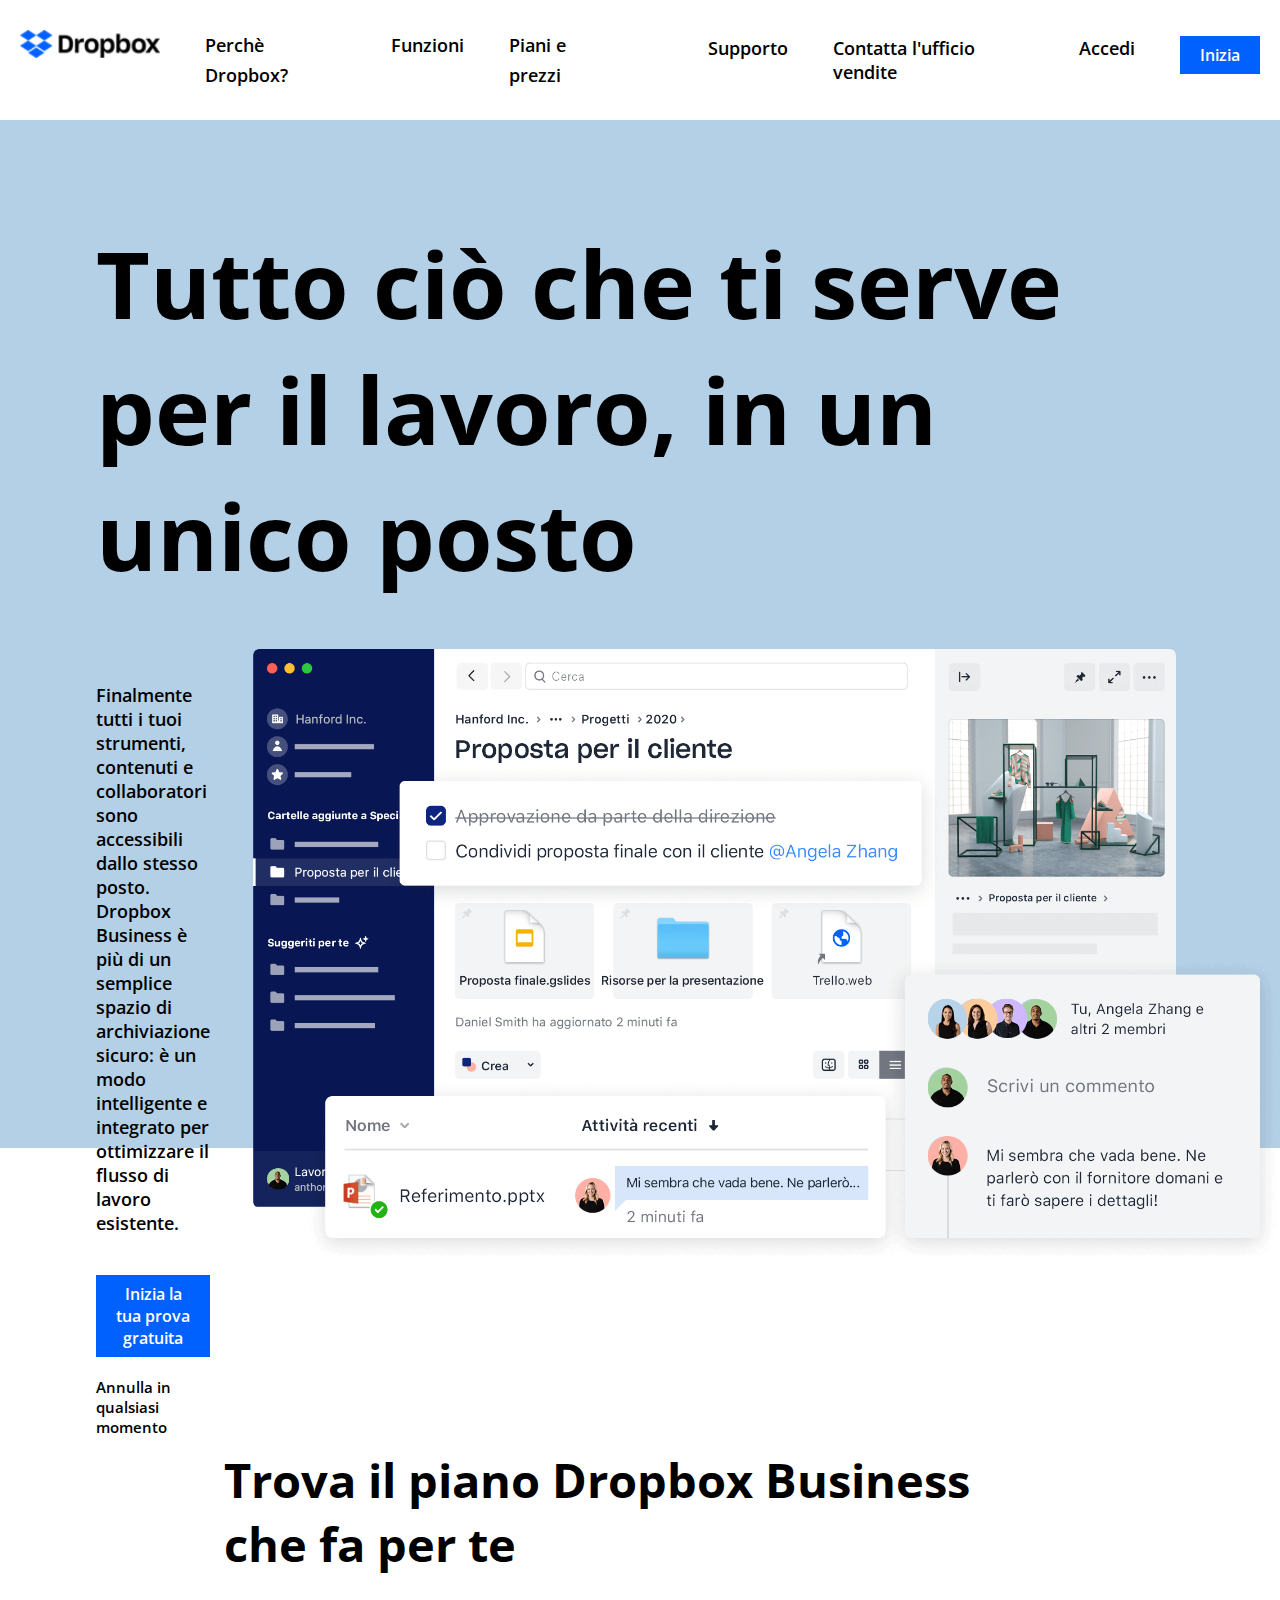
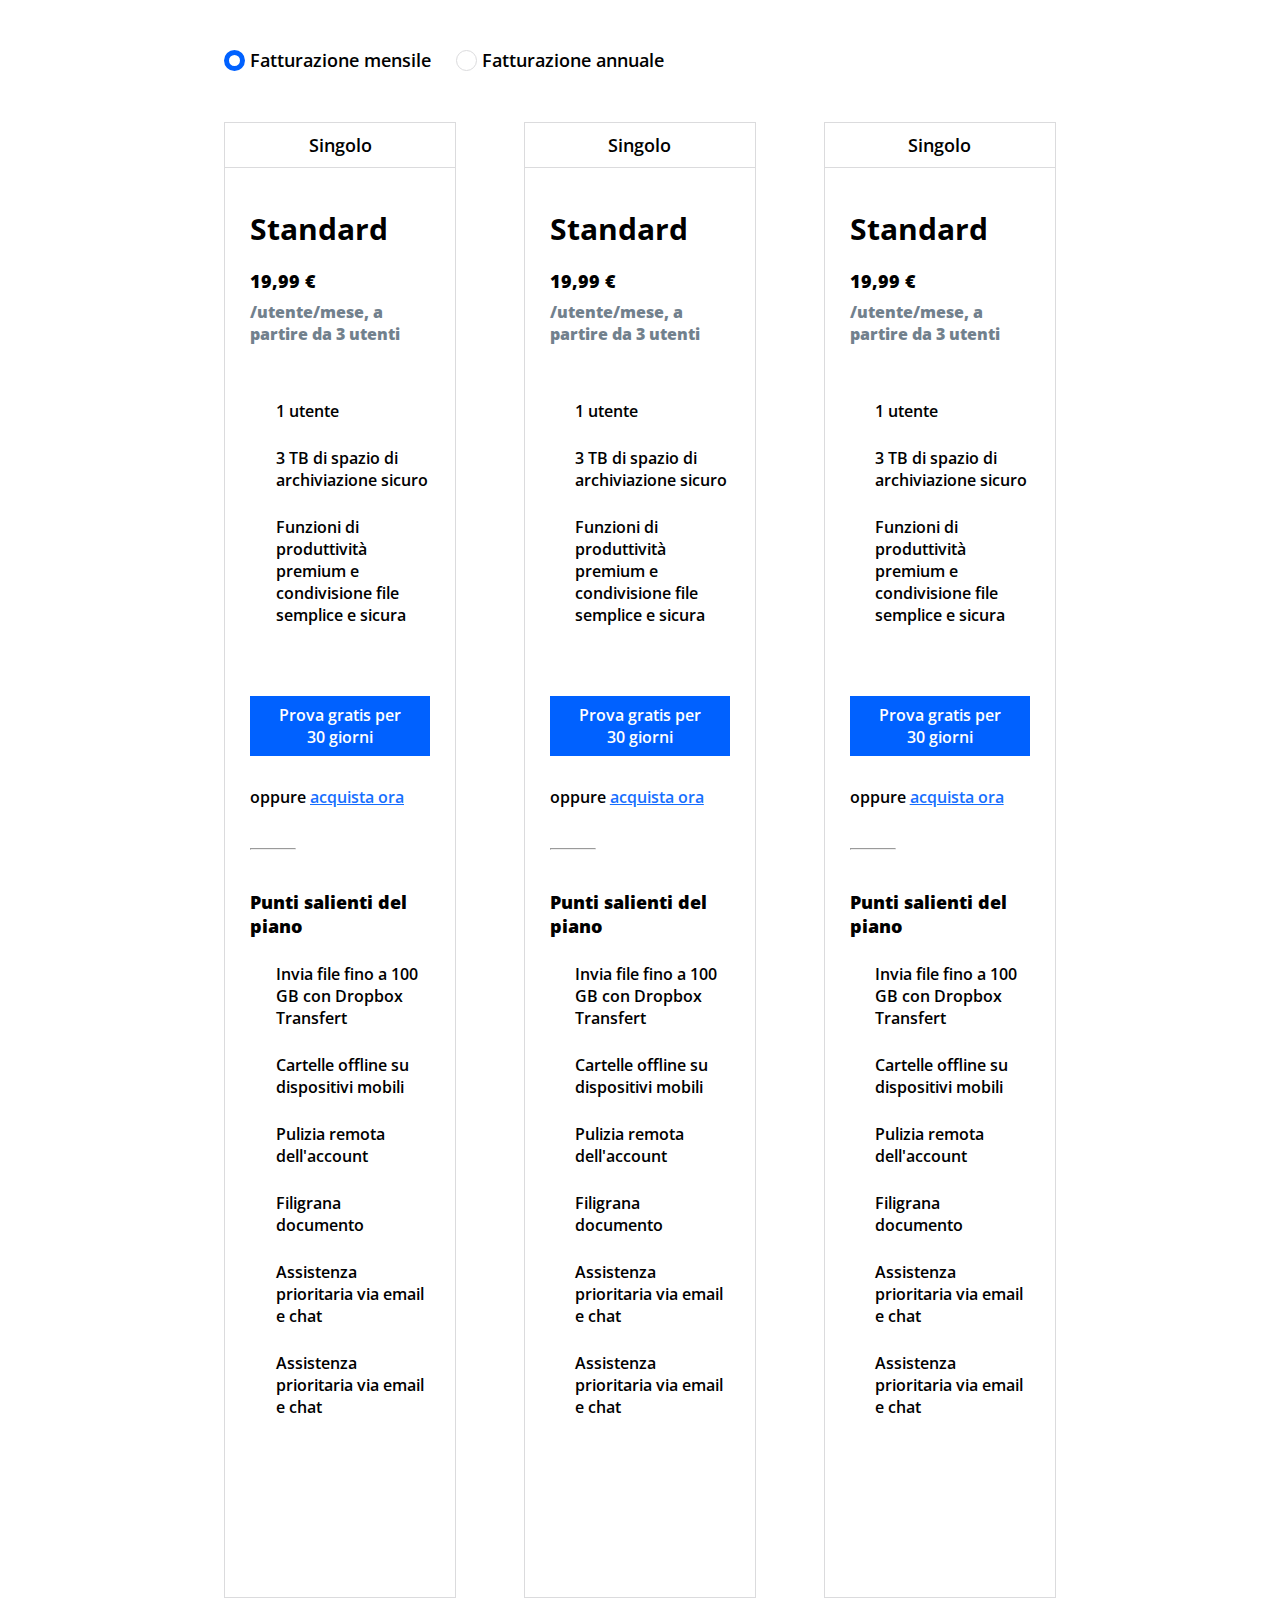
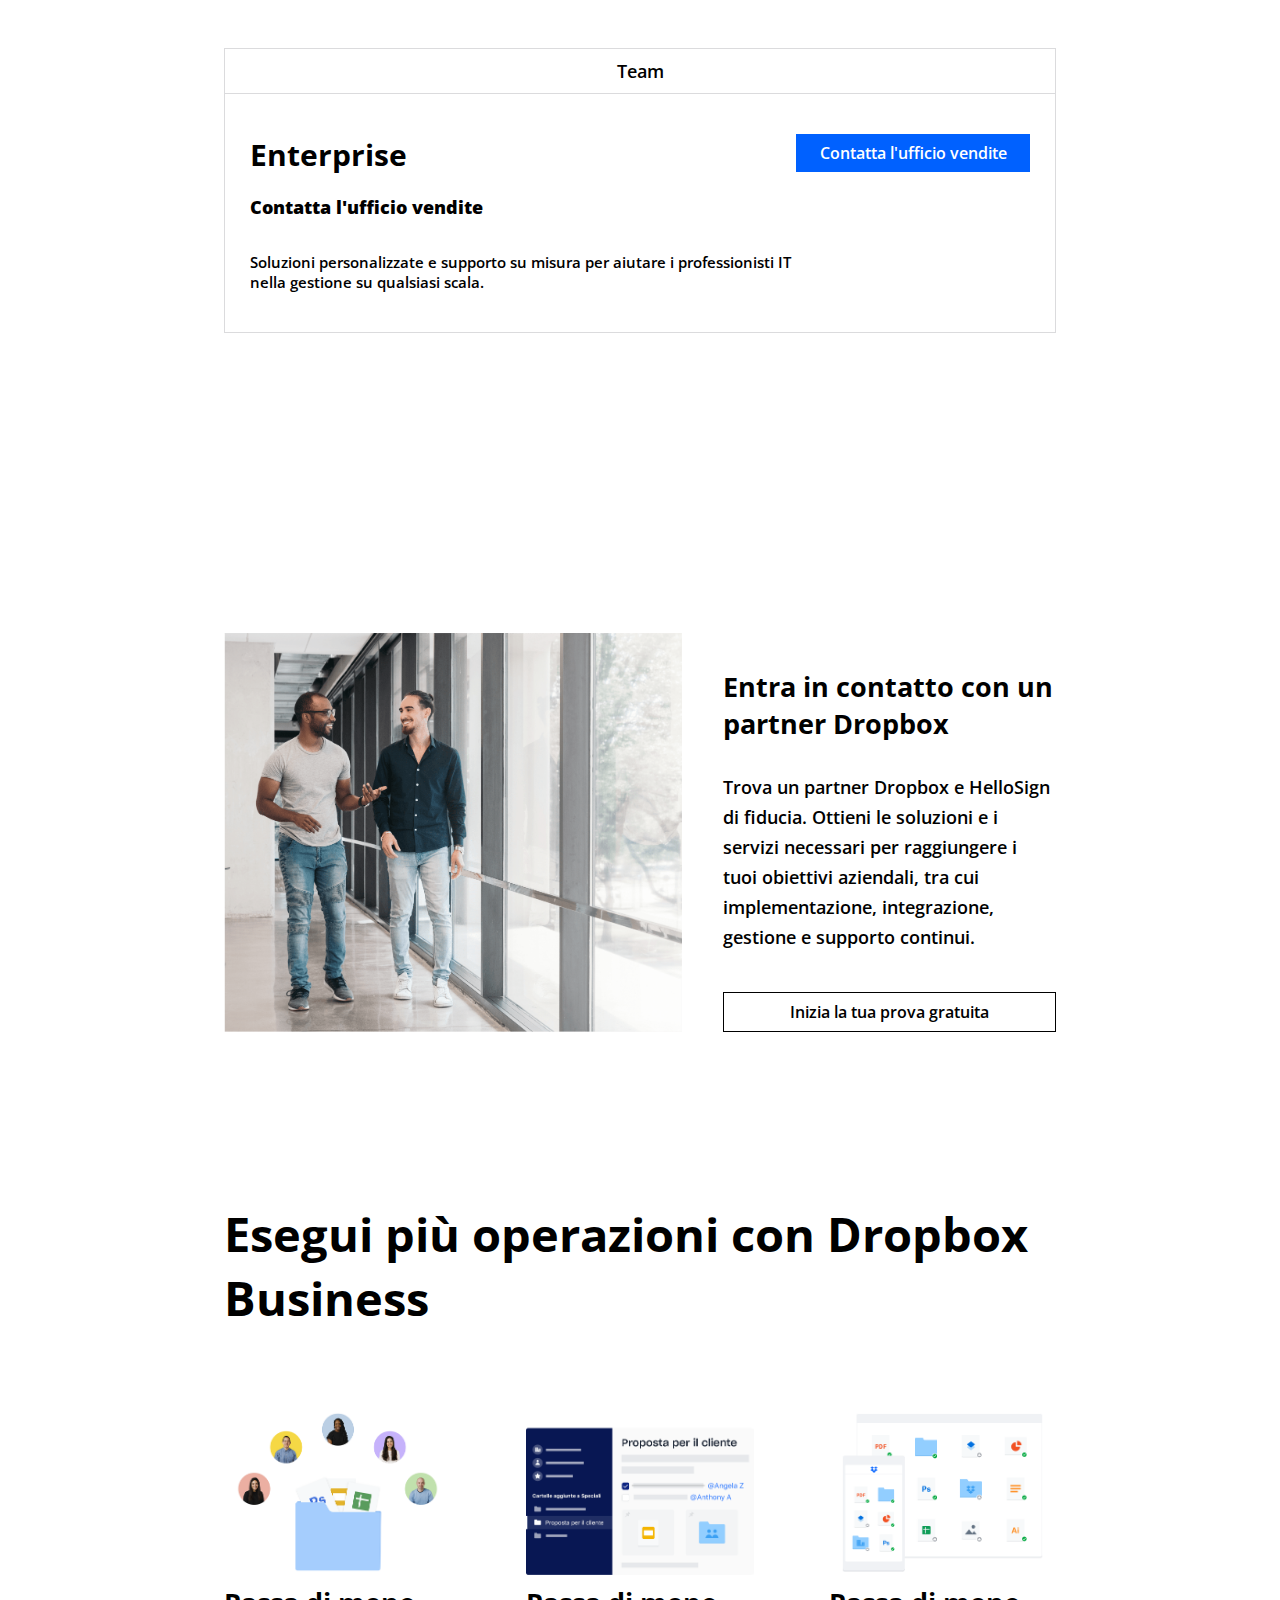
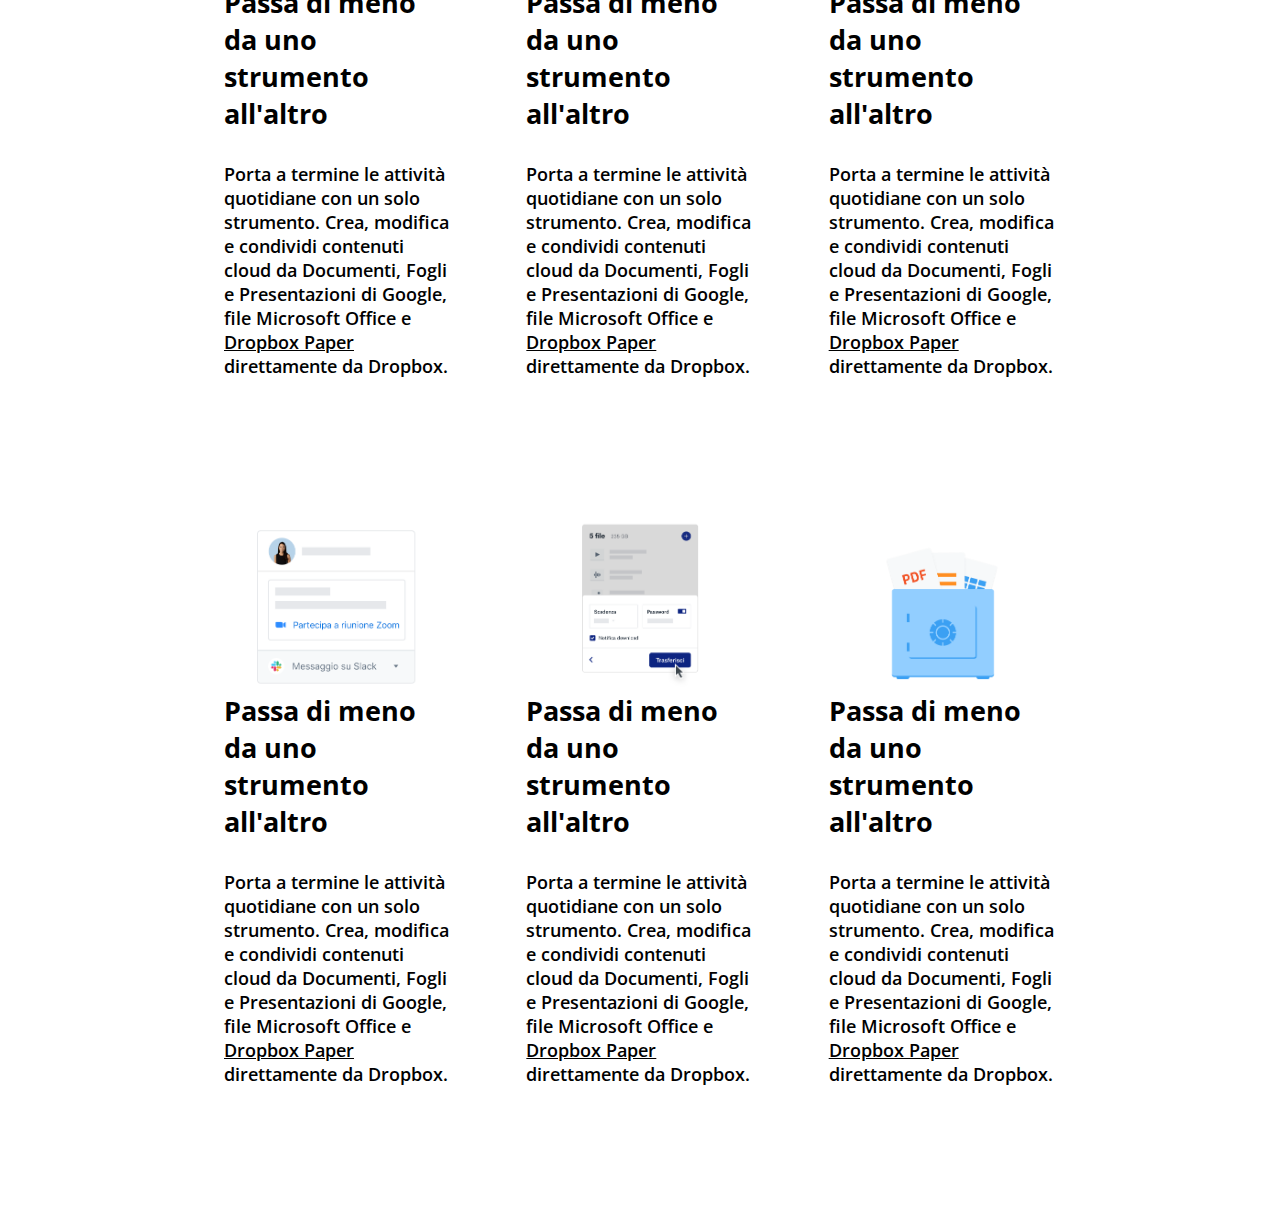
==== index.html @ 7ac2aacb "Section Features completed" ====
<!DOCTYPE html>
<html lang="it">
<head>
    <meta charset="UTF-8">
    <meta http-equiv="X-UA-Compatible" content="IE=edge">
    <meta name="viewport" content="width=device-width, initial-scale=1.0">
    <title>Dropbox</title>

    <!-- Google Font -->
    <link rel="preconnect" href="https://fonts.googleapis.com">
    <link rel="preconnect" href="https://fonts.gstatic.com" crossorigin>
    <link href="https://fonts.googleapis.com/css2?family=Open+Sans:wght@300;400;500;600;700&display=swap" rel="stylesheet">    
    
    <!-- Font Awesome -->
    <link rel="stylesheet" href="https://cdnjs.cloudflare.com/ajax/libs/font-awesome/6.1.1/css/all.min.css" integrity="sha512-KfkfwYDsLkIlwQp6LFnl8zNdLGxu9YAA1QvwINks4PhcElQSvqcyVLLD9aMhXd13uQjoXtEKNosOWaZqXgel0g==" crossorigin="anonymous" referrerpolicy="no-referrer" />
    
    <!-- Style.ccs -->
    <link rel="stylesheet" href="css/style.css">
</head>
<body>
    <!-- HEADER -->
    <header>

        <!-- Main Menu -->
        <nav class="flex-container">
            
            <!-- Menu Left -->
            <ul class="menu-left flex-container">

                <!-- Logo -->
                <li class="logo">
                    <a href="#">
                        <img src="img/logo-small.png" alt="Logo Dropbox">
                    </a>
                </li>

                <!-- List -->
                <li><a href="#">Perchè Dropbox?</a></li>
                <li><a href="#">Funzioni</a></li>
                <li><a href="#">Piani e prezzi</a></li>
            </ul>

            <!-- Menu Right -->
            <ul class="menu-right flex-container">
                <li><a href="#">Supporto</a></li>
                <li><a href="#">Contatta l'ufficio vendite</a></li>
                <li><a href="#">Accedi</a></li>
                <li><a class="btn btn-blue" href="#">Inizia</a></li>
            </ul>
        </nav>
    </header>

    <!-- MAIN -->
    <main>

        <!-- SECTION - Jumbotron -->
        <section id="jumbotron">
            <div class="container-large">
                
                <!-- Title -->
                <h1>Tutto ciò che ti serve per il lavoro, in un unico posto</h1>

                <!-- Flex-Container -->
                <div class="flex-container">

                    <!-- Col-Text -->
                    <div class="col-text">

                        <!-- Paragraph -->
                        <p>Finalmente tutti i tuoi strumenti, contenuti e collaboratori sono accessibili dallo stesso posto. Dropbox Business è più di un semplice spazio di archiviazione sicuro: è un modo intelligente e integrato per ottimizzare il flusso di lavoro esistente.</p>
                        
                        <!-- CTA -->
                        <div class="cta">
                            <a class="btn btn-blue" href="#">Inizia la tua prova gratuita</a>
                            <div>Annulla in qualsiasi momento</div>    
                        </div>

                        <!-- Arrow Down -->
                        <div class="arrow-down">
                            <i class="fa-solid fa-arrow-down"></i>
                        </div>
                    </div>

                    <!-- Col-Image -->
                    <div class="col-image">
                        <img src="img/jumbo.png" alt="jumbotron image">
                    </div>
                </div>
            </div>
        </section>

        <!-- SECTION - Subcription Plans -->
        <section id="sub-plans">
            <div class="container-small">

                <!-- Title -->
                <h2>Trova il piano Dropbox Business che fa per te</h2>

                <!-- Selection Type Payment -->
                <div class="type-payment">
                    
                    <!-- Monthly -->
                    <div class="selector">
                        <span class="checked"></span>
                        <div>Fatturazione mensile</div>
                    </div>
                    
                    <!-- Annual -->
                    <div class="selector">
                        <span></span>
                        <div>Fatturazione annuale</div>
                    </div>
                </div>

                <!-- Columns Plans -->

                    <!-- Regular Plans -->
                    <div class="columns flex-container">

                        <!-- Column -->
                        <div class="col">

                            <!-- Card Plan -->
                            <div class="card">

                                <!-- Card-Top -->
                                <div class="card-top">

                                    <!-- Head -->
                                    <div class="card-head">
                                        <i class="far fa-building"></i>
                                            Singolo
                                    </div>

                                    <!-- Body -->
                                    <div class="card-body">

                                        <!-- Name/Price -->
                                        <div class="name-price">
                                            <h3>Standard</h3>
                                            <div class="price">19,99 €</div>
                                            <div>/utente/mese, a partire da 3 utenti</div>
                                        </div>

                                        <!-- Menu Feature 1 -->
                                        <ul class="fa-ul">
                                            <li>
                                                <span class="fa-li"><i class="fa-solid fa-user-plus"></i></span>
                                                1 utente
                                            </li>
                                            <li>
                                                <span class="fa-li"><i class="fa-regular fa-folder"></i></span>
                                                3 TB di spazio di archiviazione sicuro
                                            </li>
                                            <li>
                                                <span class="fa-li"><i class="far fa-smile"></i></span>
                                                Funzioni di produttività premium e condivisione file semplice e sicura
                                            </li>
                                        </ul>

                                        <!-- CTA -->
                                        <div class="cta">
                                            <a class="btn btn-blue" href="#">Prova gratis per 30 giorni</a>
                                            oppure
                                            <a class="buy-now" href="#">acquista ora</a>               
                                        </div>
                                    </div>
                                </div>

                                <hr>

                                <!-- Card-Bottom -->
                                <div class="card-bottom">
                                    <h4>Punti salienti del piano</h4>

                                    <!-- Menu Feature 2 -->
                                    <ul class="fa-ul">
                                        <li>
                                            <span class="fa-li"><i class="fa-solid fa-check"></i></span>
                                            Invia file fino a 100 GB con Dropbox Transfert
                                        </li>
                                        <li>
                                            <span class="fa-li"><i class="fa-solid fa-check"></i></span>
                                            Cartelle offline su dispositivi mobili
                                        </li>
                                        <li>
                                            <span class="fa-li"><i class="fa-solid fa-check"></i></span>
                                            Pulizia remota dell'account
                                        </li>
                                        <li>
                                            <span class="fa-li"><i class="fa-solid fa-check"></i></span>
                                            Filigrana documento
                                        </li>
                                        <li>
                                            <span class="fa-li"><i class="fa-solid fa-check"></i></span>
                                            Assistenza prioritaria via email e chat
                                        </li>
                                        <li>
                                            <span class="fa-li"><i class="fa-solid fa-check"></i></span>
                                            Assistenza prioritaria via email e chat
                                        </li>
                                    </ul>

                                </div>
                            </div>
                        </div>

                        <!-- Column -->
                        <div class="col">

                            <!-- Card Plan -->
                            <div class="card">

                                <!-- Card-Top -->
                                <div class="card-top">

                                    <!-- Head -->
                                    <div class="card-head">
                                        <i class="far fa-building"></i>
                                            Singolo
                                    </div>

                                    <!-- Body -->
                                    <div class="card-body">

                                        <!-- Name/Price -->
                                        <div class="name-price">
                                            <h3>Standard</h3>
                                            <div class="price">19,99 €</div>
                                            <div>/utente/mese, a partire da 3 utenti</div>
                                        </div>

                                        <!-- Menu Feature 1 -->
                                        <ul class="fa-ul">
                                            <li>
                                                <span class="fa-li"><i class="fa-solid fa-user-plus"></i></span>
                                                1 utente
                                            </li>
                                            <li>
                                                <span class="fa-li"><i class="fa-regular fa-folder"></i></span>
                                                3 TB di spazio di archiviazione sicuro
                                            </li>
                                            <li>
                                                <span class="fa-li"><i class="far fa-smile"></i></span>
                                                Funzioni di produttività premium e condivisione file semplice e sicura
                                            </li>
                                        </ul>

                                        <!-- CTA -->
                                        <div class="cta">
                                            <a class="btn btn-blue" href="#">Prova gratis per 30 giorni</a>
                                            oppure
                                            <a class="buy-now" href="#">acquista ora</a>               
                                        </div>
                                    </div>
                                </div>

                                <hr>

                                <!-- Card-Bottom -->
                                <div class="card-bottom">
                                    <h4>Punti salienti del piano</h4>

                                    <!-- Menu Feature 2 -->
                                    <ul class="fa-ul">
                                        <li>
                                            <span class="fa-li"><i class="fa-solid fa-check"></i></span>
                                            Invia file fino a 100 GB con Dropbox Transfert
                                        </li>
                                        <li>
                                            <span class="fa-li"><i class="fa-solid fa-check"></i></span>
                                            Cartelle offline su dispositivi mobili
                                        </li>
                                        <li>
                                            <span class="fa-li"><i class="fa-solid fa-check"></i></span>
                                            Pulizia remota dell'account
                                        </li>
                                        <li>
                                            <span class="fa-li"><i class="fa-solid fa-check"></i></span>
                                            Filigrana documento
                                        </li>
                                        <li>
                                            <span class="fa-li"><i class="fa-solid fa-check"></i></span>
                                            Assistenza prioritaria via email e chat
                                        </li>
                                        <li>
                                            <span class="fa-li"><i class="fa-solid fa-check"></i></span>
                                            Assistenza prioritaria via email e chat
                                        </li>
                                    </ul>

                                </div>
                            </div>
                        </div>

                        <!-- Column -->
                        <div class="col">

                            <!-- Card Plan -->
                            <div class="card">

                                <!-- Card-Top -->
                                <div class="card-top">

                                    <!-- Head -->
                                    <div class="card-head">
                                        <i class="far fa-building"></i>
                                            Singolo
                                    </div>

                                    <!-- Body -->
                                    <div class="card-body">

                                        <!-- Name/Price -->
                                        <div class="name-price">
                                            <h3>Standard</h3>
                                            <div class="price">19,99 €</div>
                                            <div>/utente/mese, a partire da 3 utenti</div>
                                        </div>

                                        <!-- Menu Feature 1 -->
                                        <ul class="fa-ul">
                                            <li>
                                                <span class="fa-li"><i class="fa-solid fa-user-plus"></i></span>
                                                1 utente
                                            </li>
                                            <li>
                                                <span class="fa-li"><i class="fa-regular fa-folder"></i></span>
                                                3 TB di spazio di archiviazione sicuro
                                            </li>
                                            <li>
                                                <span class="fa-li"><i class="far fa-smile"></i></span>
                                                Funzioni di produttività premium e condivisione file semplice e sicura
                                            </li>
                                        </ul>

                                        <!-- CTA -->
                                        <div class="cta">
                                            <a class="btn btn-blue" href="#">Prova gratis per 30 giorni</a>
                                            oppure
                                            <a class="buy-now" href="#">acquista ora</a>               
                                        </div>
                                    </div>
                                </div>

                                <hr>

                                <!-- Card-Bottom -->
                                <div class="card-bottom">
                                    <h4>Punti salienti del piano</h4>

                                    <!-- Menu Feature 2 -->
                                    <ul class="fa-ul">
                                        <li>
                                            <span class="fa-li"><i class="fa-solid fa-check"></i></span>
                                            Invia file fino a 100 GB con Dropbox Transfert
                                        </li>
                                        <li>
                                            <span class="fa-li"><i class="fa-solid fa-check"></i></span>
                                            Cartelle offline su dispositivi mobili
                                        </li>
                                        <li>
                                            <span class="fa-li"><i class="fa-solid fa-check"></i></span>
                                            Pulizia remota dell'account
                                        </li>
                                        <li>
                                            <span class="fa-li"><i class="fa-solid fa-check"></i></span>
                                            Filigrana documento
                                        </li>
                                        <li>
                                            <span class="fa-li"><i class="fa-solid fa-check"></i></span>
                                            Assistenza prioritaria via email e chat
                                        </li>
                                        <li>
                                            <span class="fa-li"><i class="fa-solid fa-check"></i></span>
                                            Assistenza prioritaria via email e chat
                                        </li>
                                    </ul>

                                </div>
                            </div>
                        </div>
                    </div>

                    <!-- Enterprise Plan -->
                    <div class="plan-enterprise">

                        <!-- Head -->
                        <div class="card-head">
                            <i class="far fa-building"></i>
                            Team
                        </div>

                        <!-- Body -->
                        <div class="col-enterprise card-body flex-container">

                            <!-- Name and Description -->
                            <div class="name-price">
                                <h3>Enterprise</h3>
                                <div class="price">Contatta l'ufficio vendite</div>
                                <div>Soluzioni personalizzate e supporto su misura per aiutare i professionisti IT nella gestione su qualsiasi scala.</div>
                            </div>

                            <!-- Contact Us -->
                            <a class="btn btn-blue" href="#">Contatta l'ufficio vendite</a>
                        </div>
                    </div>


                    
            </div>
        </section>

        <!-- SECTION - Contact Partner -->
        <section id="contact-partner">
            <div class="container-small">
                <div class="columns flex-container">
        
                    <!-- Image -->
                    <img class="col-image" src="img/partner.png" alt="image of partner">
                    
                    <!-- CTA -->
                    <div class="col-text">
                        <h2 class="box-title">Entra in contatto con un partner Dropbox</h2>
                        <p>Trova un partner Dropbox e HelloSign di fiducia. Ottieni le soluzioni e i servizi necessari per raggiungere i tuoi obiettivi aziendali, tra cui implementazione, integrazione, gestione e supporto continui.</p>
                        <a class="btn btn-white" href="#">Inizia la tua prova gratuita</a>
                    </div>
                </div>
            </div>
        </section>

        <!-- SECTION - Features -->
        <section id="features">
            <div class="container-small">
                <h2>Esegui più operazioni con Dropbox Business</h2>

                <div class="flex-container">

                    <!-- Feature -->
                    <div class="col">
                        <div class="card">
                            <img src="img/business-feature-switching-tools.png" alt="Business features switching tools">
                            <h3 class="box-title">Passa di meno da uno strumento all'altro</h3>
                            <p>Porta a termine le attività quotidiane con un solo strumento. Crea, modifica e condividi contenuti cloud da Documenti, Fogli e Presentazioni di Google, file Microsoft Office e <a class="text-link" href="#">Dropbox Paper</a> direttamente da Dropbox.</p>
                        </div>
                    </div>

                    <!-- Feature -->
                    <div class="col">
                        <div class="card">
                            <img src="img/business-feature-coordinate-it.png" alt="Business features coordinate">
                            <h3 class="box-title">Passa di meno da uno strumento all'altro</h3>
                            <p>Porta a termine le attività quotidiane con un solo strumento. Crea, modifica e condividi contenuti cloud da Documenti, Fogli e Presentazioni di Google, file Microsoft Office e <a class="text-link" href="#">Dropbox Paper</a> direttamente da Dropbox.</p>
                        </div>
                    </div>

                    <!-- Feature -->
                    <div class="col">
                        <div class="card">
                            <img src="img/business-feature-multi-device.png" alt="Business features multi-device">
                            <h3 class="box-title">Passa di meno da uno strumento all'altro</h3>
                            <p>Porta a termine le attività quotidiane con un solo strumento. Crea, modifica e condividi contenuti cloud da Documenti, Fogli e Presentazioni di Google, file Microsoft Office e <a class="text-link" href="#">Dropbox Paper</a> direttamente da Dropbox.</p>
                        </div>
                    </div>

                    <!-- Feature -->
                    <div class="col">
                        <div class="card">
                            <img src="img/business-feature-integrations-it.png" alt="Business features integrations">
                            <h3 class="box-title">Passa di meno da uno strumento all'altro</h3>
                            <p>Porta a termine le attività quotidiane con un solo strumento. Crea, modifica e condividi contenuti cloud da Documenti, Fogli e Presentazioni di Google, file Microsoft Office e <a class="text-link" href="#">Dropbox Paper</a> direttamente da Dropbox.</p>
                        </div>
                    </div>

                    <!-- Feature -->
                    <div class="col">
                        <div class="card">
                            <img src="img/business-feature-send-files-it.png" alt="Business features send files">
                            <h3 class="box-title">Passa di meno da uno strumento all'altro</h3>
                            <p>Porta a termine le attività quotidiane con un solo strumento. Crea, modifica e condividi contenuti cloud da Documenti, Fogli e Presentazioni di Google, file Microsoft Office e <a class="text-link" href="#">Dropbox Paper</a> direttamente da Dropbox.</p>
                        </div>
                    </div>

                    <!-- Feature -->
                    <div class="col">
                        <div class="card">
                            <img src="img/business-feature-security.png" alt="Business features security">
                            <h3 class="box-title">Passa di meno da uno strumento all'altro</h3>
                            <p>Porta a termine le attività quotidiane con un solo strumento. Crea, modifica e condividi contenuti cloud da Documenti, Fogli e Presentazioni di Google, file Microsoft Office e <a class="text-link" href="#">Dropbox Paper</a> direttamente da Dropbox.</p>
                        </div>
                    </div>

                </div>
            </div>
        </section>
    </main>

    <!-- FOOTER -->
    <footer>
        
    </footer>
</body>
</html>
---- css/style.css ----
/* RESET */
* {
    box-sizing: border-box;
    margin: 0;
    padding: 0;
}

ul {
    list-style-type: none;
}

a{
    color: inherit;
    text-decoration: none;
}

img {
    width: 100%;
    display: block;
}

/* COMMON */
body {
    font-family: 'Open Sans', sans-serif;
    font-size: 18px;
    font-weight: 600;
}

.container-small {
    width: 65%;
    margin: 0 auto;
}

.container-large {
    width: 85%;
    margin: 0 auto;
}

.flex-container {
    display: flex;
}

.btn {
    padding: 8px 20px;
    font-size: 16px;
    text-align: center;
    display: block;
}

.btn-white {
    color: black;
    background-color: white;
    border: 1px solid black;  
}

.btn-blue {
    color: white;
    background-color: #0061ff;    
}

.text-link {
    text-decoration: underline;
    color: black;
}

.col-text p {
    margin-bottom: 40px;
}

section h2 {
    font-size: 47px;
    margin-bottom: 70px;
}

.box-title {
    margin-bottom: 30px;
    font-size: 27px;
}

/* HEADER */
header {
    background-color: white;
    padding: 30px 20px;
}

nav {
    justify-content: space-between;
    align-items: center;
}

/* Menu Left */
nav ul.menu-left li {
    margin-right: 45px;
    line-height: 30px;
}

nav ul.menu-left .logo img {
    width: 140px;
}


/* Menu Right */
nav ul.menu-right li {
    margin-left: 45px;
}

/* MAIN */

/* SECTION - Jumbotron */
#jumbotron {
    padding-top: 100px;
    background-color: #b4d0e7;
}

#jumbotron h1 {
    font-size: 93px;
    margin-bottom: 50px;
}

#jumbotron .flex-container {
    justify-content: space-between;
    height: 500px;
}

/* Jumbotron: Col-Text */
#jumbotron .col-text {
    width: 30%;
}

#jumbotron .col-text .cta {
    margin-top: 20px;
}

#jumbotron .col-text .cta div {
    margin-top: 20px;
    font-size: 15px;
}

#jumbotron .col-text .arrow-down {
    font-size: 50px;
    margin-top: 35px;
}

/* Jumbotron: Col-Image */
#jumbotron .col-image img {
    width: 1080px;
}

/* SECTION - Subcription Plans */
#sub-plans {
    padding: 300px 0;
}

#sub-plans .selector {
    display: inline-block;
    margin-right: 20px;
}

#sub-plans .selector > * {
    display: inline-block;
    vertical-align: middle;
}

#sub-plans .selector span {
    width: 21px;
    height: 21px;
    border-radius: 50%;
    border: 1px solid #dbdbdd;
    line-height: 21px;
}

#sub-plans .selector span.checked {
    border: 5px solid #0061ff;
}

/* Subcription Plans - Columns */
#sub-plans .columns {
    justify-content: space-between;
    margin-top: 50px;
}

#sub-plans .columns .col {
    width: calc( (100% / 3) - 45px);
}

#sub-plans .columns .col .card hr {
    width: 20%;
    margin-left: 25px;
}

/* Subcription Plans - Card */
#sub-plans .columns .col .card {
    font-size: 16px;
    border: 1px solid #dbdbdd;
}

#sub-plans .card-head {
    text-align: center;
    padding: 10px 0;
    border-bottom: 1px solid #dbdbdd;
    font-size: 18px;
}

#sub-plans ul {
    margin-left: var(--fa-li-margin,1.6em);
}

#sub-plans ul li {
    margin-bottom: 25px;
}

/* Subcription Plans - Card-Top */
#sub-plans .columns .col .card .card-top {
    background-color: white;
}

#sub-plans .card-body,
#sub-plans .card-bottom {
    padding: 40px 25px;
}

#sub-plans .card-body h3 {
    font-size: 30px;
    padding-bottom: 20px;
}

#sub-plans .card-body .name-price {
    padding-bottom: 55px;
}

#sub-plans .card-body .price {
    font-weight: 800;
    font-size: 18px;
    padding-bottom: 8px;
}

#sub-plans .card-body .name-price div:last-child {
    font-weight: 800;
    color: #72818d;
}

/* Card-Top - CTA */
#sub-plans .card-top .card-body .cta {
    margin-top: 70px;
}

#sub-plans .card-top .card-body .cta .btn {
    width: 100%;
    text-align: center;
    margin: 70px 0 30px;
}

#sub-plans .card-top .card-body .cta .buy-now {
    text-decoration: underline;
    color: #176fff;
}

/* Subcription Plans - Card-Bottom */
#sub-plans .columns .col .card .card-bottom {
    background-color: white;
    padding-bottom: 154px;
}

#sub-plans .card-bottom h4 {
    font-size: 18px;
    font-weight: 800;
    margin-bottom: 25px;
}

#sub-plans .card-bottom ul li i {
    color: #0061ff;
}

/* Subcription Plans - Card Enterprise */
#sub-plans .plan-enterprise {
    margin-top: 50px;
    border: 1px solid #dbdbdd;
}

#sub-plans .col-enterprise.card-body .name-price {
    width: 70%;
    padding-bottom: 0;
}

#sub-plans .col-enterprise.card-body .btn {
    width: 30%;
}

#sub-plans .col-enterprise.card-body {
    justify-content: space-between;
    align-items: flex-start;
}

#sub-plans .col-enterprise.card-body .name-price div:last-child {
    font-size: 15px;
    font-weight: 600;
    padding-top: 25px;
    color: black;
}

/* SECTION - Contact Partner */
#contact-partner {
    padding-bottom: 170px;
}

#contact-partner .columns {
    justify-content: space-between;
}

#contact-partner .columns .col-image {
    width: 55%;
}

.col-text {
    width: 40%;
    padding-top: 35px;
}

#contact-partner .columns .col-text p {
    line-height: 30px;
}

/* SECTION - Feautures */
#features .flex-container {
    justify-content: space-between;
    flex-wrap: wrap;
}

#features .flex-container .col {
    width: calc((100% / 3) - 50px);
}

#features .flex-container .card {
    padding-bottom: 130px;
}

/* FOOTER */
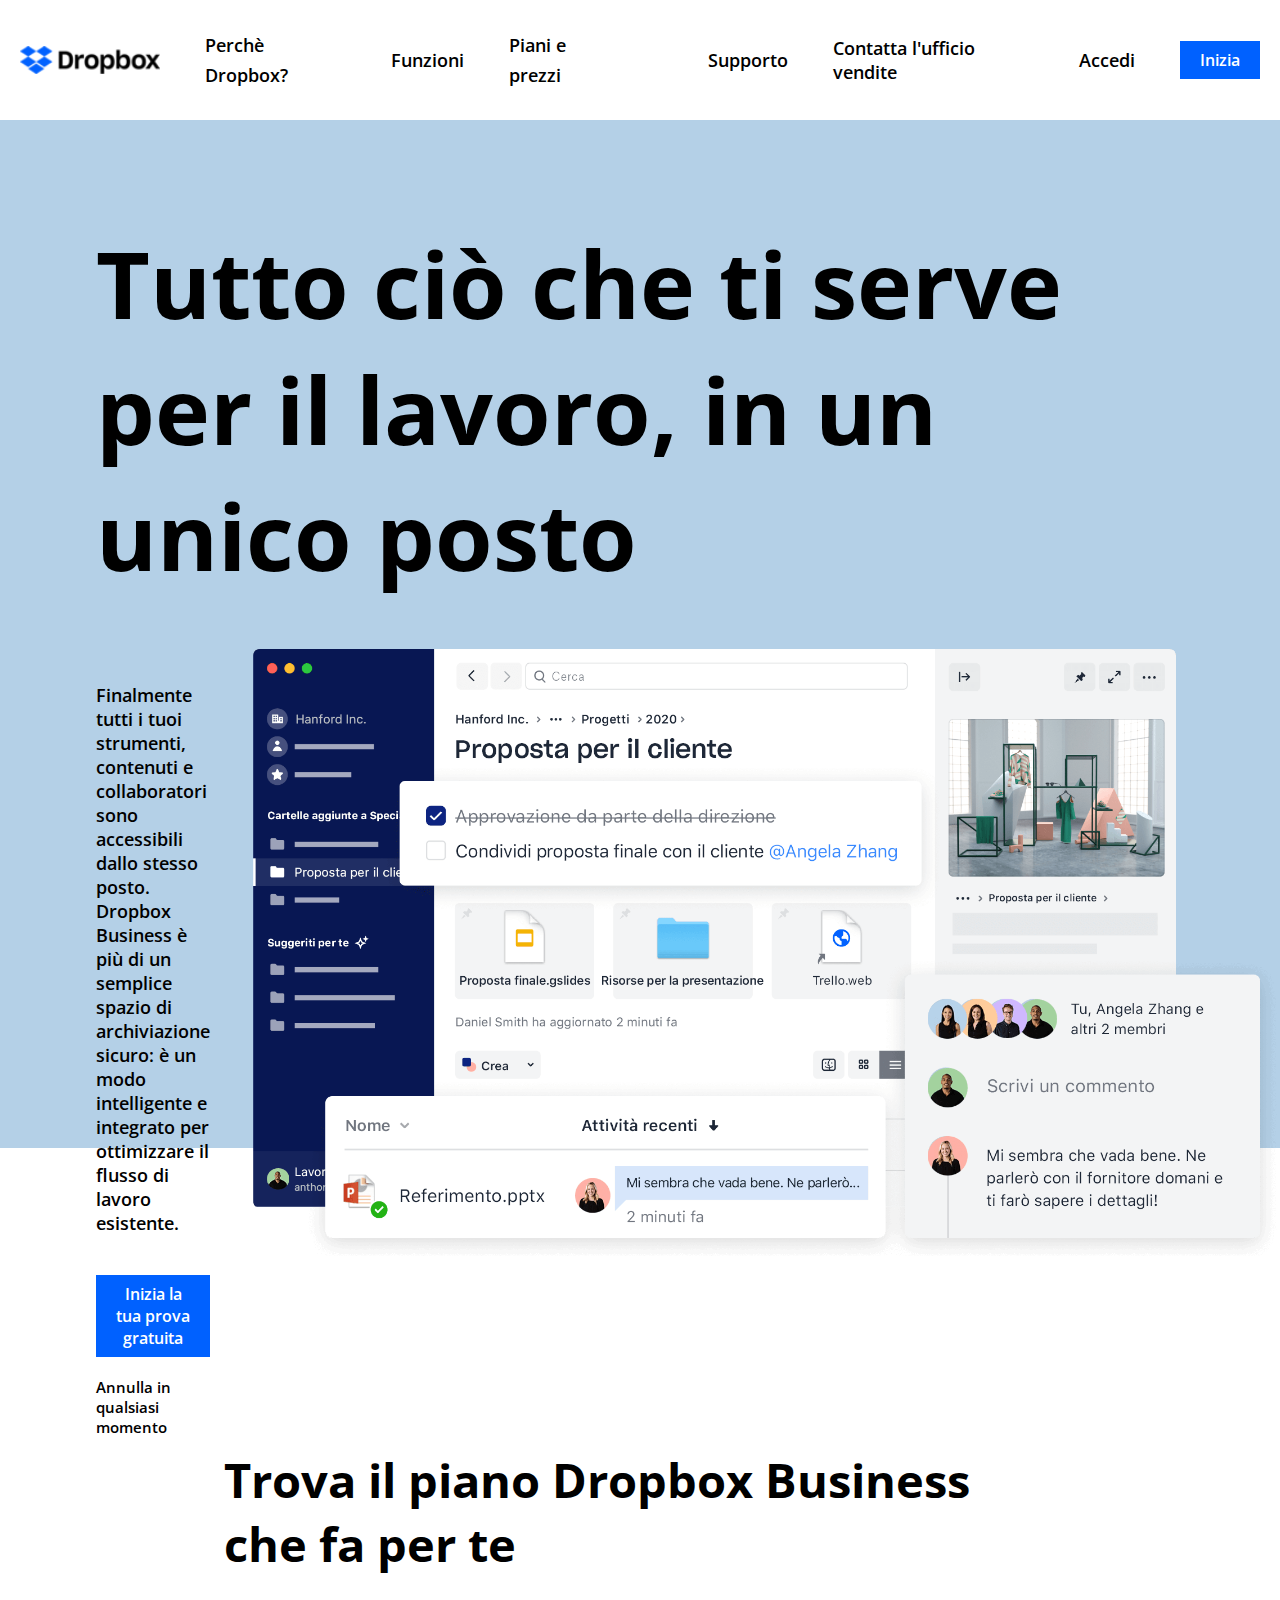
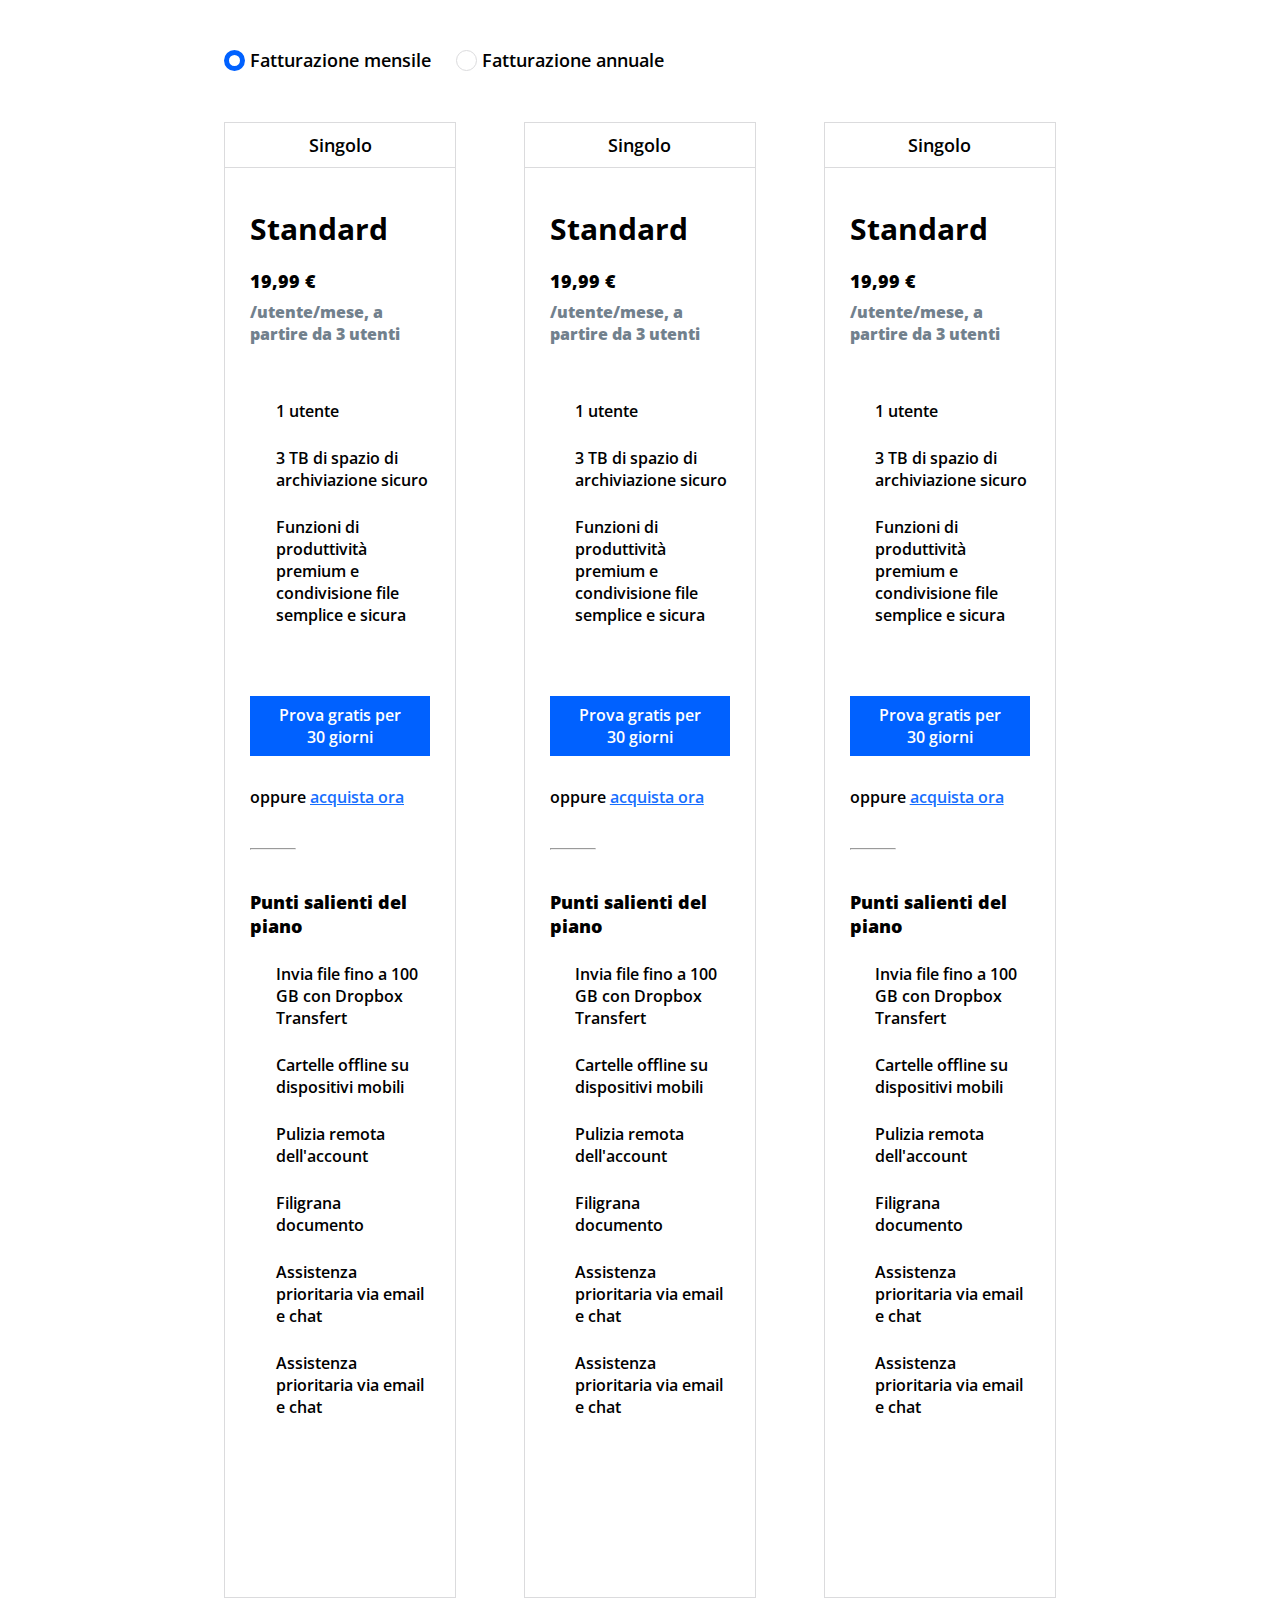
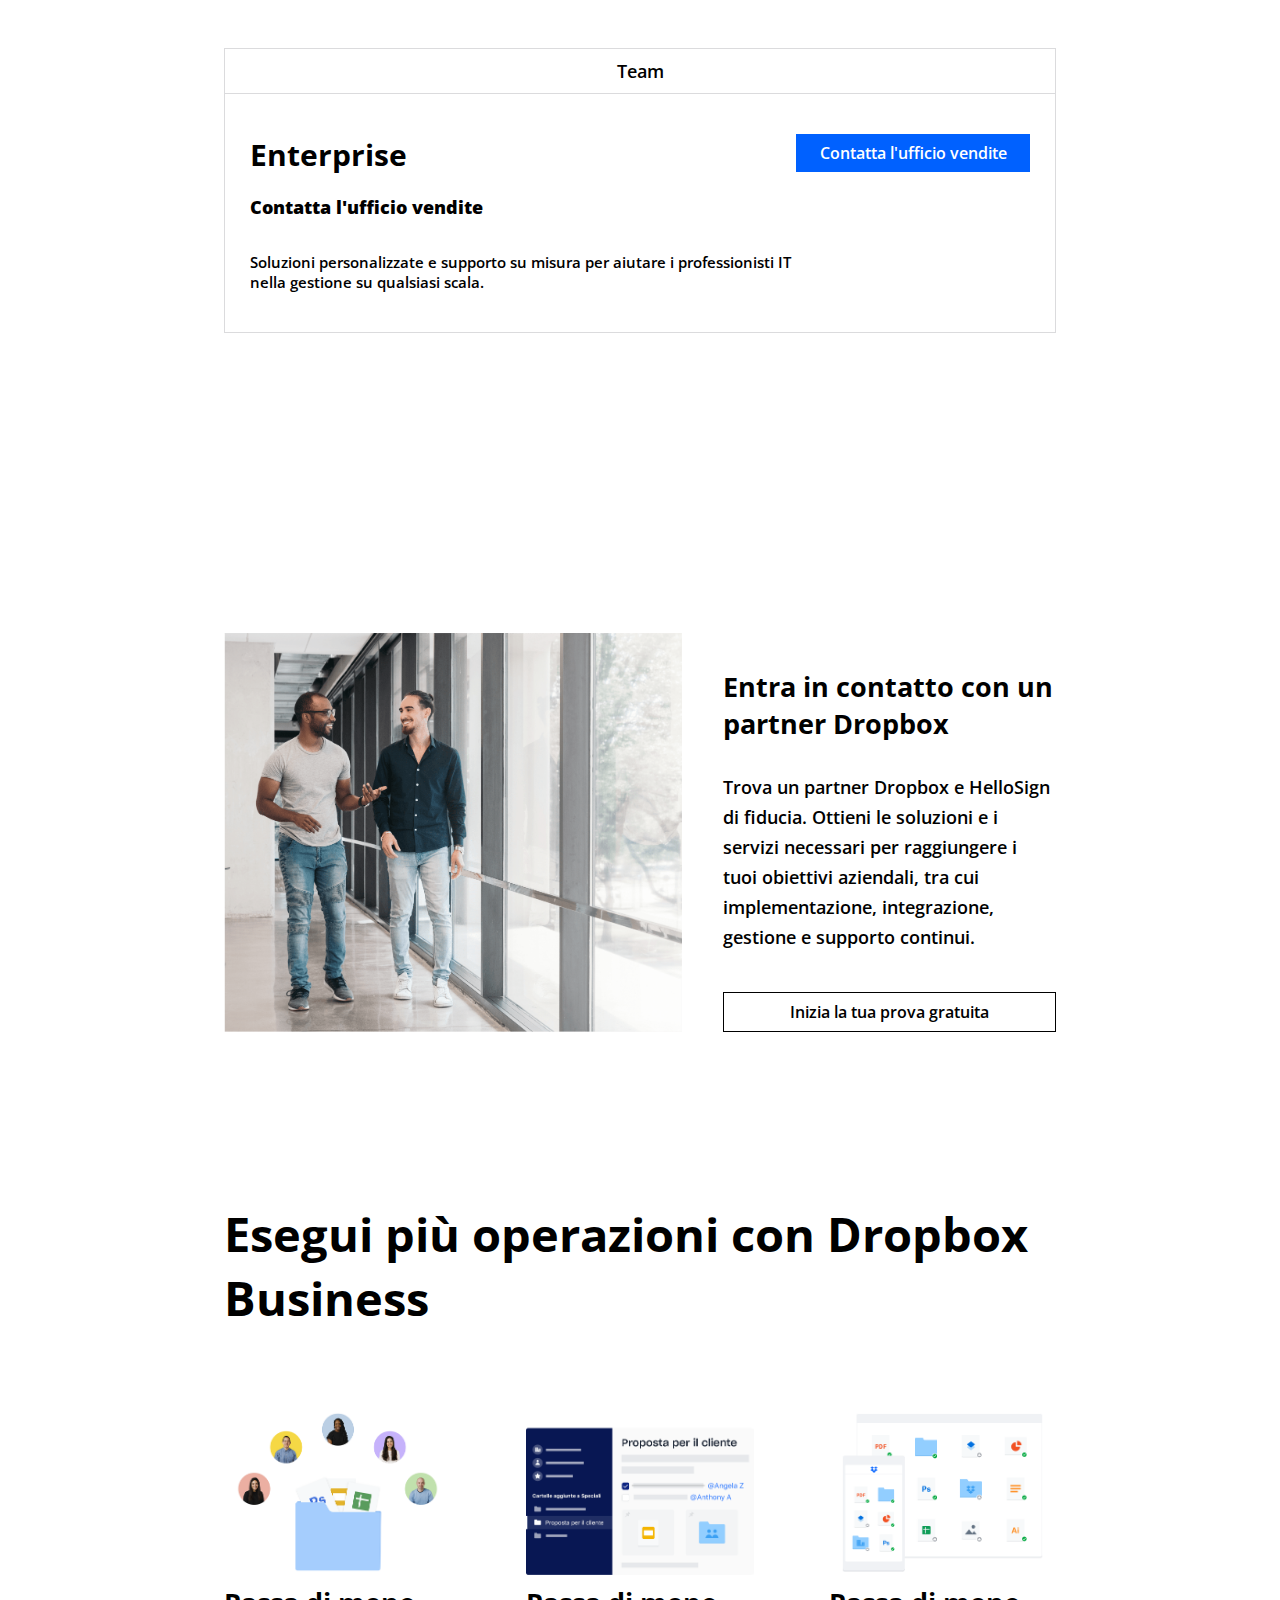
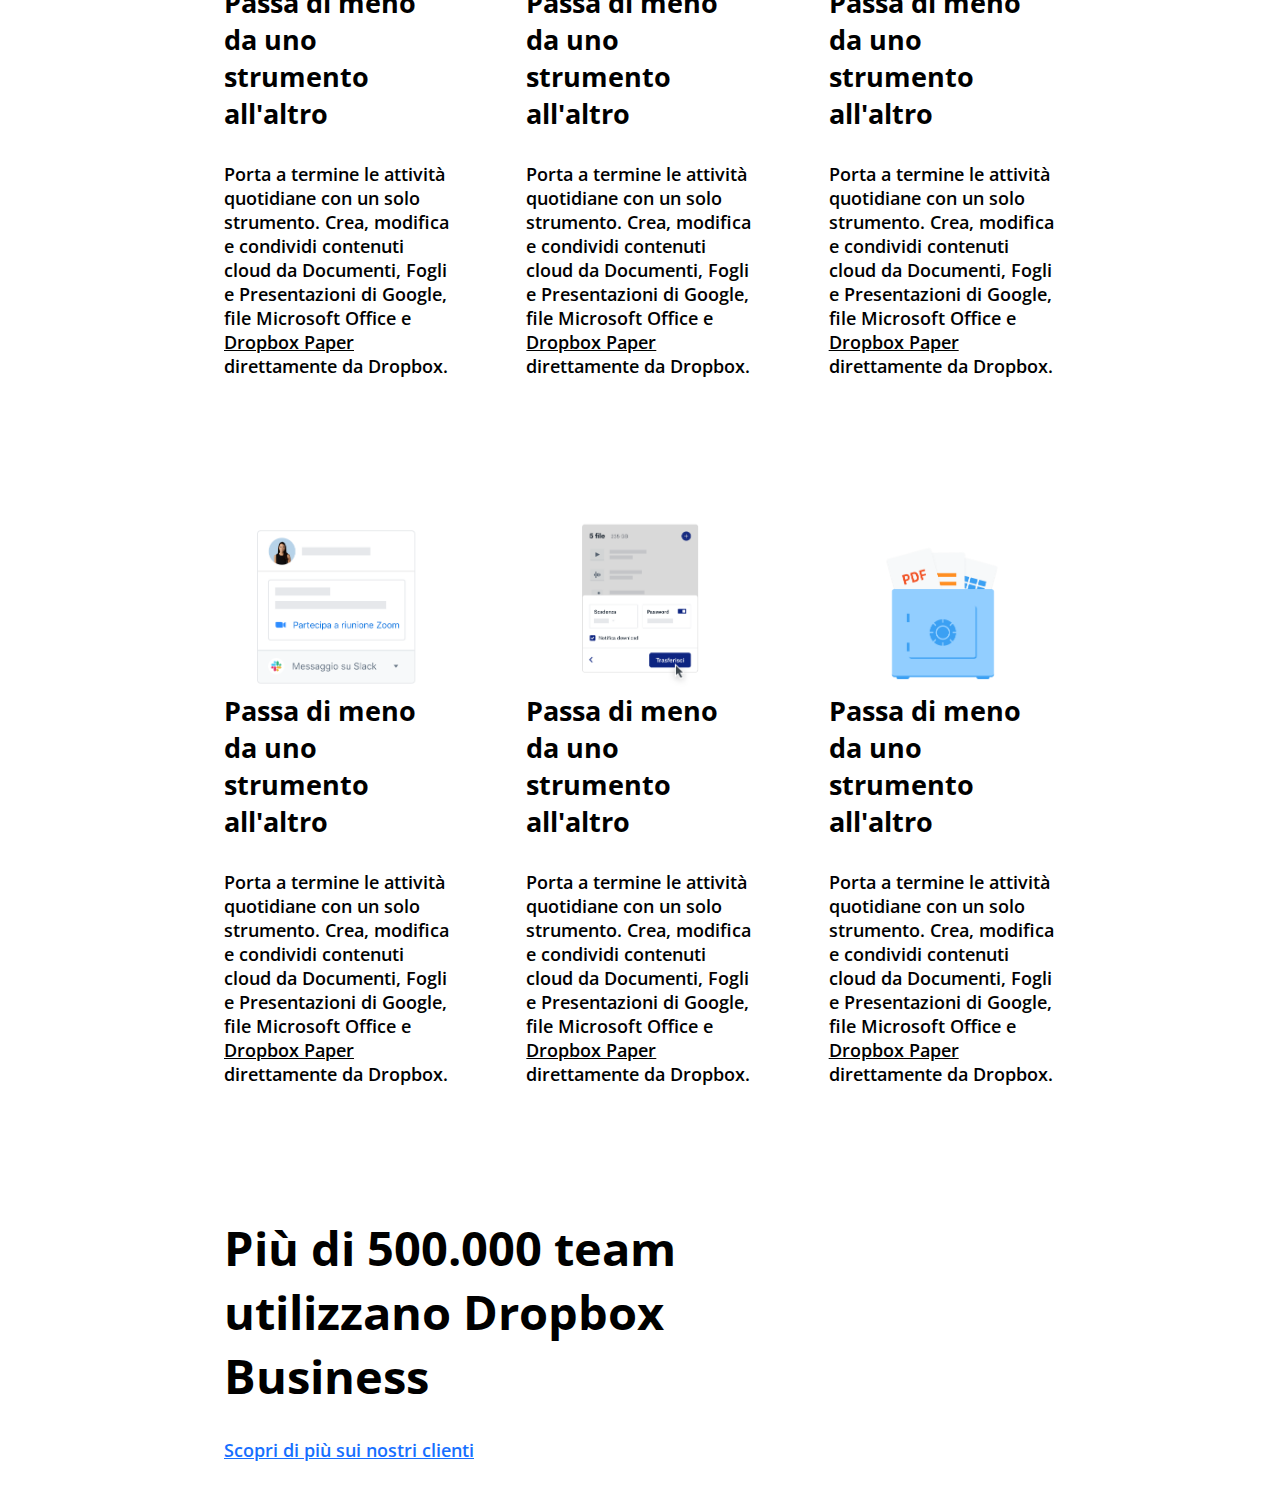
==== commit 13a662ba: "Section CTA completed" ====
--- a/index.html
+++ b/index.html
@@ -162,7 +162,7 @@
                                         <div class="cta">
                                             <a class="btn btn-blue" href="#">Prova gratis per 30 giorni</a>
                                             oppure
-                                            <a class="buy-now" href="#">acquista ora</a>               
+                                            <a class="link-blue" href="#">acquista ora</a>               
                                         </div>
                                     </div>
                                 </div>
@@ -250,7 +250,7 @@
                                         <div class="cta">
                                             <a class="btn btn-blue" href="#">Prova gratis per 30 giorni</a>
                                             oppure
-                                            <a class="buy-now" href="#">acquista ora</a>               
+                                            <a class="link-blue" href="#">acquista ora</a>               
                                         </div>
                                     </div>
                                 </div>
@@ -338,7 +338,7 @@
                                         <div class="cta">
                                             <a class="btn btn-blue" href="#">Prova gratis per 30 giorni</a>
                                             oppure
-                                            <a class="buy-now" href="#">acquista ora</a>               
+                                            <a class="link-blue" href="#">acquista ora</a>               
                                         </div>
                                     </div>
                                 </div>
@@ -493,6 +493,17 @@
                 </div>
             </div>
         </section>
+
+        <!-- SECTION - CTA -->
+        <section id="cta">
+            <div class="container-small">
+                <div>
+                    <h2>Più di 500.000 team utilizzano Dropbox Business</h2>
+                    <a class="link-blue" href="#">Scopri di più sui nostri clienti</a>        
+                </div>
+            </div>
+        </section>
+
     </main>
 
     <!-- FOOTER -->
--- a/css/style.css
+++ b/css/style.css
@@ -63,6 +63,11 @@
     color: black;
 }
 
+.link-blue {
+    text-decoration: underline;
+    color: #176fff;
+}
+
 .col-text p {
     margin-bottom: 40px;
 }
@@ -85,6 +90,10 @@
 
 nav {
     justify-content: space-between;
+    align-items: center;
+}
+
+nav ul {
     align-items: center;
 }
 
@@ -250,11 +259,6 @@
     margin: 70px 0 30px;
 }
 
-#sub-plans .card-top .card-body .cta .buy-now {
-    text-decoration: underline;
-    color: #176fff;
-}
-
 /* Subcription Plans - Card-Bottom */
 #sub-plans .columns .col .card .card-bottom {
     background-color: white;
@@ -334,4 +338,19 @@
     padding-bottom: 130px;
 }
 
+
+/* SECTION - CTA */
+#cta {
+    padding-bottom: 50px
+}
+
+#cta .container-small > div {
+    width: 55%;
+}
+
+#cta h2 {
+    margin-bottom: 30px;
+}
+
+
 /* FOOTER */
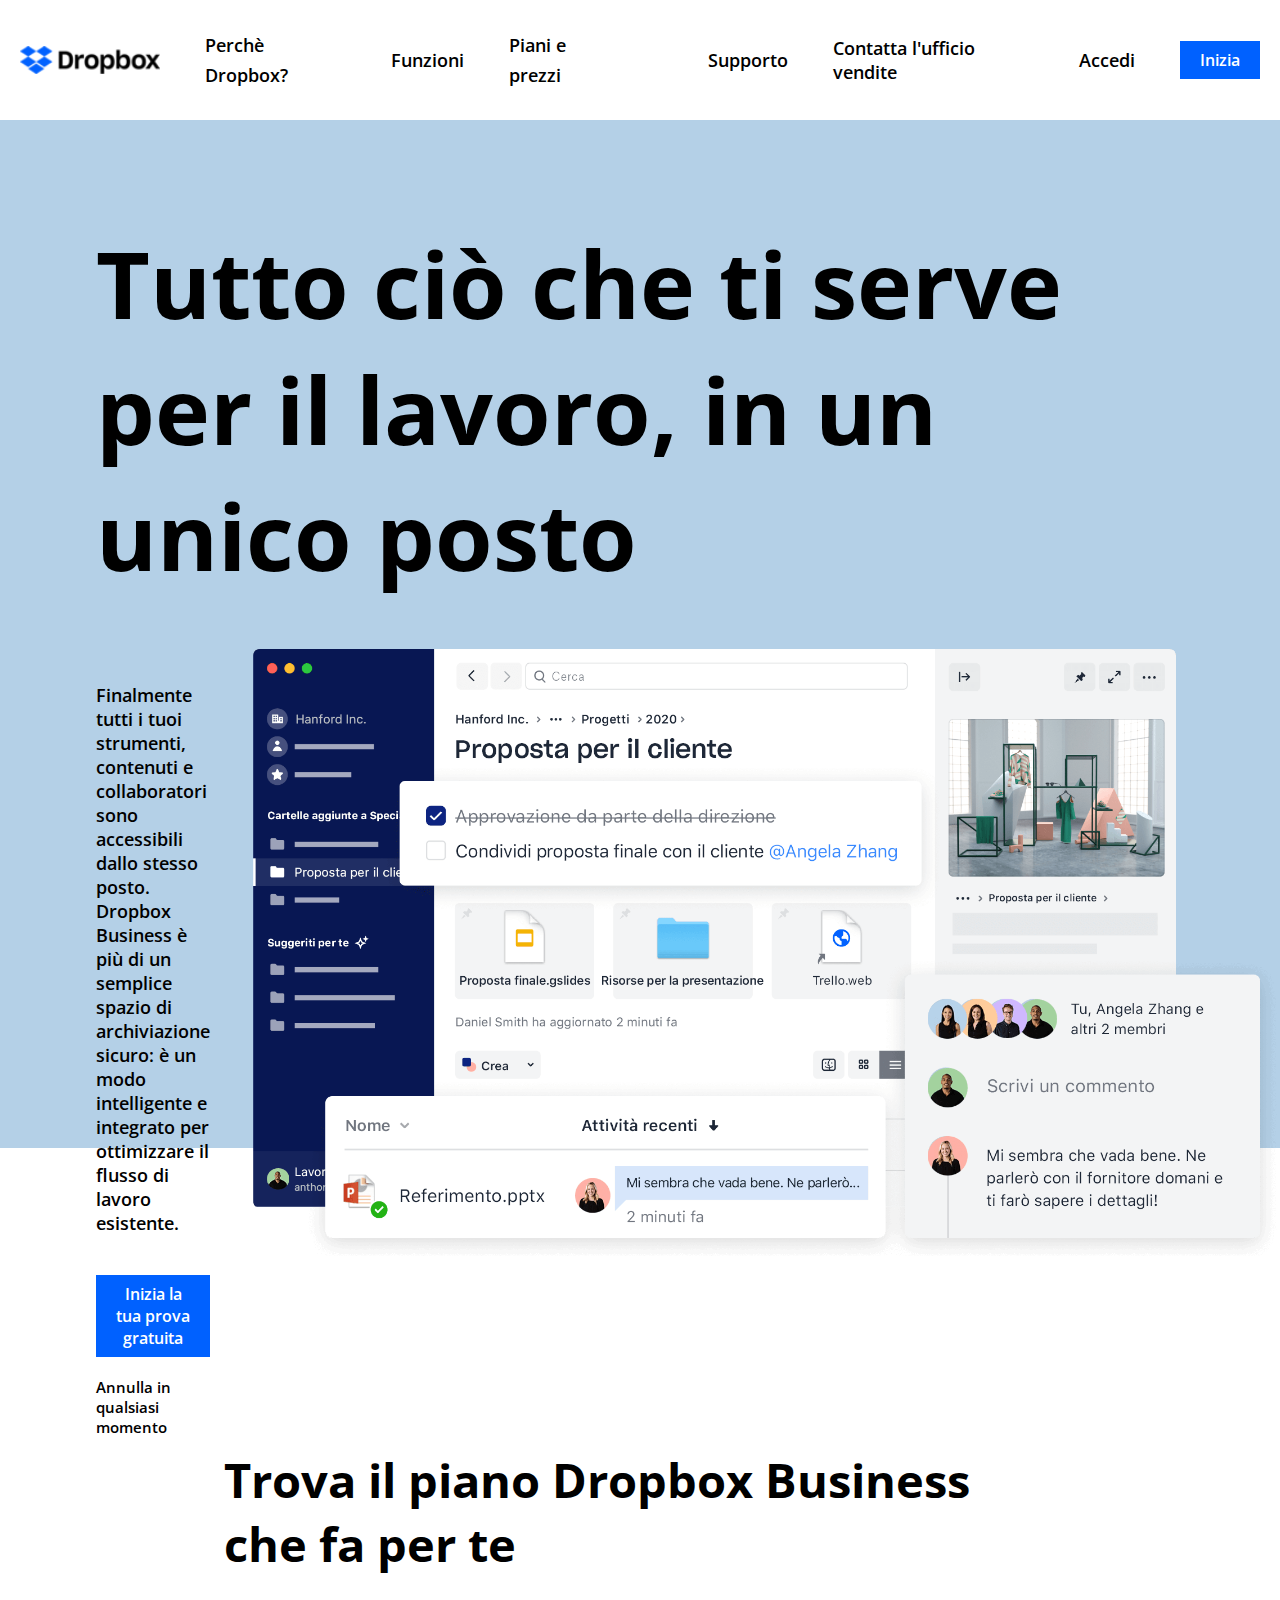
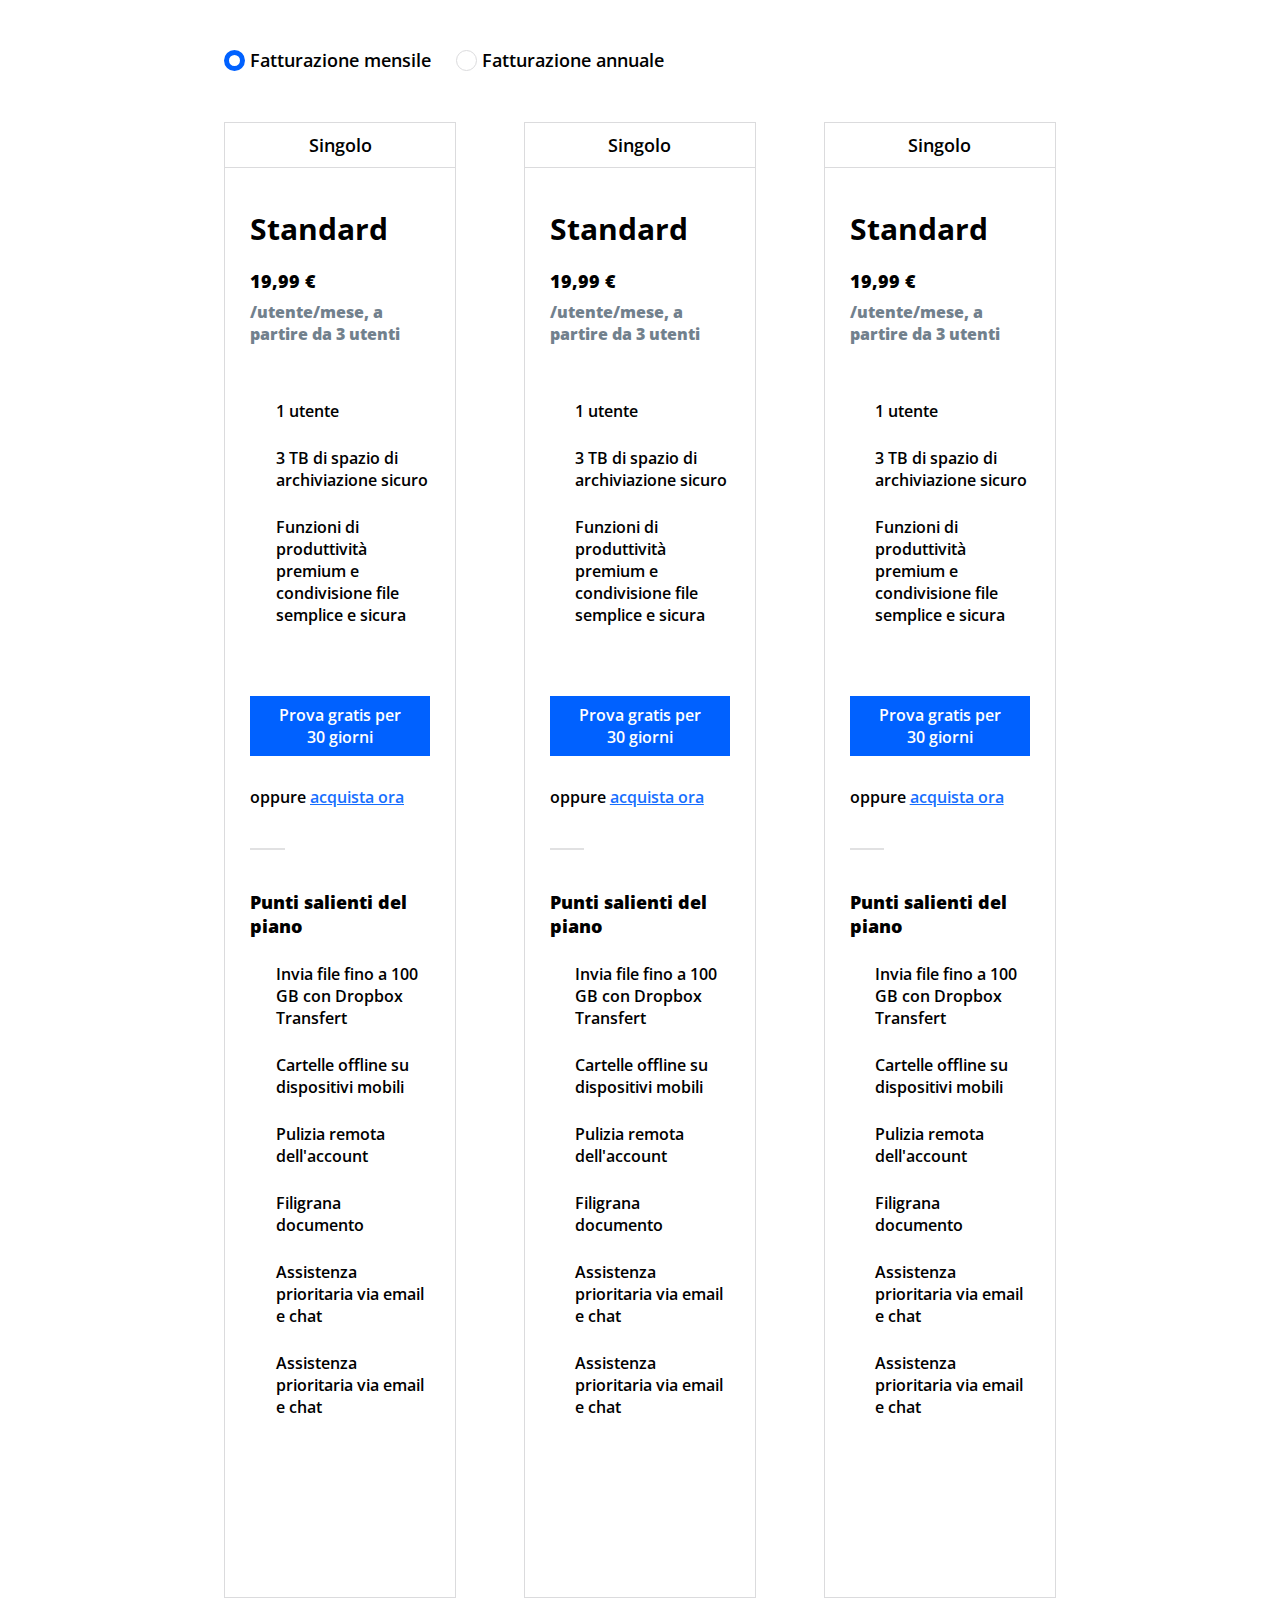
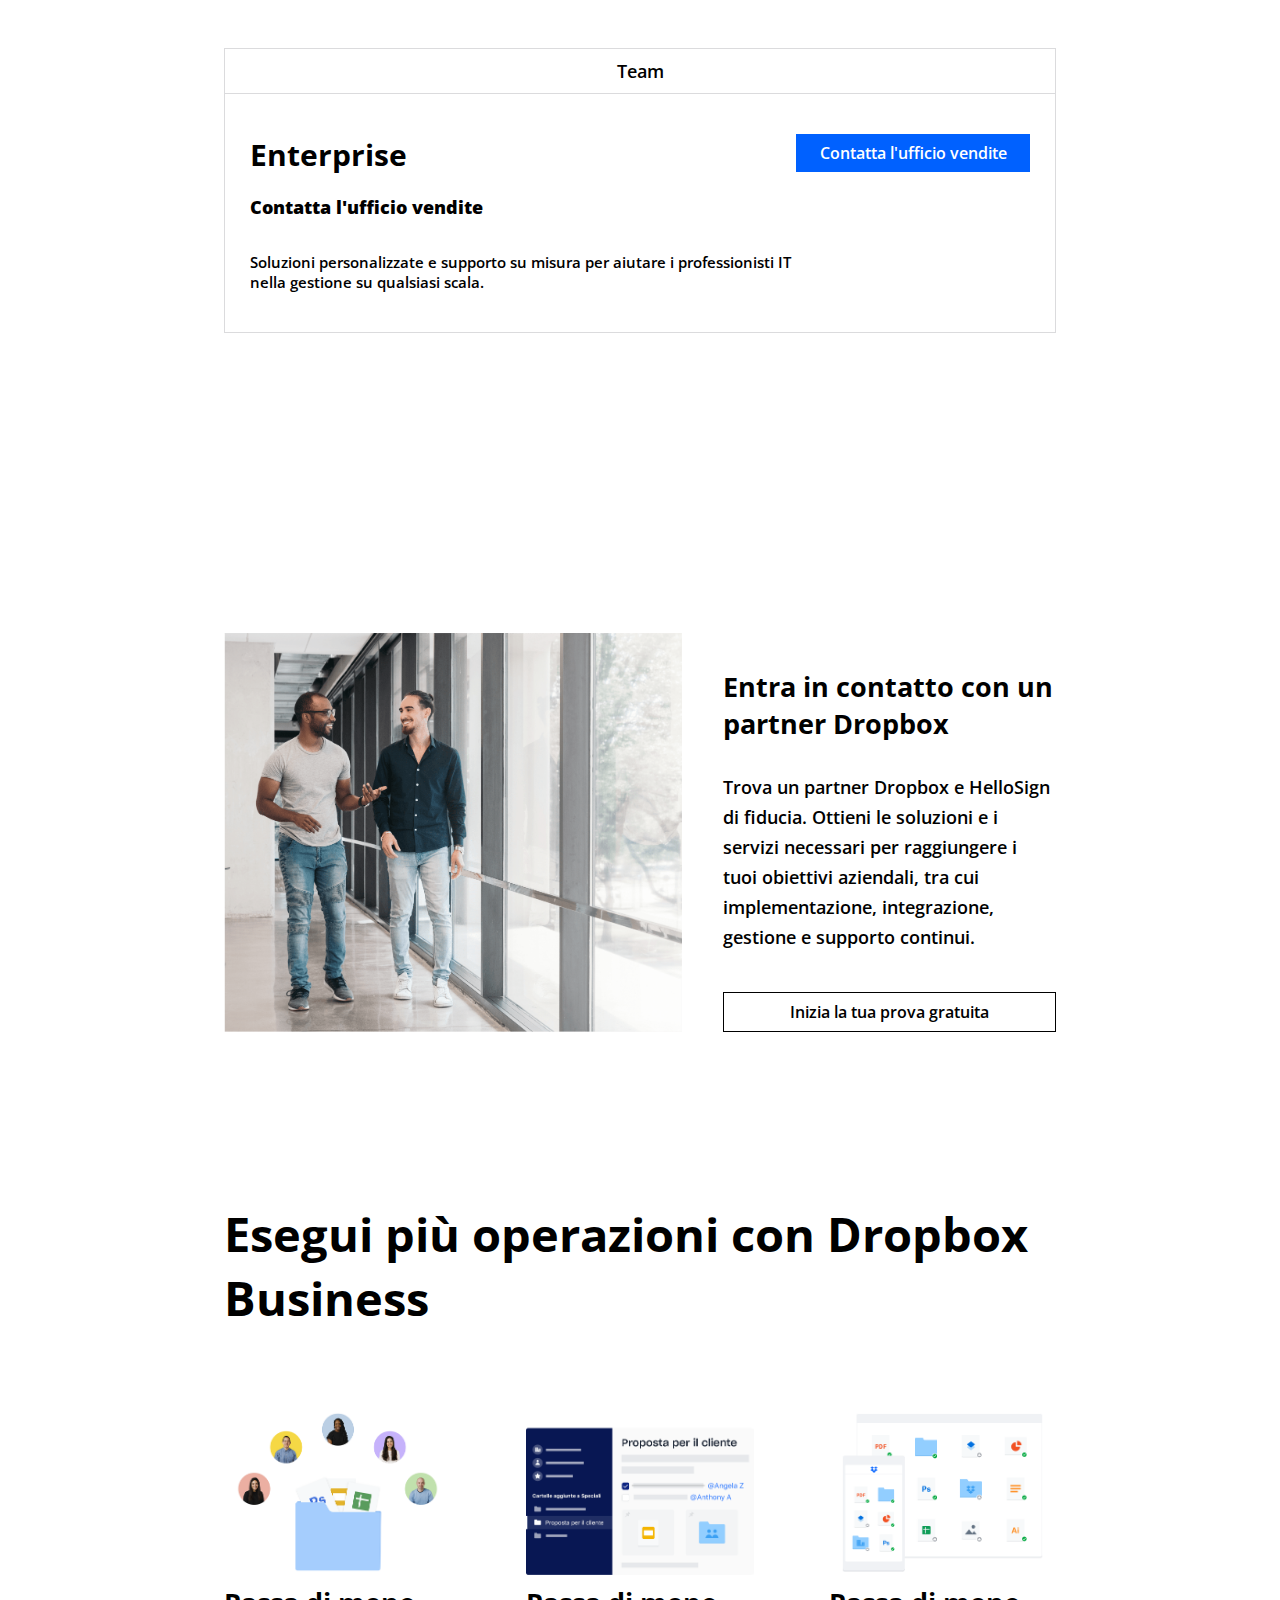
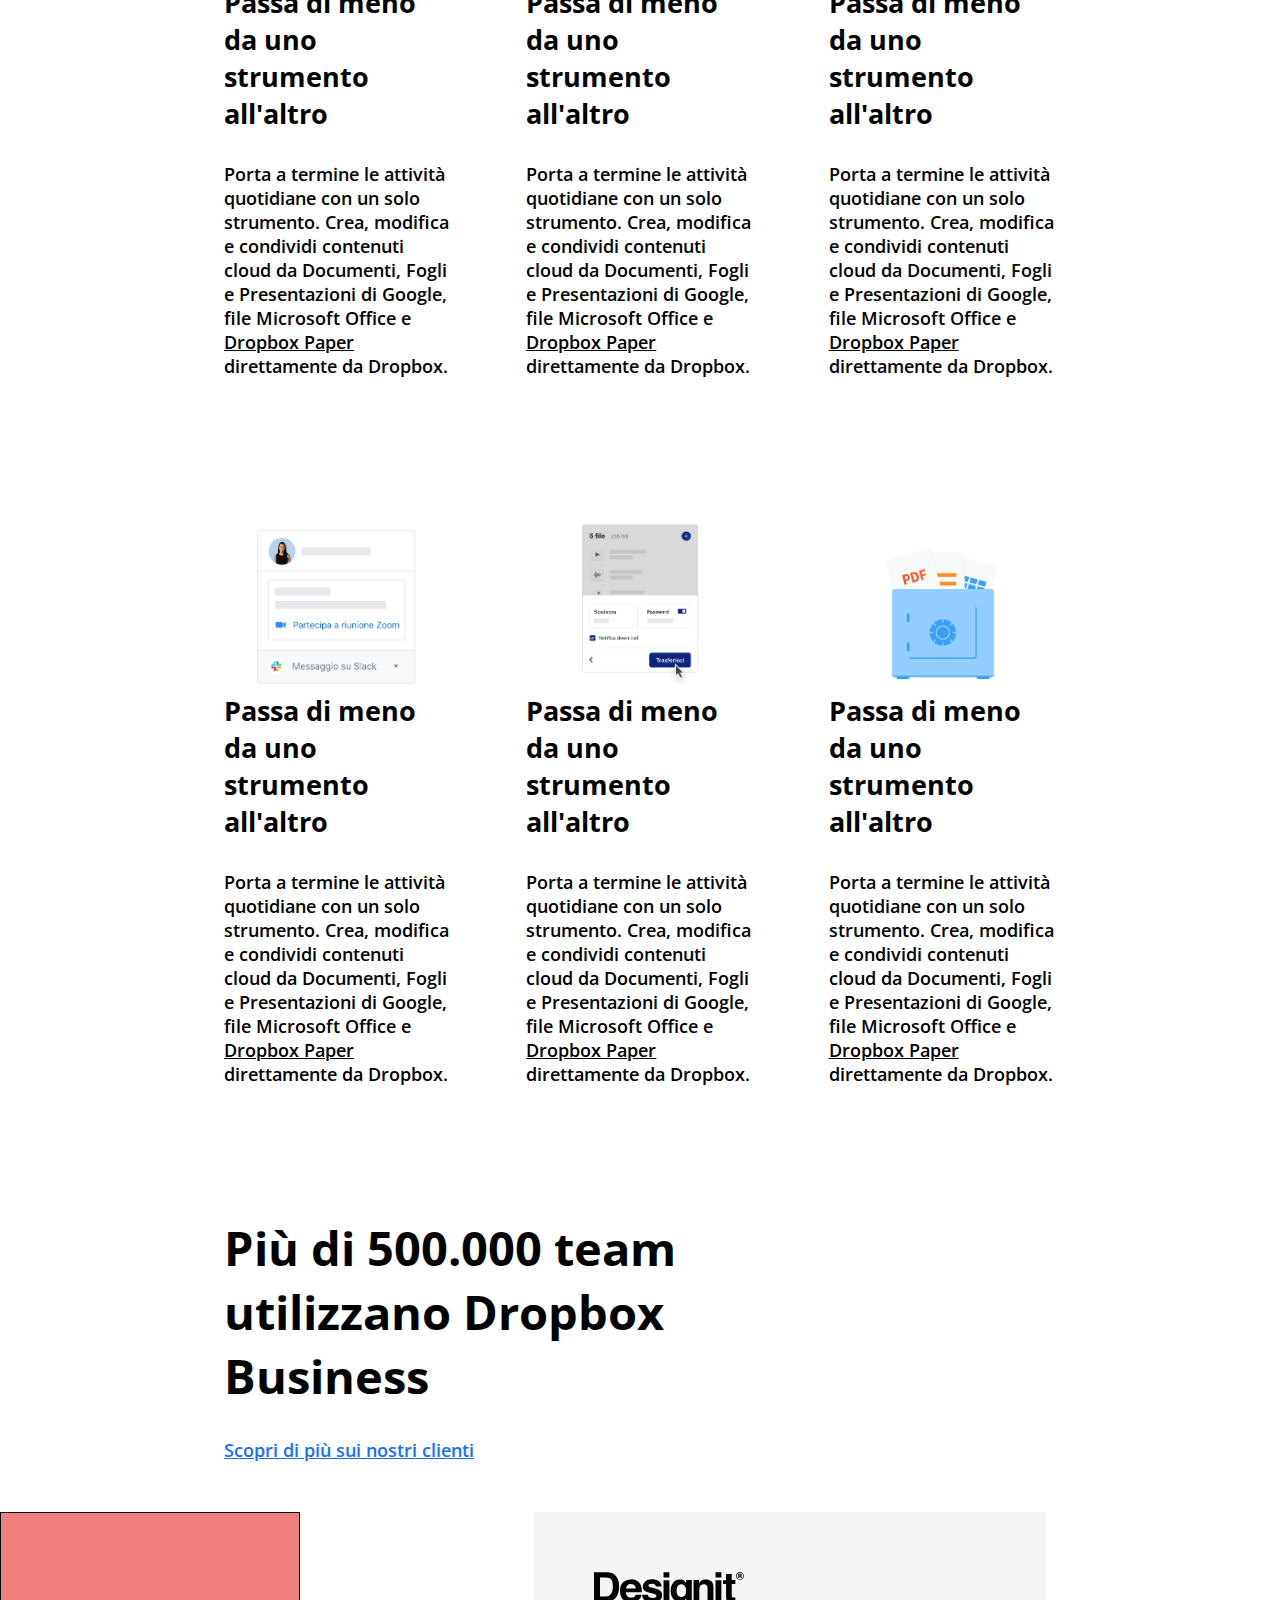
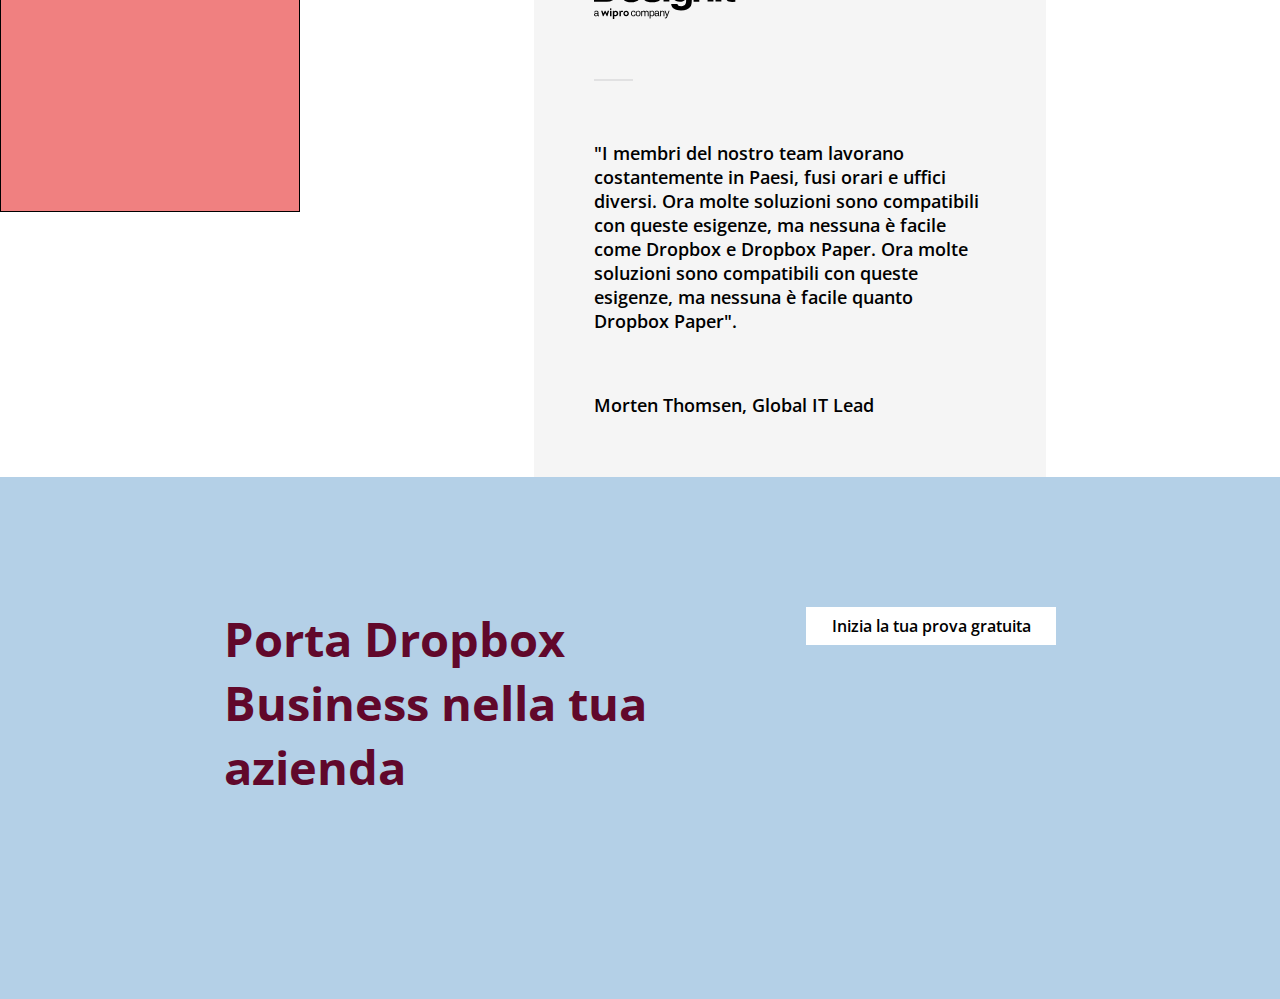
==== commit 9de55c68: "Section CTA Free Trial completed" ====
--- a/index.html
+++ b/index.html
@@ -504,6 +504,43 @@
             </div>
         </section>
 
+        <!-- SECTION - Customers -->
+        <section id="customers" class="flex-container">
+
+            <!-- Column Left -->
+            <div class="col-left">
+
+            </div>
+            
+            <!-- Column Center -->
+            <div class="col-center">
+                <img src="img/designit.svg" alt="Logo Designit">
+                <hr>
+                <p>"I membri del nostro team lavorano costantemente in Paesi, fusi orari e uffici diversi. Ora molte soluzioni sono compatibili con queste esigenze, ma nessuna è facile come Dropbox e Dropbox Paper. Ora molte soluzioni sono compatibili con queste esigenze, ma nessuna è facile quanto Dropbox Paper".</p>
+                <div>Morten Thomsen, Global IT Lead</div>
+            </div>
+            
+            <!-- Column Right -->
+            <div class="col-right">
+
+            </div>
+
+        </section>
+
+        <!-- SECTION - CTA Free Trial -->
+        <section id="free-trial">
+            <div class="container-small">
+                <div class="flex-container">
+
+                    <!-- Title -->
+                    <h2>Porta Dropbox Business nella tua azienda</h2>
+    
+                    <!-- Link -->
+                    <a class="btn btn-white" href="#">Inizia la tua prova gratuita</a>
+                </div>
+    
+            </div>
+        </section>
     </main>
 
     <!-- FOOTER -->
@@ -512,6 +549,3 @@
     </footer>
 </body>
 </html>
-
-
-
--- a/css/style.css
+++ b/css/style.css
@@ -193,8 +193,9 @@
 }
 
 #sub-plans .columns .col .card hr {
-    width: 20%;
+    width: 15%;
     margin-left: 25px;
+    border: 1px solid #e1e1e2;
 }
 
 /* Subcription Plans - Card */
@@ -352,5 +353,59 @@
     margin-bottom: 30px;
 }
 
-
-/* FOOTER */
+/* SECTION - Customers */
+#customers {
+    justify-content: space-between;
+}
+
+#customers .col-left, 
+#custumers .col-right {
+    width: 300px;
+    background-color: lightcoral;
+    height: 300px;
+    border: 1px solid black;
+}
+
+#customers .col-center {
+    width: 40%;
+    background-color: #f5f5f5;
+    padding: 60px;
+}
+
+#customers .col-center p {
+    padding: 60px 0;
+}
+
+#customers .col-center hr {
+    border: 1px solid #e1e1e2;
+    width: 10%;
+}
+
+#customers img {
+    width: 150px;
+    padding-bottom: 60px;
+}
+
+/* SECTION - CTA Free Trial */
+#free-trial {
+    background-color: #b4d0e7;
+    padding: 130px 0;
+ }
+ 
+ #free-trial .flex-container {
+    justify-content: space-between;
+    align-items: flex-start;
+ }
+ 
+ #free-trial .flex-container a {
+    width: 30%;
+    border: none;
+ }
+ 
+ #free-trial h2 {
+    color: #61082b;
+    font-size: ;
+    width: 55%;
+}
+ 
+ /* FOOTER */
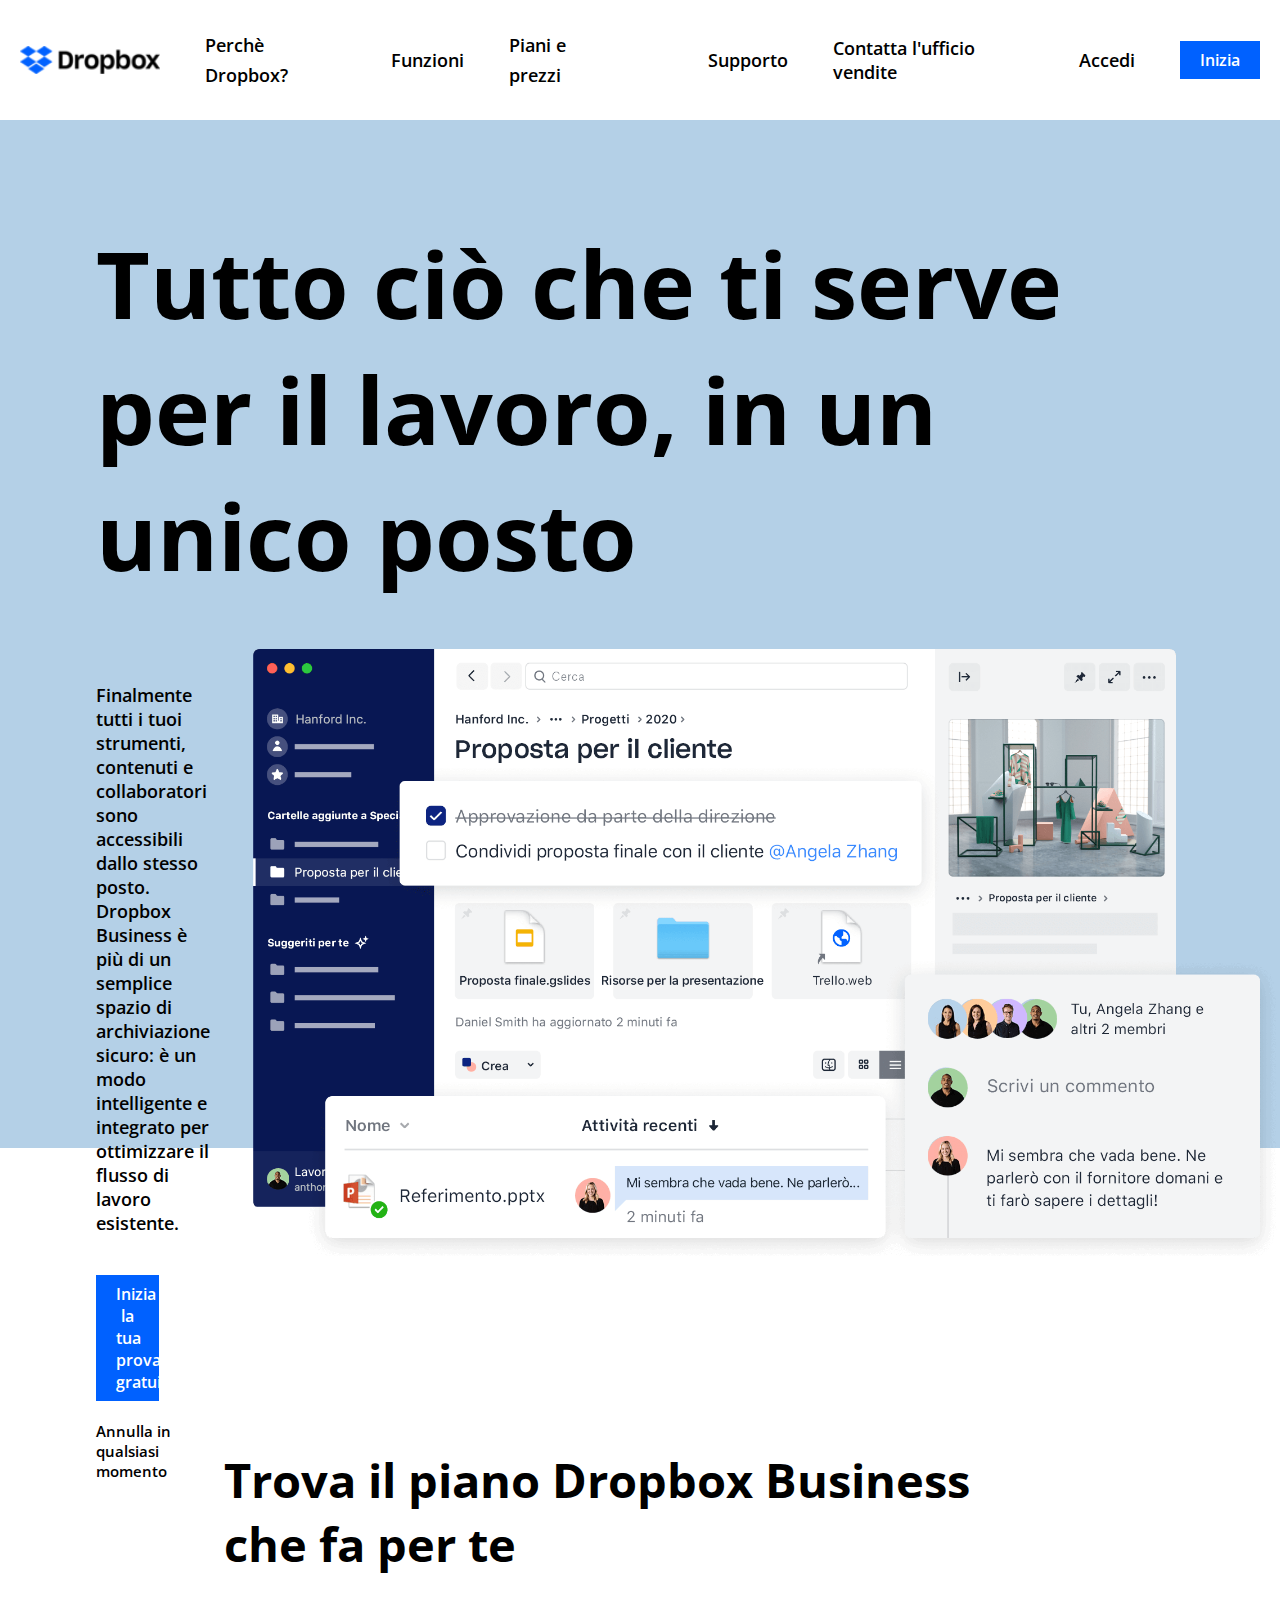
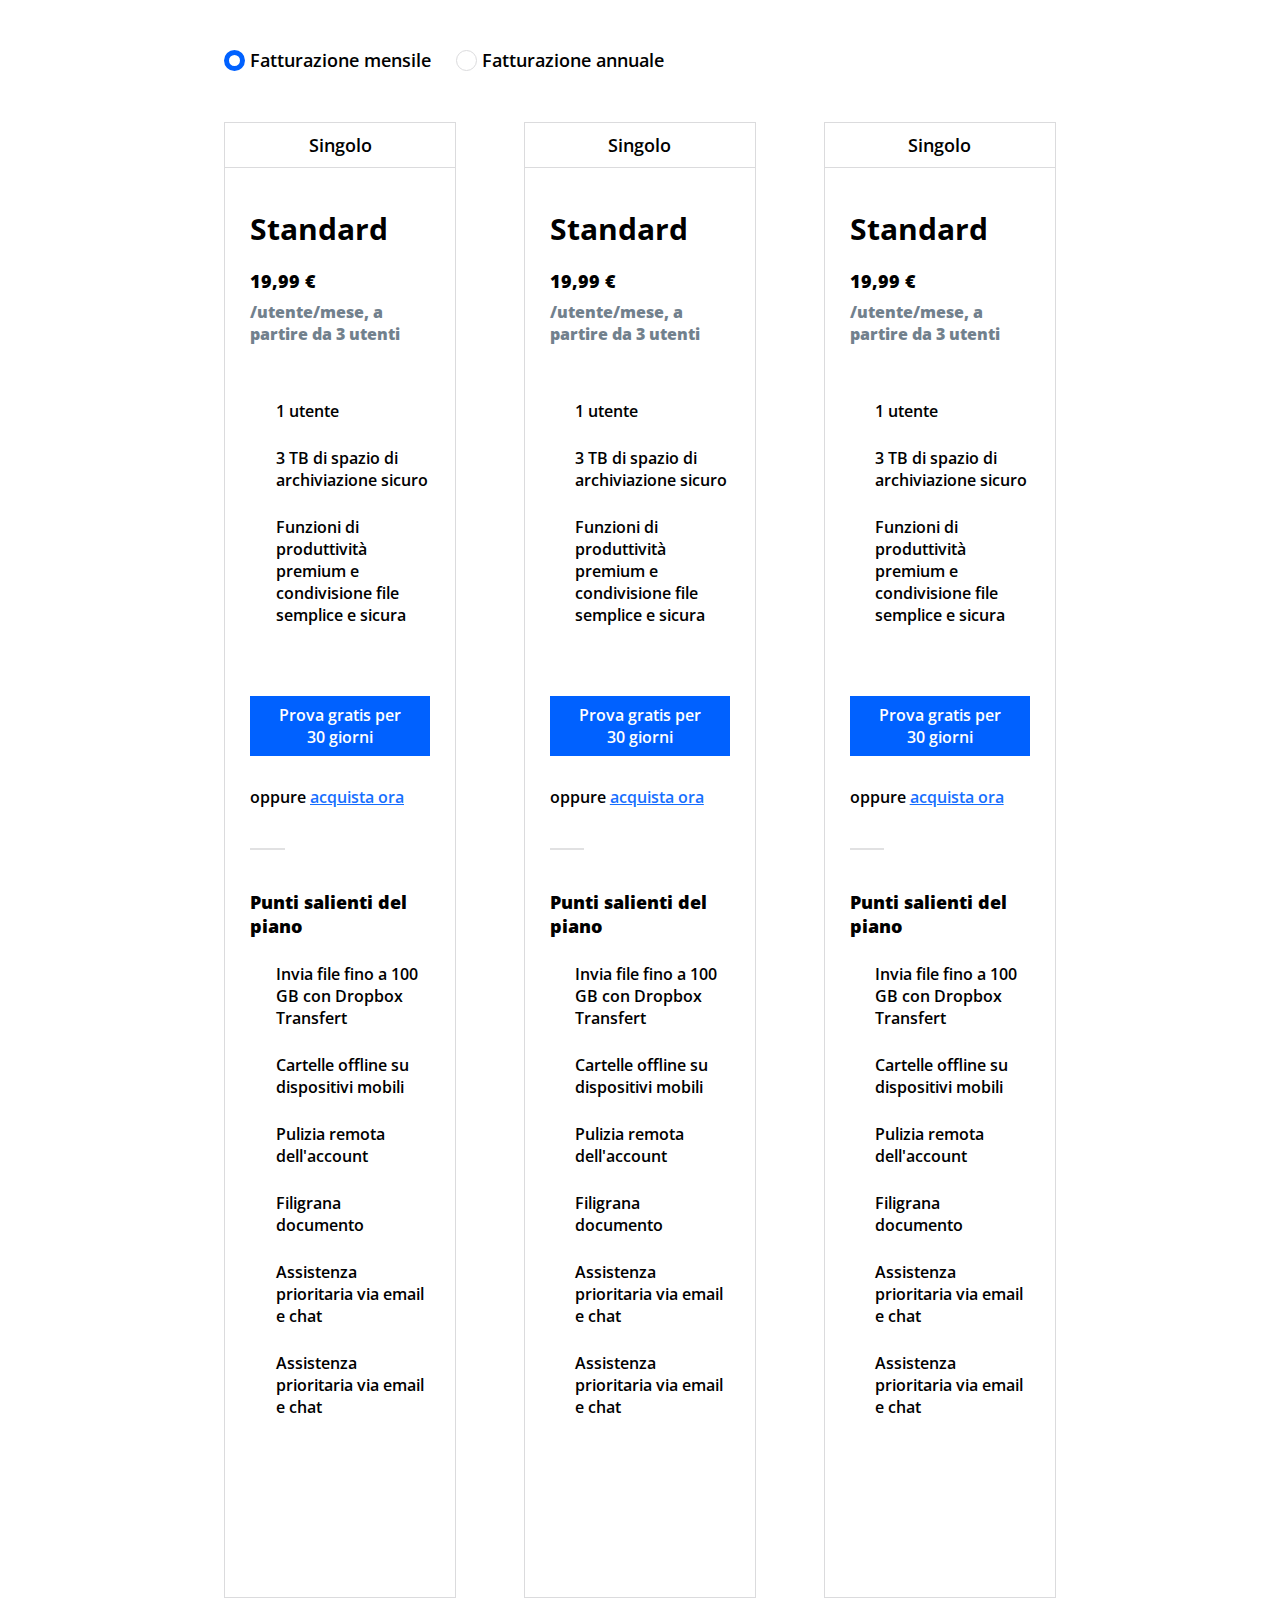
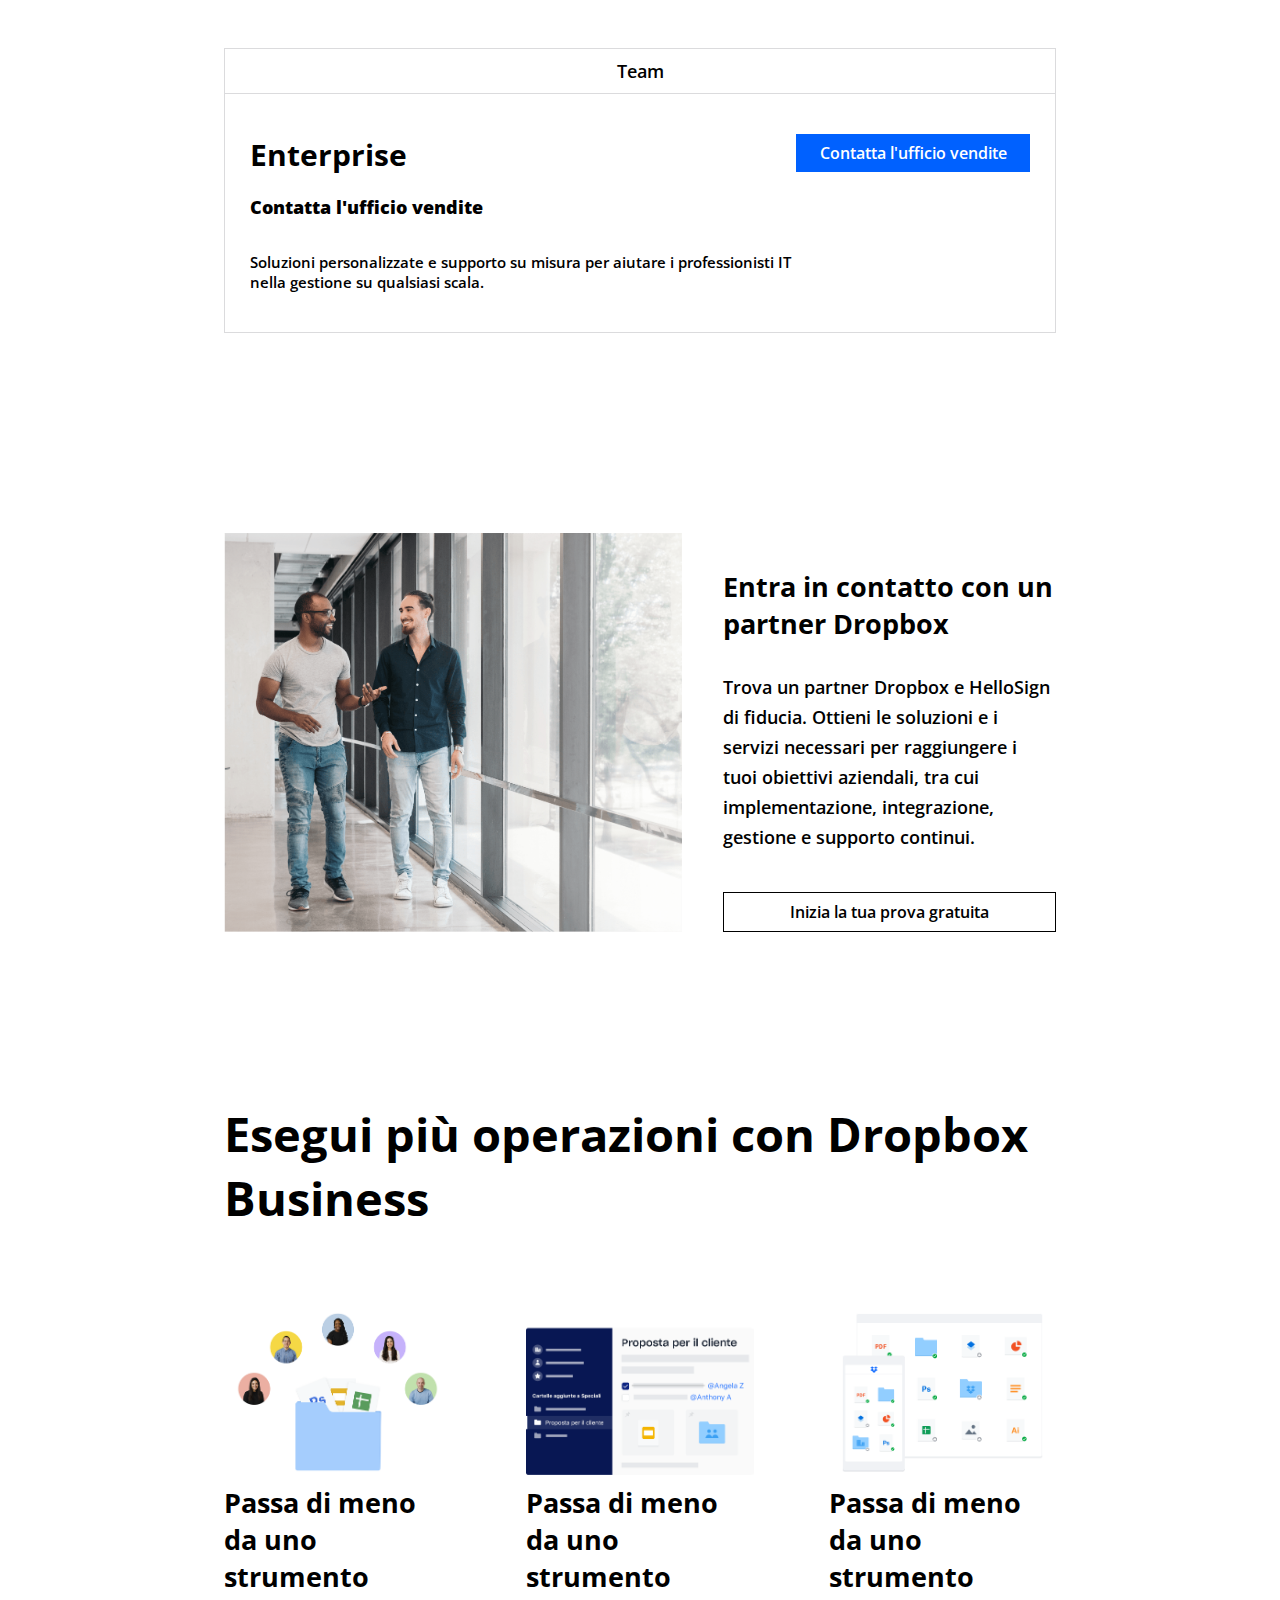
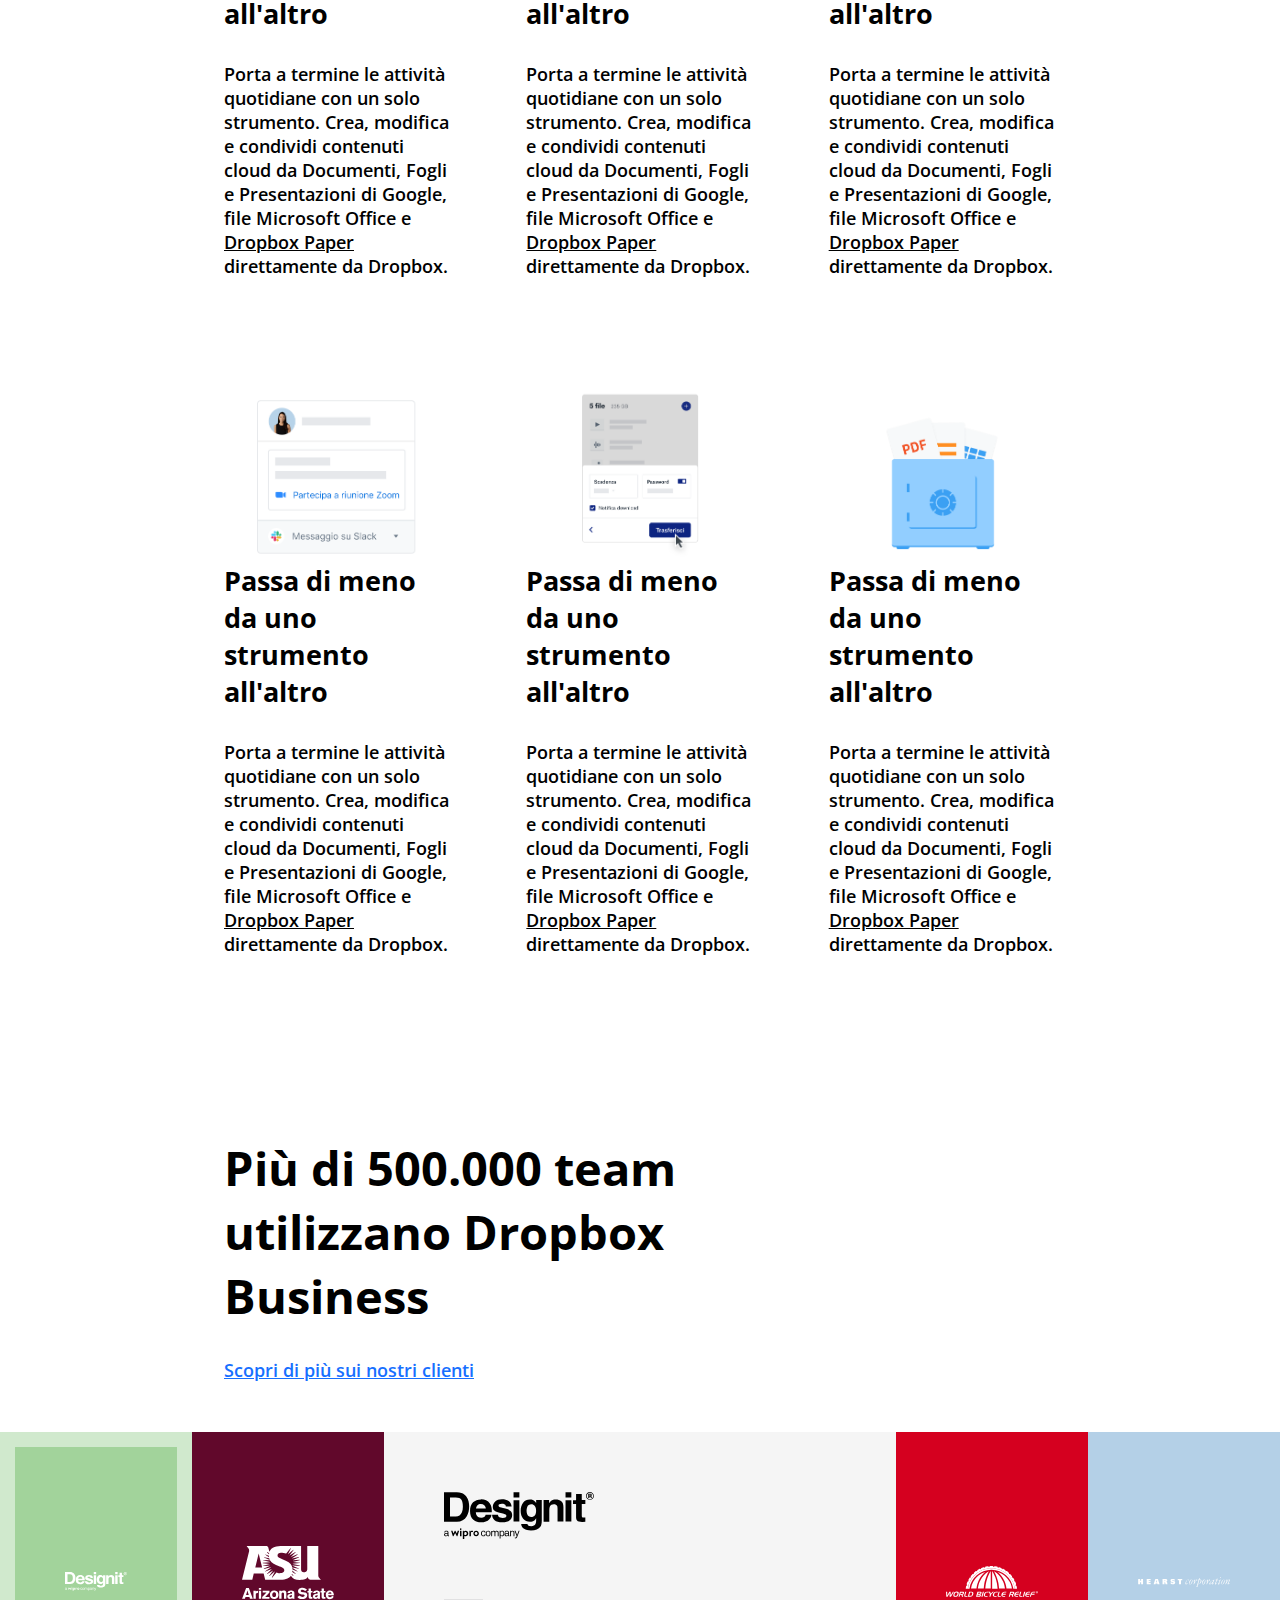
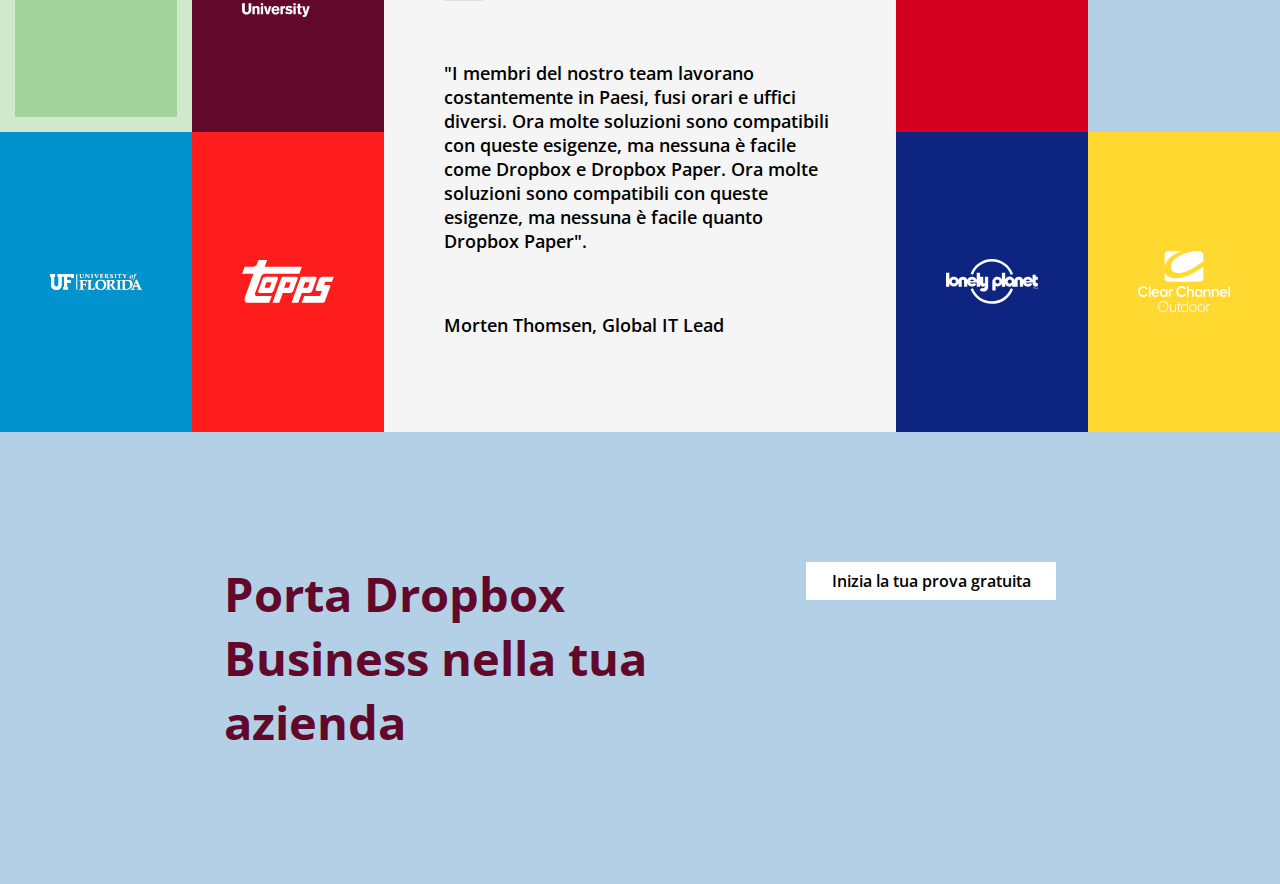
==== commit 521f2c68: "Section Partners completed" ====
--- a/index.html
+++ b/index.html
@@ -24,7 +24,7 @@
         <!-- Main Menu -->
         <nav class="flex-container">
             
-            <!-- Menu Left -->
+            <!-- Menu right -->
             <ul class="menu-left flex-container">
 
                 <!-- Logo -->
@@ -504,12 +504,23 @@
             </div>
         </section>
 
-        <!-- SECTION - Customers -->
-        <section id="customers" class="flex-container">
+        <!-- SECTION - Partners -->
+        <section id="partners" class="flex-container">
 
             <!-- Column Left -->
-            <div class="col-left">
-
+            <div class="col-left flex-container">
+                <div class="card flex-container">
+                    <img src="img/designit.svg" alt="Logo Designit">
+                </div>
+                <div class="card flex-container">
+                    <img src="img/arizona_state_university.svg" alt="Logo Asu Arizona">
+                </div>
+                <div class="card flex-container">
+                    <img src="img/university_of_florida.svg" alt="Logo University Florida">
+                </div>
+                <div class="card flex-container">
+                    <img src="img/topps.svg" alt="Logo Topps">
+                </div>
             </div>
             
             <!-- Column Center -->
@@ -521,8 +532,19 @@
             </div>
             
             <!-- Column Right -->
-            <div class="col-right">
-
+            <div class="col-right flex-container">
+                <div class="card flex-container">
+                    <img src="img/world_bicycle_relief.svg" alt="Logo World Bicycle Relief">
+                </div>
+                <div class="card flex-container">
+                    <img src="img/hearst_corp.svg" alt="Logo Hearst Corp">
+                </div>
+                <div class="card flex-container">
+                    <img src="img/lonely_planet.svg" alt="Logo Lonely Planet">
+                </div>
+                <div class="card flex-container">
+                    <img src="img/clear_channel.svg" alt="Logo Clear Channel Outdoor">
+                </div>
             </div>
 
         </section>
@@ -548,4 +570,4 @@
         
     </footer>
 </body>
-</html>
+</html>--- a/css/style.css
+++ b/css/style.css
@@ -140,6 +140,10 @@
     margin-top: 20px;
 }
 
+#jumbotron .col-text .cta a {
+    width: 55%;
+}
+
 #jumbotron .col-text .cta div {
     margin-top: 20px;
     font-size: 15px;
@@ -157,7 +161,7 @@
 
 /* SECTION - Subcription Plans */
 #sub-plans {
-    padding: 300px 0;
+    padding: 300px 0 200px;
 }
 
 #sub-plans .selector {
@@ -336,13 +340,13 @@
 }
 
 #features .flex-container .card {
-    padding-bottom: 130px;
+    padding-bottom: 100px;
 }
 
 
 /* SECTION - CTA */
 #cta {
-    padding-bottom: 50px
+    padding: 80px 0 50px;
 }
 
 #cta .container-small > div {
@@ -353,38 +357,88 @@
     margin-bottom: 30px;
 }
 
-/* SECTION - Customers */
-#customers {
-    justify-content: space-between;
-}
-
-#customers .col-left, 
-#custumers .col-right {
-    width: 300px;
-    background-color: lightcoral;
-    height: 300px;
-    border: 1px solid black;
-}
-
-#customers .col-center {
+/* SECTION - Partners */
+#partners {
+    justify-content: space-between;
+    height: 600px;
+}
+
+#partners .col-left, 
+#partners .col-right {
+    width: 30%;
+    height: 100%;
+    flex-wrap: wrap;
+}
+
+#partners .col-center {
     width: 40%;
+    height: 100%;
     background-color: #f5f5f5;
     padding: 60px;
 }
 
-#customers .col-center p {
+#partners .col-center p {
     padding: 60px 0;
 }
 
-#customers .col-center hr {
+#partners .col-center hr {
     border: 1px solid #e1e1e2;
     width: 10%;
 }
 
-#customers img {
+#partners .col-center img {
     width: 150px;
     padding-bottom: 60px;
 }
+
+#partners .card {
+    width: 50%;
+    height: 300px;
+    justify-content: center;
+    align-items: center;
+    padding: 50px;
+}
+
+#partners .card img {
+    filter: invert(1);
+}
+
+/* Colored Cards - COL-LEFT */
+#partners .col-left .card:nth-child(1) {
+    background-color: #a2d39b;
+    border: 15px solid #d0e9cd;
+}    
+
+#partners .col-left .card:nth-child(2) {
+    background-color: #61082b;
+}    
+
+#partners .col-left .card:nth-child(3) {
+    background-color: #0093ce;
+}    
+
+#partners .col-left .card:nth-child(4) {
+    background-color: #ff1c1c;
+}    
+
+/* Colored Cards - COL-RIGHT */
+#partners .col-right .card:nth-child(1) {
+    background-color: #d5001f;
+}    
+
+#partners .col-right .card:nth-child(2) {
+    background-color: #b4d0e7;
+}    
+
+#partners .col-right .card:nth-child(3) {
+    background-color: #0d2481;
+}    
+
+#partners .col-right .card:nth-child(4) {
+    background-color: #ffd830;
+}    
+
+
 
 /* SECTION - CTA Free Trial */
 #free-trial {
@@ -404,8 +458,8 @@
  
  #free-trial h2 {
     color: #61082b;
-    font-size: ;
     width: 55%;
+    margin-bottom: 0;
 }
  
  /* FOOTER */
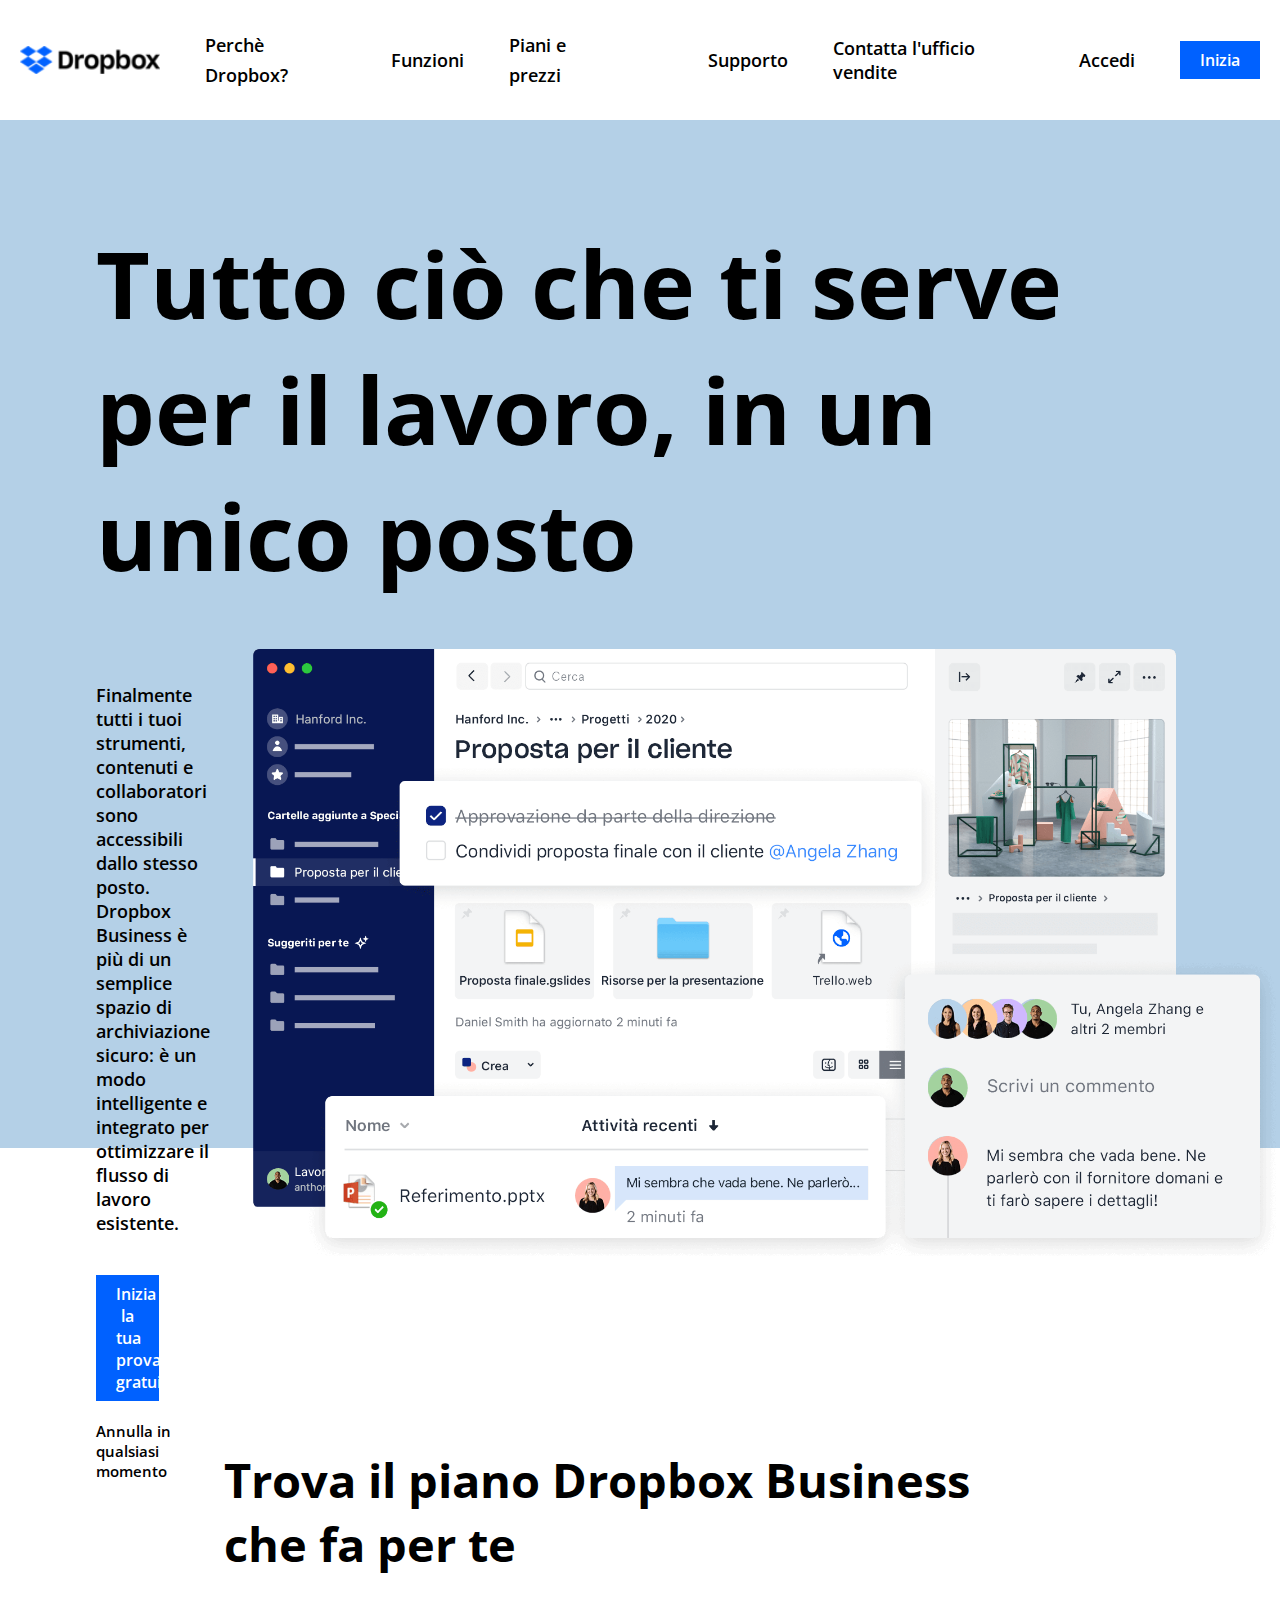
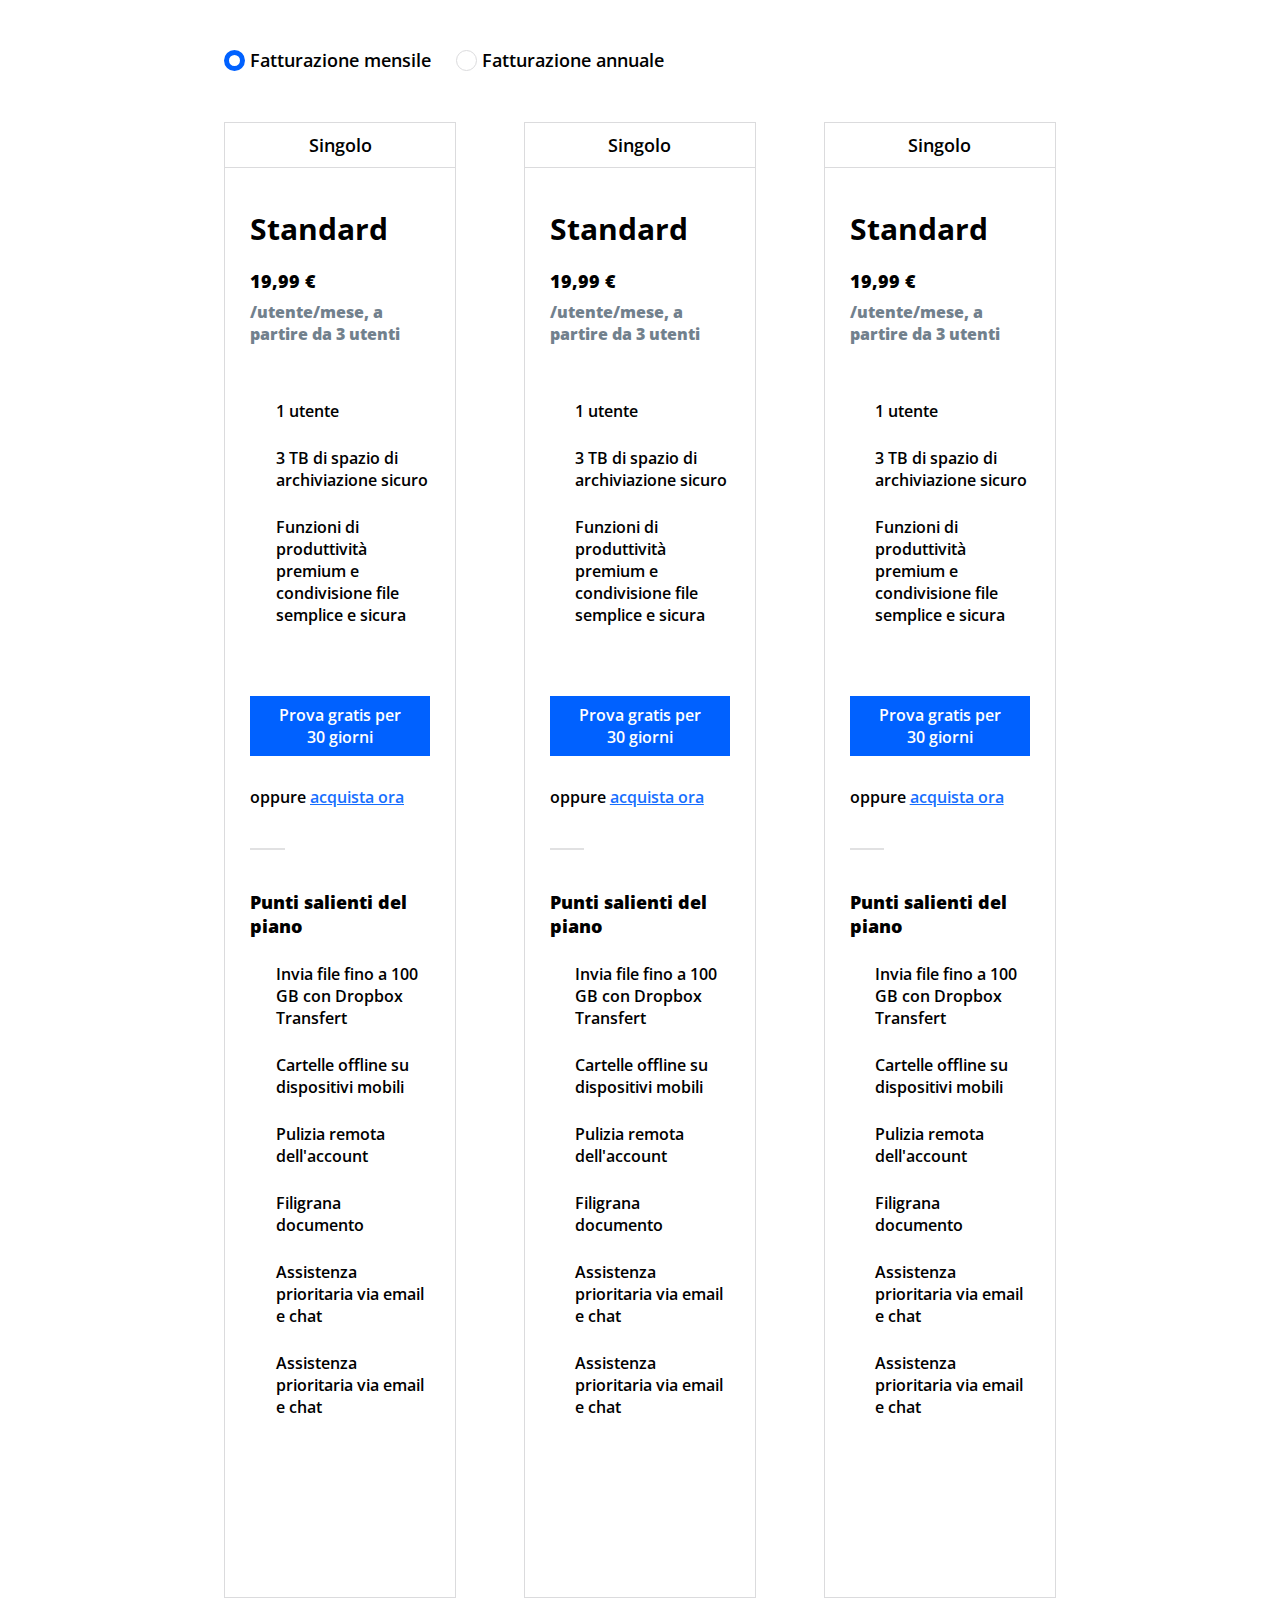
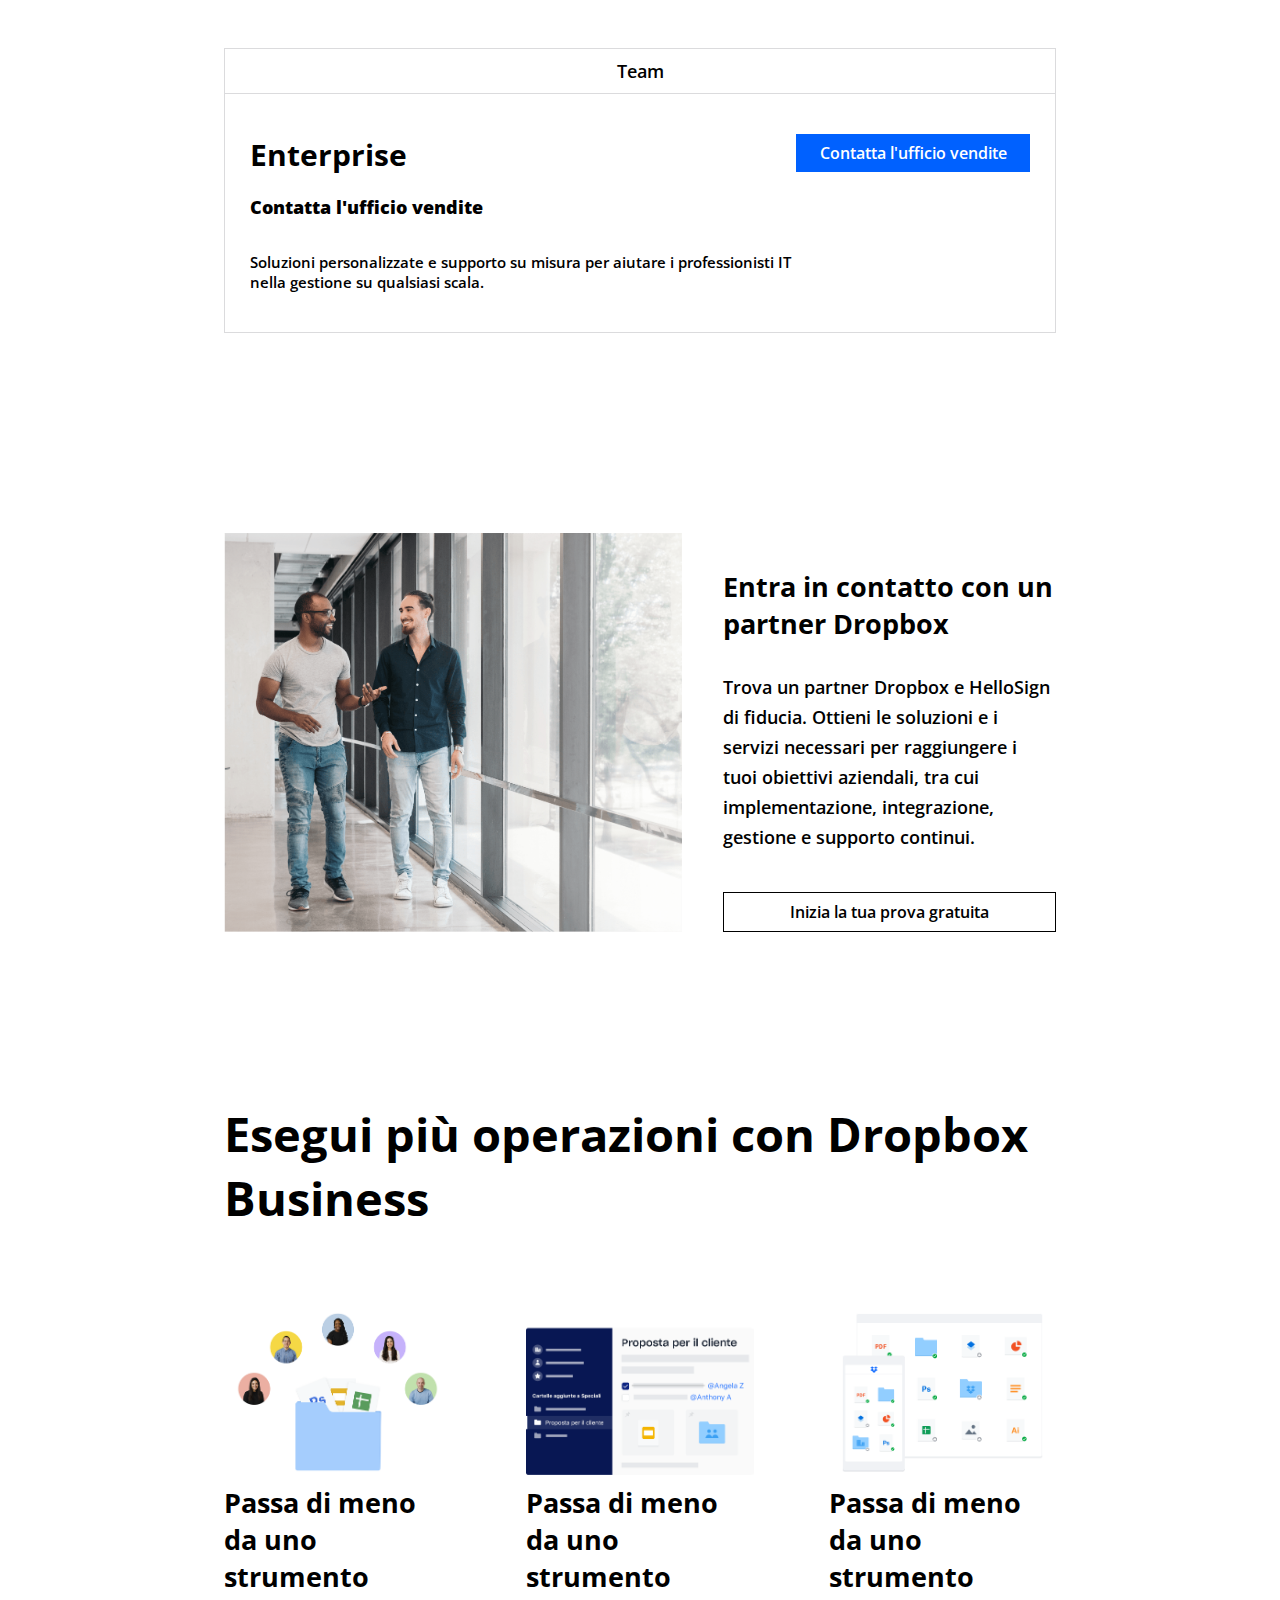
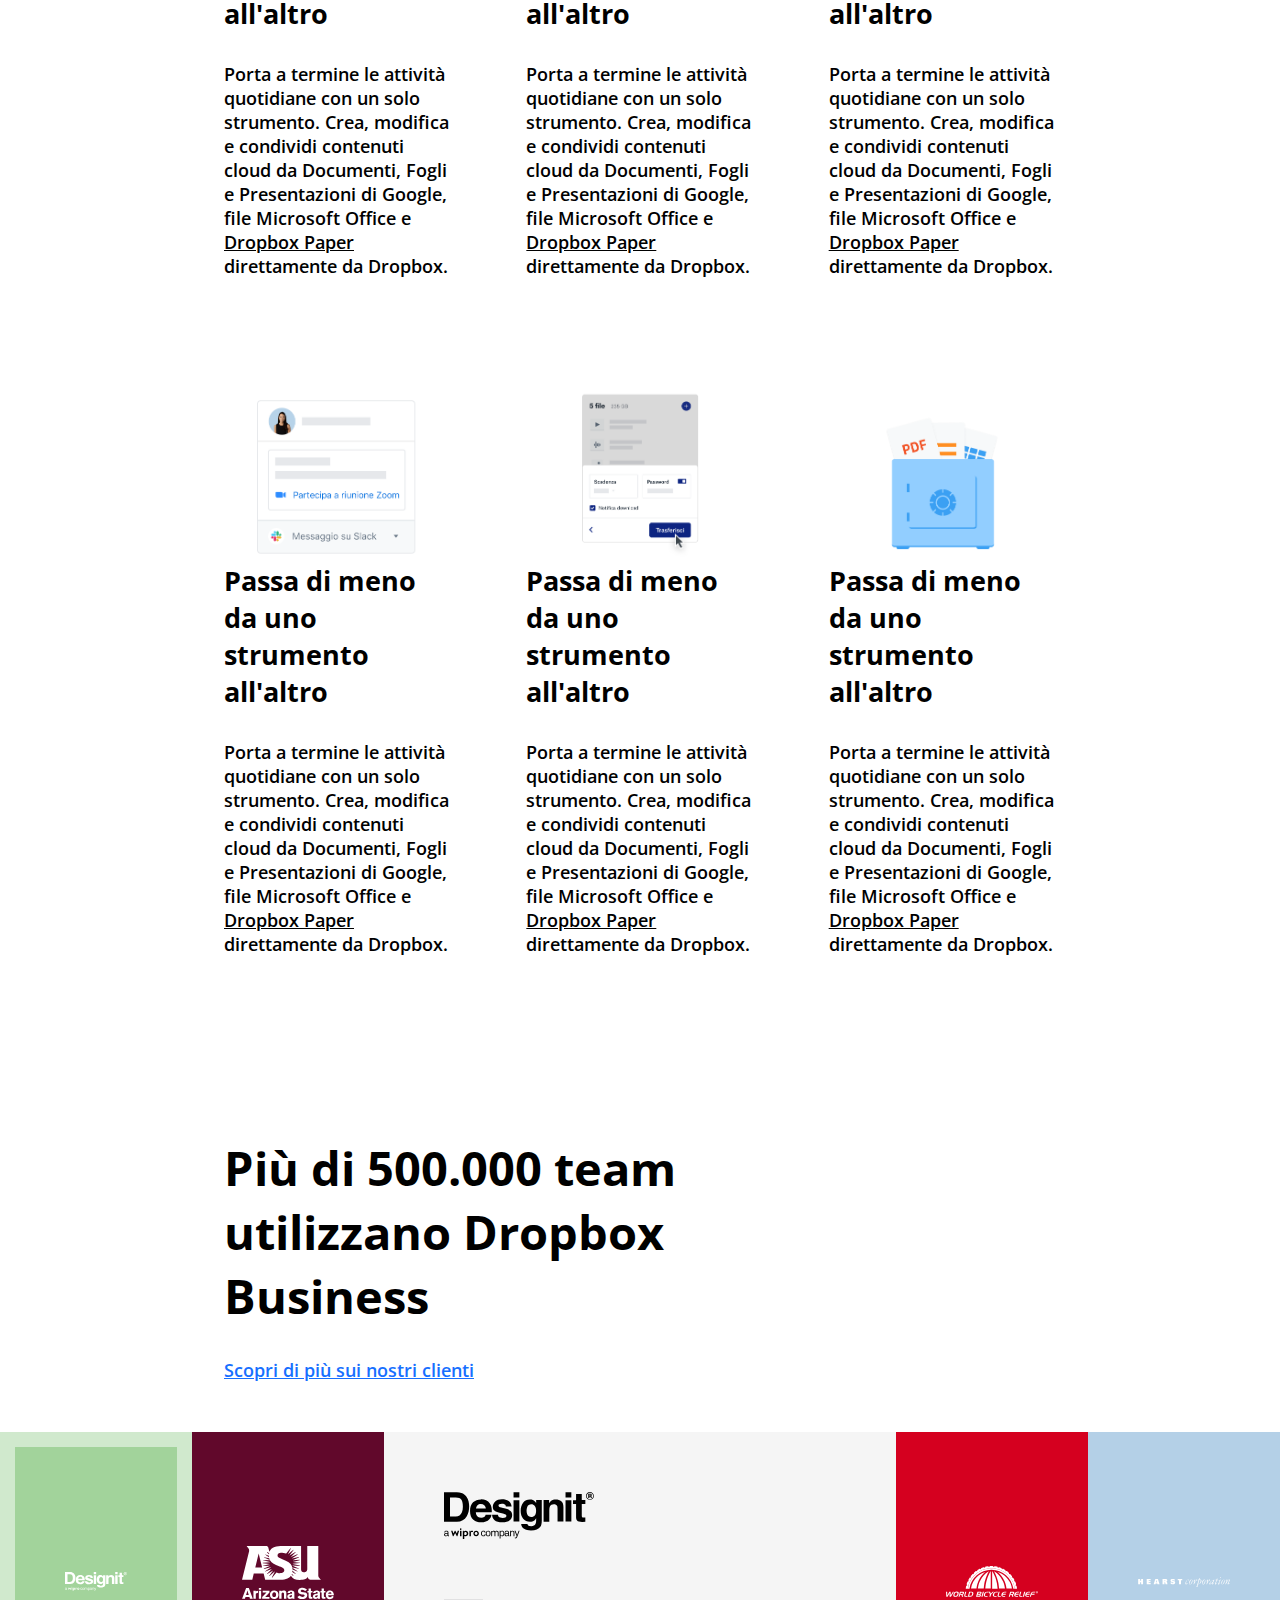
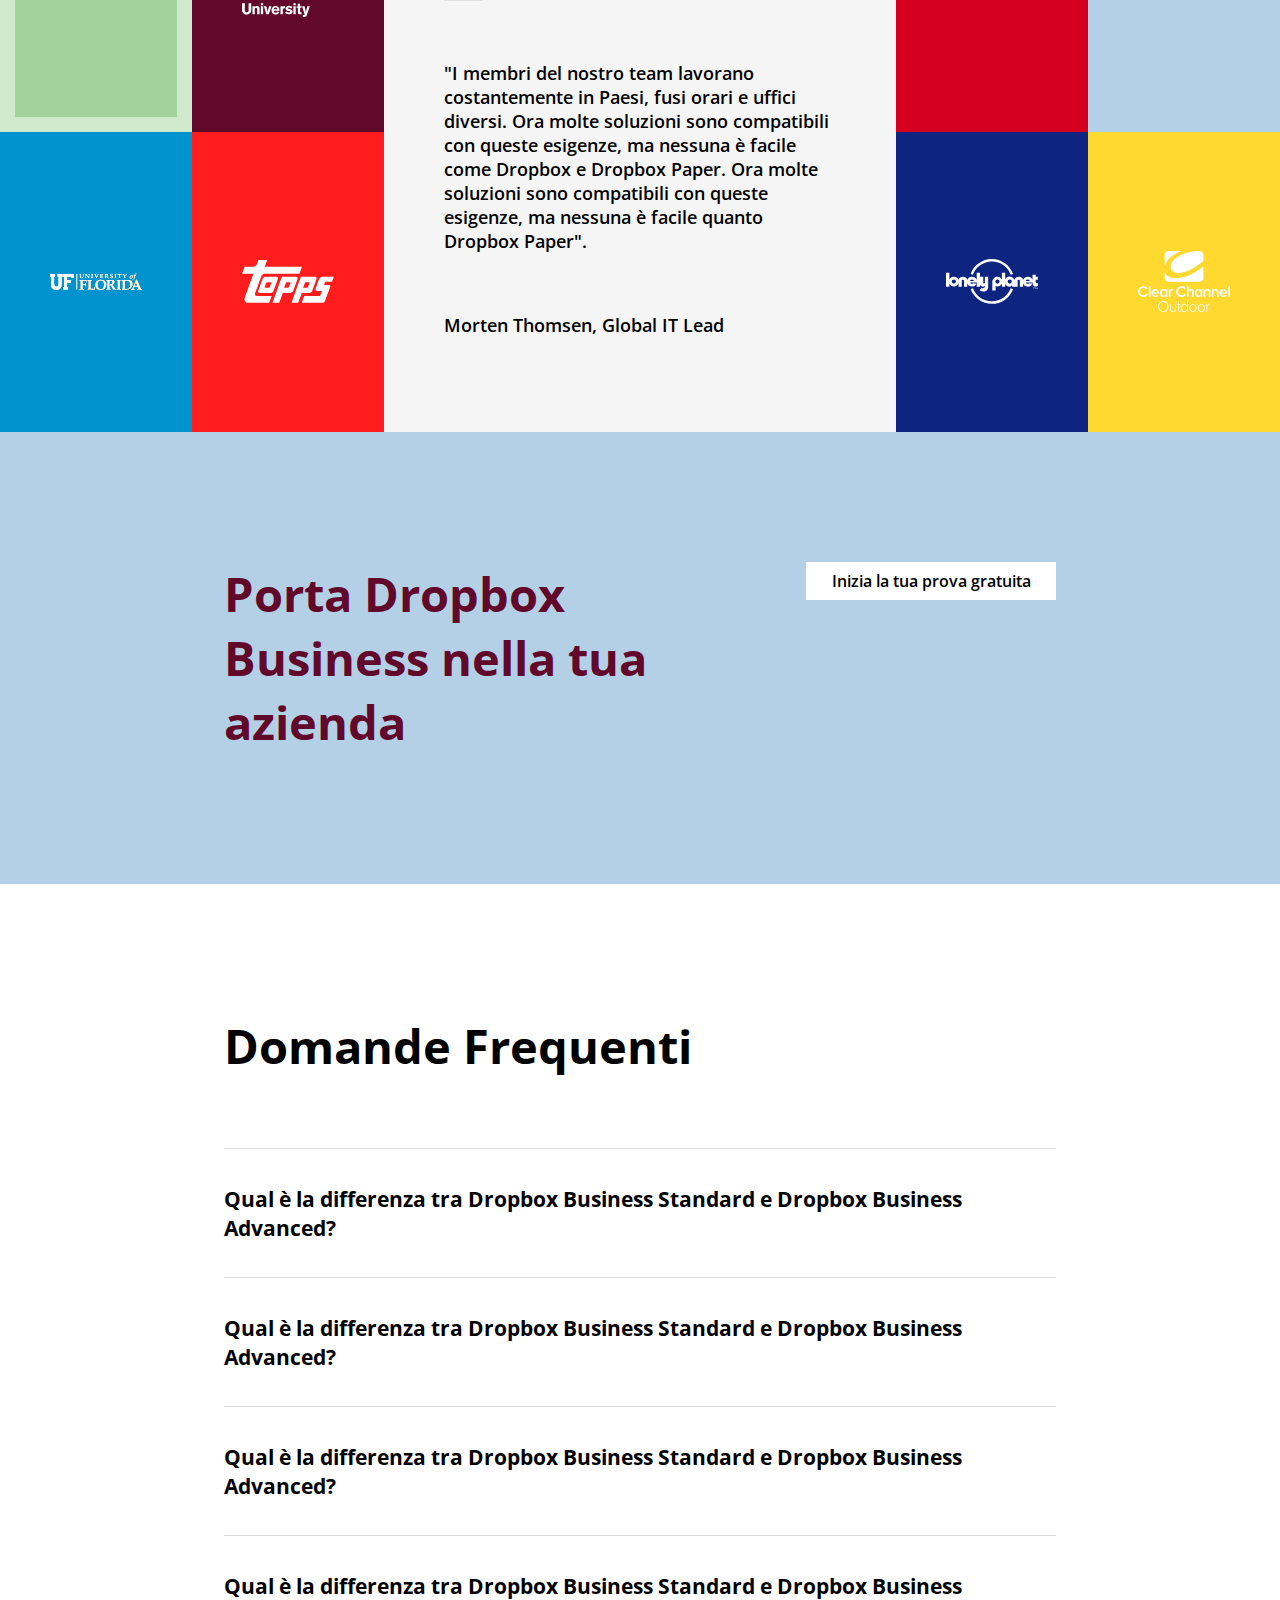
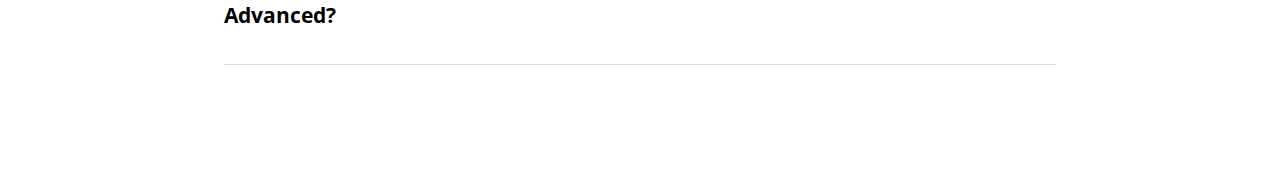
==== commit 89cd8e45: "Section Faq completed" ====
--- a/index.html
+++ b/index.html
@@ -563,6 +563,54 @@
     
             </div>
         </section>
+
+        <!-- SECTION - FAQ -->
+        <section id="faq">
+            <div class="container-small">
+                <h2>Domande Frequenti</h2>
+
+                <!-- Question -->
+                <div class="row flex-container">
+                    <div class="faq-text">
+                        <h3>Qual è la differenza tra Dropbox Business Standard e Dropbox Business Advanced?</h3>
+                    </div>
+                    <div class="faq-icon">
+                        <i class="fa-solid fa-angle-down"></i>
+                    </div>
+                </div>
+                
+                <!-- Question -->
+                <div class="row flex-container">
+                    <div class="faq-text">
+                        <h3>Qual è la differenza tra Dropbox Business Standard e Dropbox Business Advanced?</h3>
+                    </div>
+                    <div class="faq-icon">
+                        <i class="fa-solid fa-angle-down"></i>
+                    </div>
+                </div>
+                
+                <!-- Question -->
+                <div class="row flex-container">
+                    <div class="faq-text">
+                        <h3>Qual è la differenza tra Dropbox Business Standard e Dropbox Business Advanced?</h3>
+                    </div>
+                    <div class="faq-icon">
+                        <i class="fa-solid fa-angle-down"></i>
+                    </div>
+                </div>
+                
+                <!-- Question -->
+                <div class="row flex-container">
+                    <div class="faq-text">
+                        <h3>Qual è la differenza tra Dropbox Business Standard e Dropbox Business Advanced?</h3>
+                    </div>
+                    <div class="faq-icon">
+                        <i class="fa-solid fa-angle-down"></i>
+                    </div>
+                </div>
+                
+            </div>
+        </section>
     </main>
 
     <!-- FOOTER -->
--- a/css/style.css
+++ b/css/style.css
@@ -437,8 +437,6 @@
 #partners .col-right .card:nth-child(4) {
     background-color: #ffd830;
 }    
-
-
 
 /* SECTION - CTA Free Trial */
 #free-trial {
@@ -462,4 +460,26 @@
     margin-bottom: 0;
 }
  
+/* SECTION - FAQ */
+#faq {
+    padding: 130px 0;
+}
+
+#faq .row {
+    justify-content: space-between;
+    align-items: center;
+    border-bottom: 1px solid #dbdbdd;
+    padding: 35px 0;
+}
+
+#faq .row:first-of-type {
+    border-top: 1px solid #dbdbdd;
+}
+
+#faq .row .faq-icon {
+    margin-right: 35px;
+    font-size: 20px;
+}
+
+
  /* FOOTER */
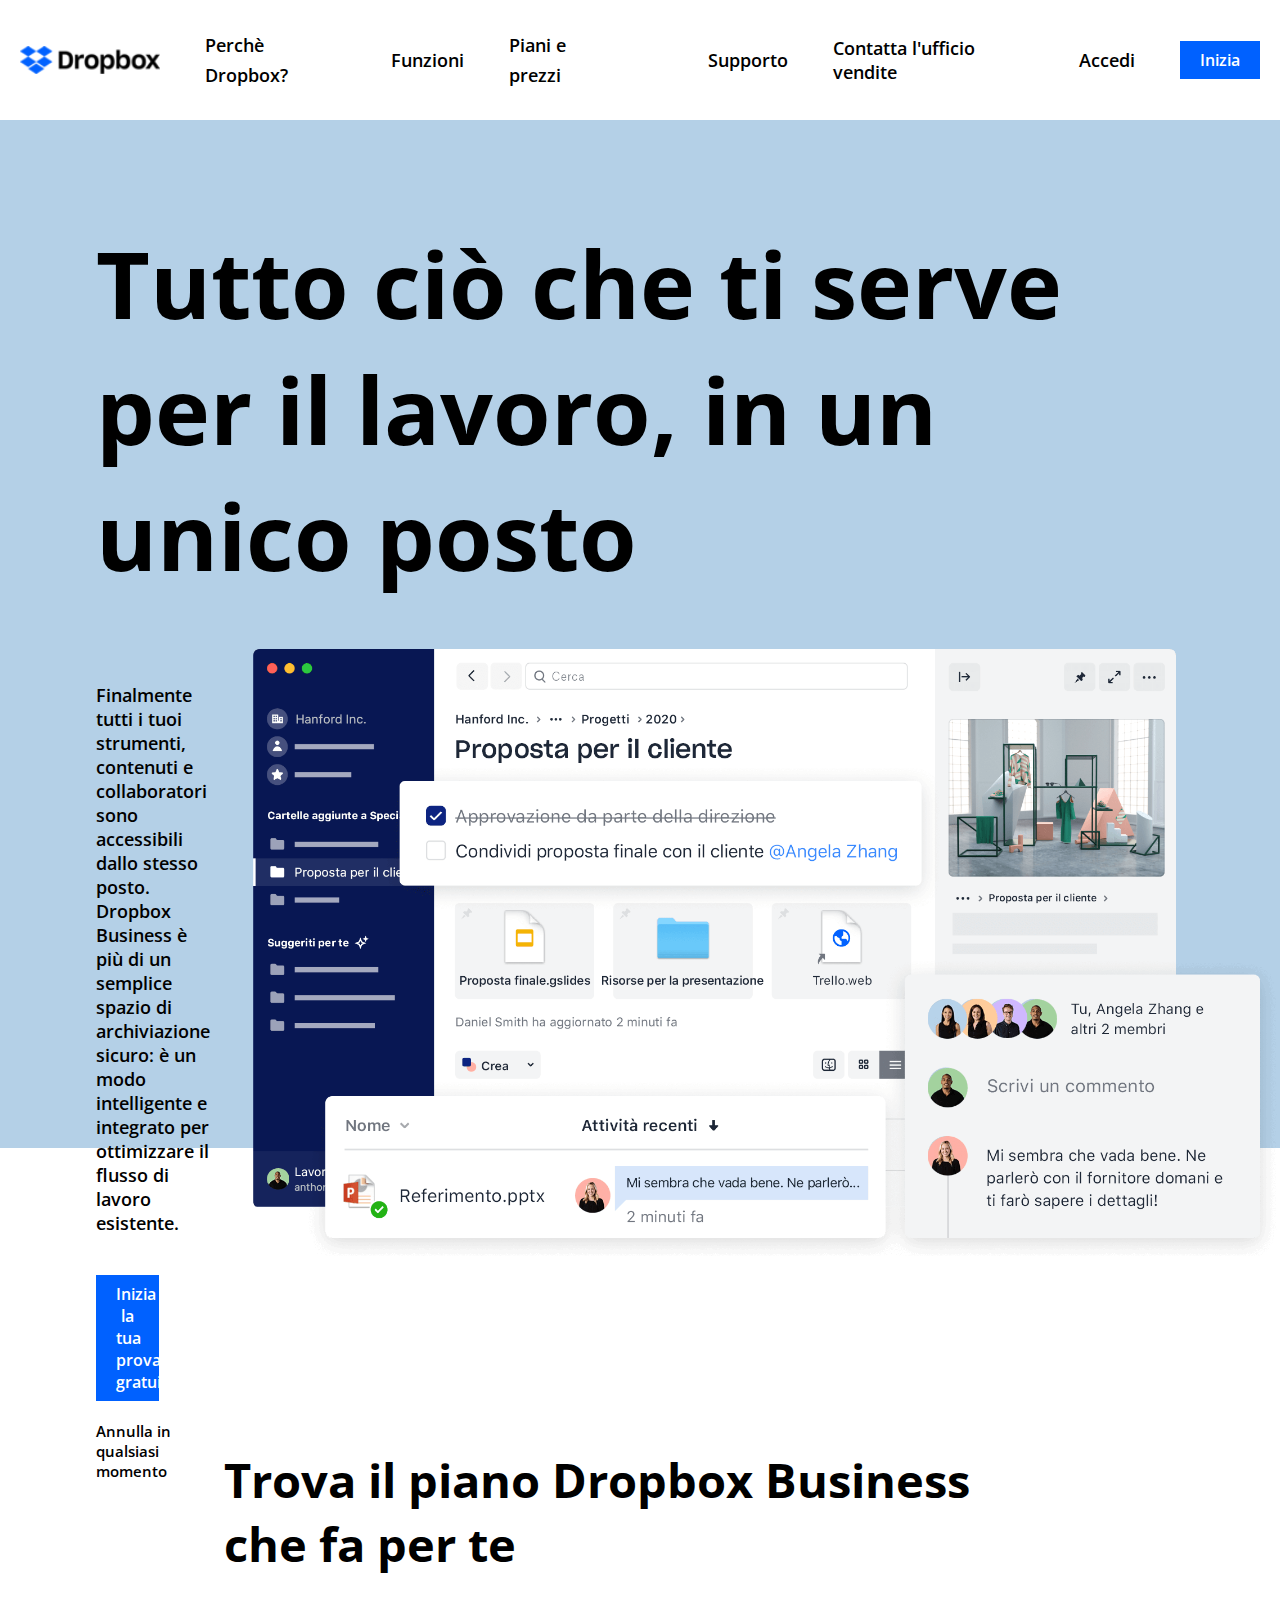
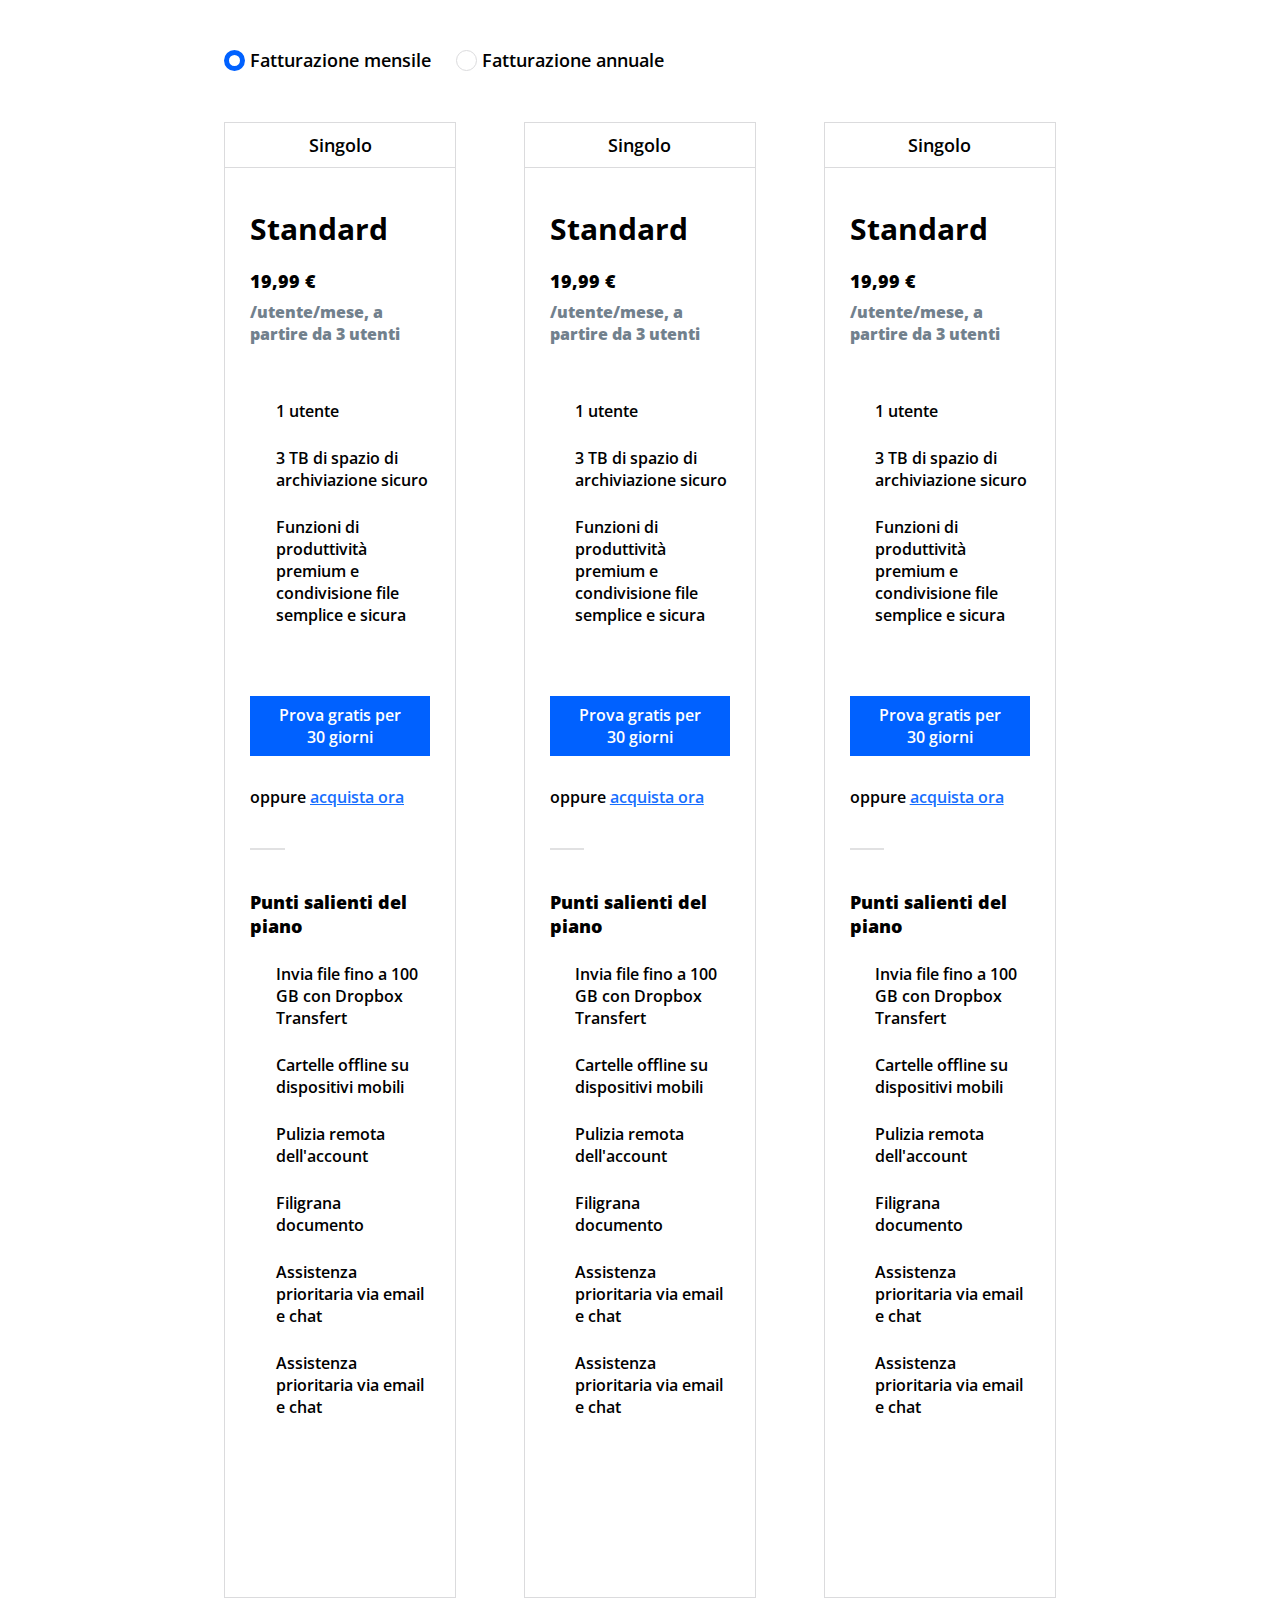
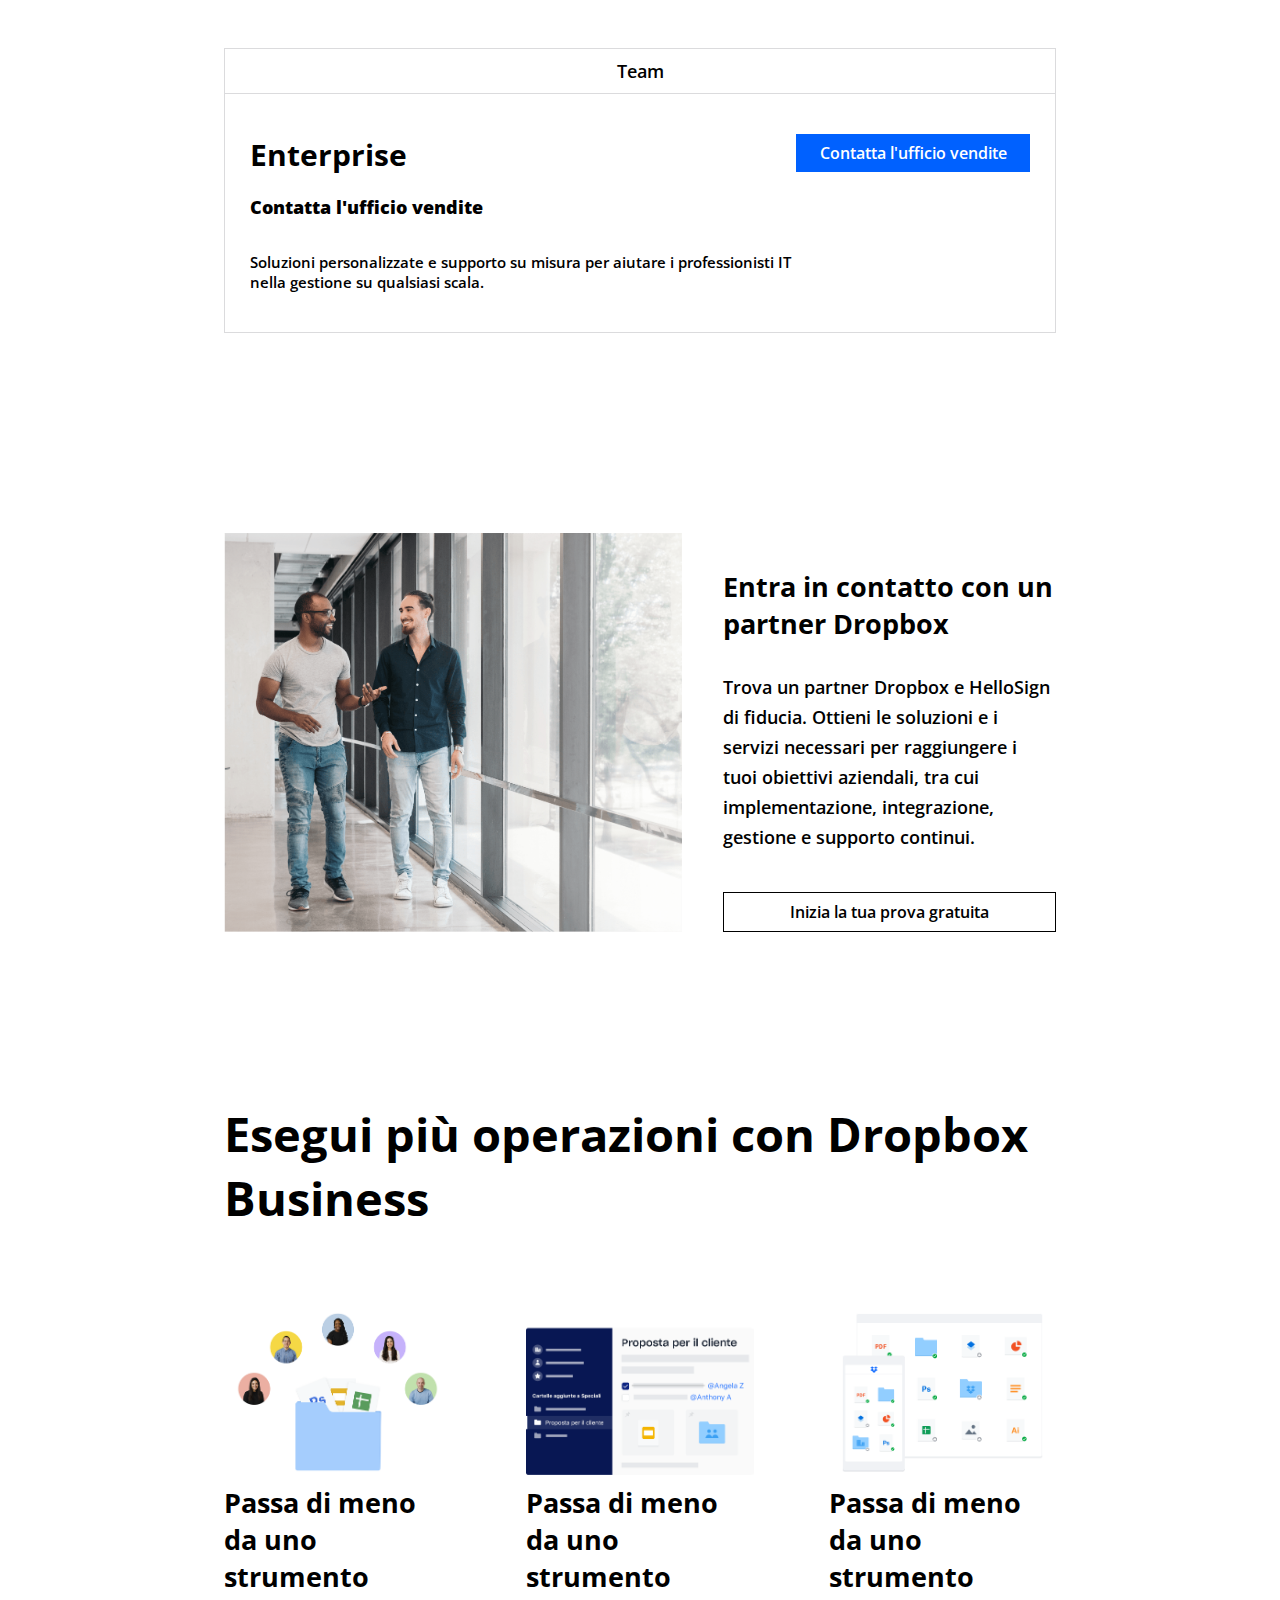
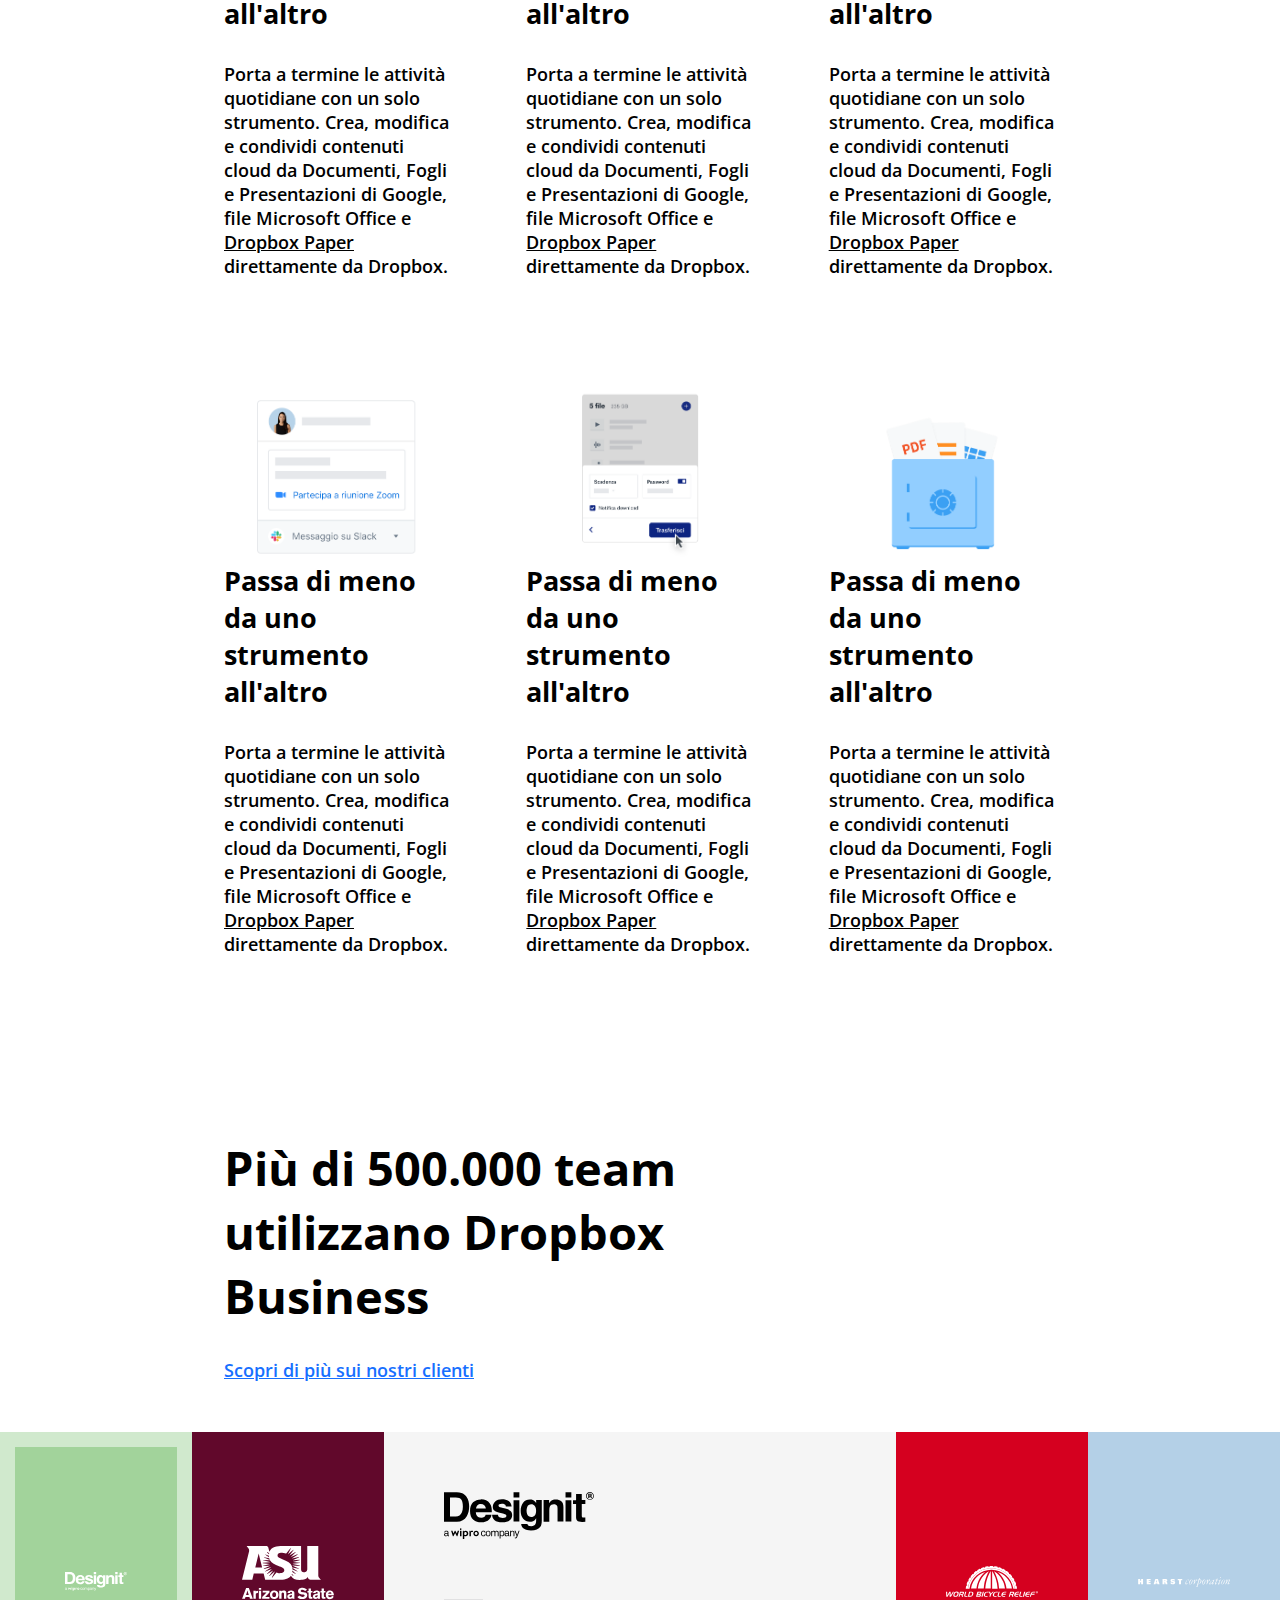
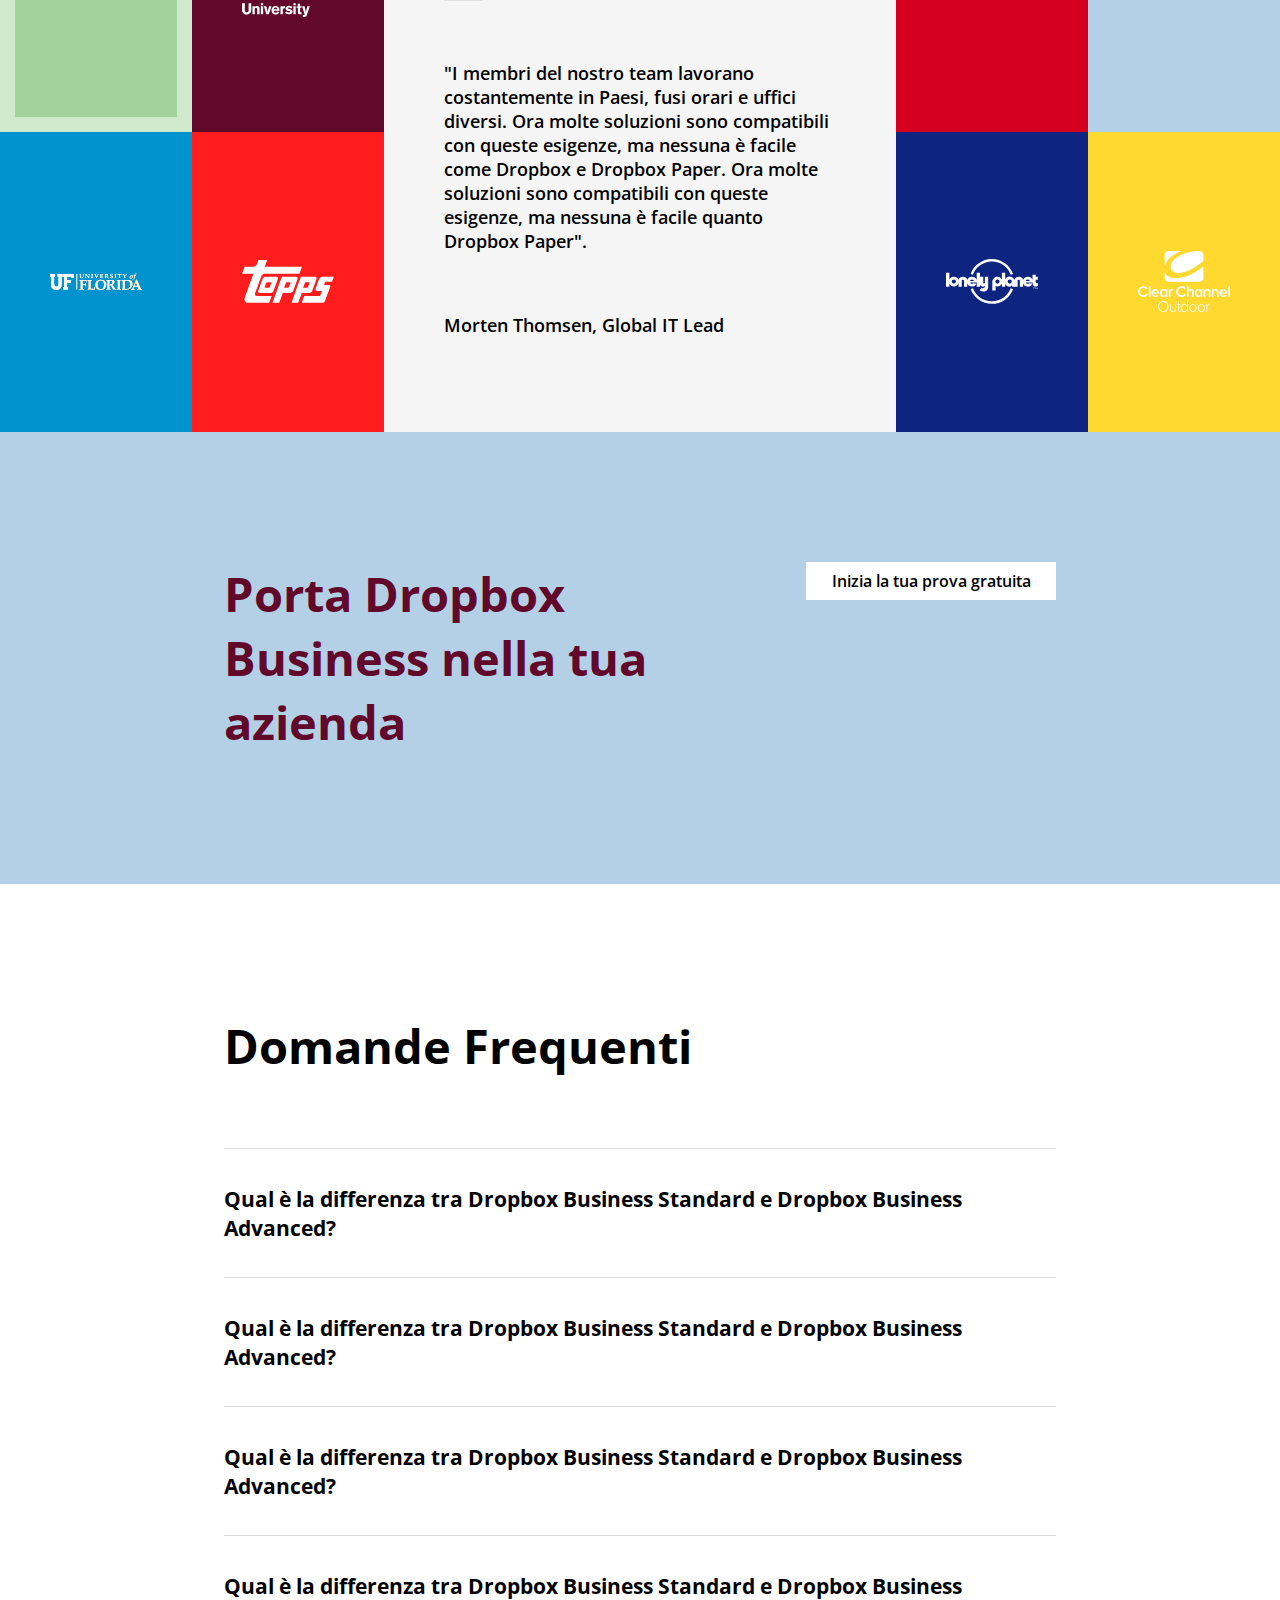
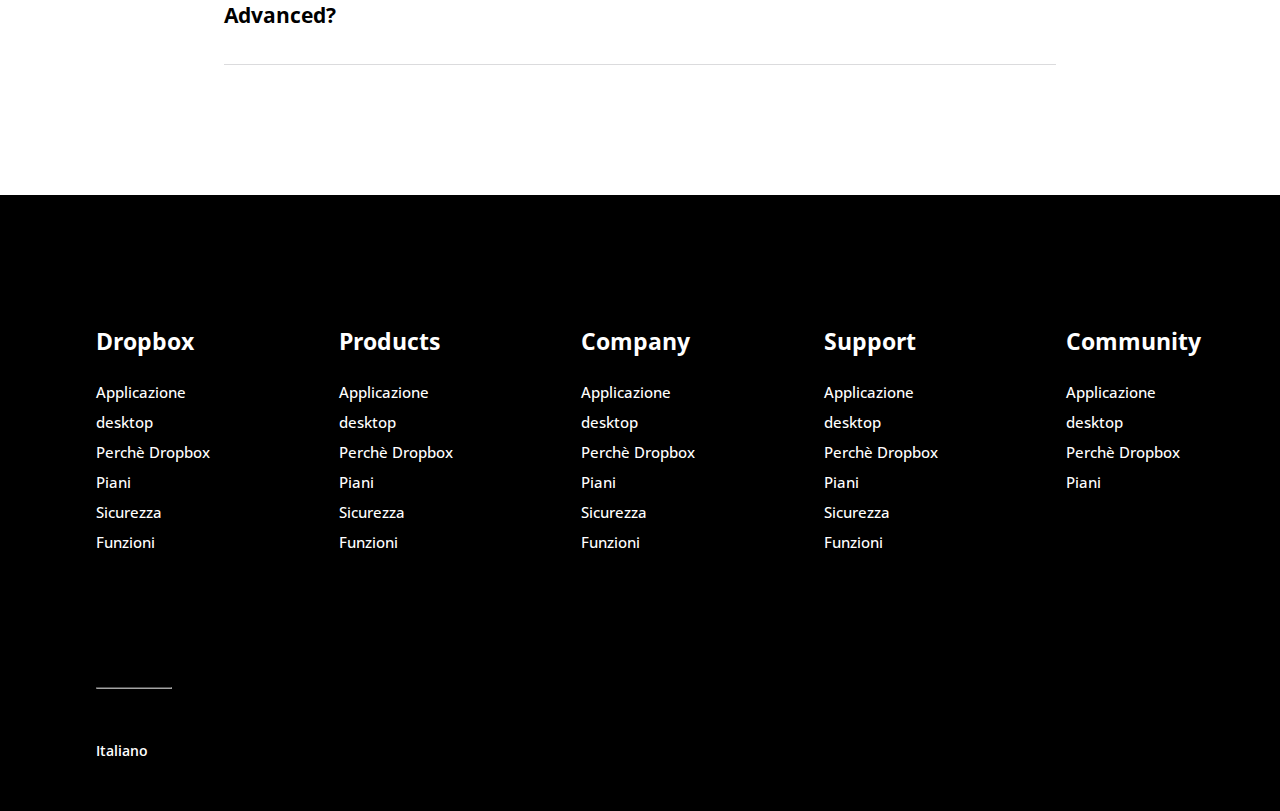
==== commit 5aa3a9dd: "Footer completed" ====
--- a/index.html
+++ b/index.html
@@ -615,7 +615,150 @@
 
     <!-- FOOTER -->
     <footer>
-        
+        <div class="container-large">
+            
+            <!-- Footer-Top -->
+            <div class="footer-top flex-container">
+                
+                <!-- Menù: Dropbox -->
+                <div class="col">
+
+                    <!-- Title -->
+                    <h3>Dropbox</h3>
+
+                    <!-- Menu -->
+                    <ul>
+                        <li>
+                            <a href="#">Applicazione desktop</a>
+                        </li>
+                        <li>
+                            <a href="#">Perchè Dropbox</a>
+                        </li>
+                        <li>
+                            <a href="#">Piani</a>
+                        </li>
+                        <li>
+                            <a href="#">Sicurezza</a>
+                        </li>
+                        <li>
+                            <a href="#">Funzioni</a>
+                        </li>
+                    </ul>
+                </div>
+                
+                <!-- Menù: Products -->
+                <div class="col">
+
+                    <!-- Title -->
+                    <h3>Products</h3>
+
+                    <!-- Menu -->
+                    <ul>
+                        <li>
+                            <a href="#">Applicazione desktop</a>
+                        </li>
+                        <li>
+                            <a href="#">Perchè Dropbox</a>
+                        </li>
+                        <li>
+                            <a href="#">Piani</a>
+                        </li>
+                        <li>
+                            <a href="#">Sicurezza</a>
+                        </li>
+                        <li>
+                            <a href="#">Funzioni</a>
+                        </li>
+                    </ul>
+                </div>
+                
+                <!-- Menù: Company -->
+                <div class="col">
+
+                    <!-- Title -->
+                    <h3>Company</h3>
+
+                    <!-- Menu -->
+                    <ul>
+                        <li>
+                            <a href="#">Applicazione desktop</a>
+                        </li>
+                        <li>
+                            <a href="#">Perchè Dropbox</a>
+                        </li>
+                        <li>
+                            <a href="#">Piani</a>
+                        </li>
+                        <li>
+                            <a href="#">Sicurezza</a>
+                        </li>
+                        <li>
+                            <a href="#">Funzioni</a>
+                        </li>
+                    </ul>
+                </div>
+                
+                <!-- Menù: Support -->
+                <div class="col">
+
+                    <!-- Title -->
+                    <h3>Support</h3>
+
+                    <!-- Menu -->
+                    <ul>
+                        <li>
+                            <a href="#">Applicazione desktop</a>
+                        </li>
+                        <li>
+                            <a href="#">Perchè Dropbox</a>
+                        </li>
+                        <li>
+                            <a href="#">Piani</a>
+                        </li>
+                        <li>
+                            <a href="#">Sicurezza</a>
+                        </li>
+                        <li>
+                            <a href="#">Funzioni</a>
+                        </li>
+                    </ul>
+                </div>
+                
+                <!-- Menù: Community -->
+                <div class="col">
+
+                    <!-- Title -->
+                    <h3>Community</h3>
+
+                    <!-- Menu -->
+                    <ul>
+                        <li>
+                            <a href="#">Applicazione desktop</a>
+                        </li>
+                        <li>
+                            <a href="#">Perchè Dropbox</a>
+                        </li>
+                        <li>
+                            <a href="#">Piani</a>
+                        </li>
+                    </ul>
+                </div>
+                
+            </div>
+
+            <hr>
+
+            <!-- Footer-Bottom -->
+            <div class="footer-bottom">
+
+                <!-- Language selector -->
+                <div class="language">
+                    <i class='fas fa-globe-americas'></i>
+                    Italiano
+                    <i class="fa-solid fa-caret-up"></i>
+                </div>
+            </div>
+        </div>
     </footer>
 </body>
 </html>--- a/css/style.css
+++ b/css/style.css
@@ -483,3 +483,51 @@
 
 
  /* FOOTER */
+footer {
+    background-color: black;
+    color: white;
+}
+
+footer hr {
+    width: 7%;
+    border-color: #a4a4a4;
+}
+
+/* Footer-Top */
+.footer-top {
+    justify-content: space-between;
+    padding: 130px 0;
+}
+
+.footer-top .col {
+    width: calc((100% / 5) - 100px);
+}
+
+.footer-top .col h3 {
+    font-size: 23px;
+    padding-bottom: 20px;
+}
+
+.footer-top .col ul {
+    line-height: 30px;
+    font-size: 15px;
+    font-weight: 500;
+}
+
+/* Footer-Bottom */
+.footer-bottom {
+    padding: 50px 0;
+    font-size: 14px;
+}
+
+.footer-bottom .language {
+    font-size: 14px;
+}
+
+.footer-bottom .fa-globe-americas {
+    font-size: 16px;
+}
+
+.footer-bottom .fa-caret-up {
+    font-size: 12px;
+}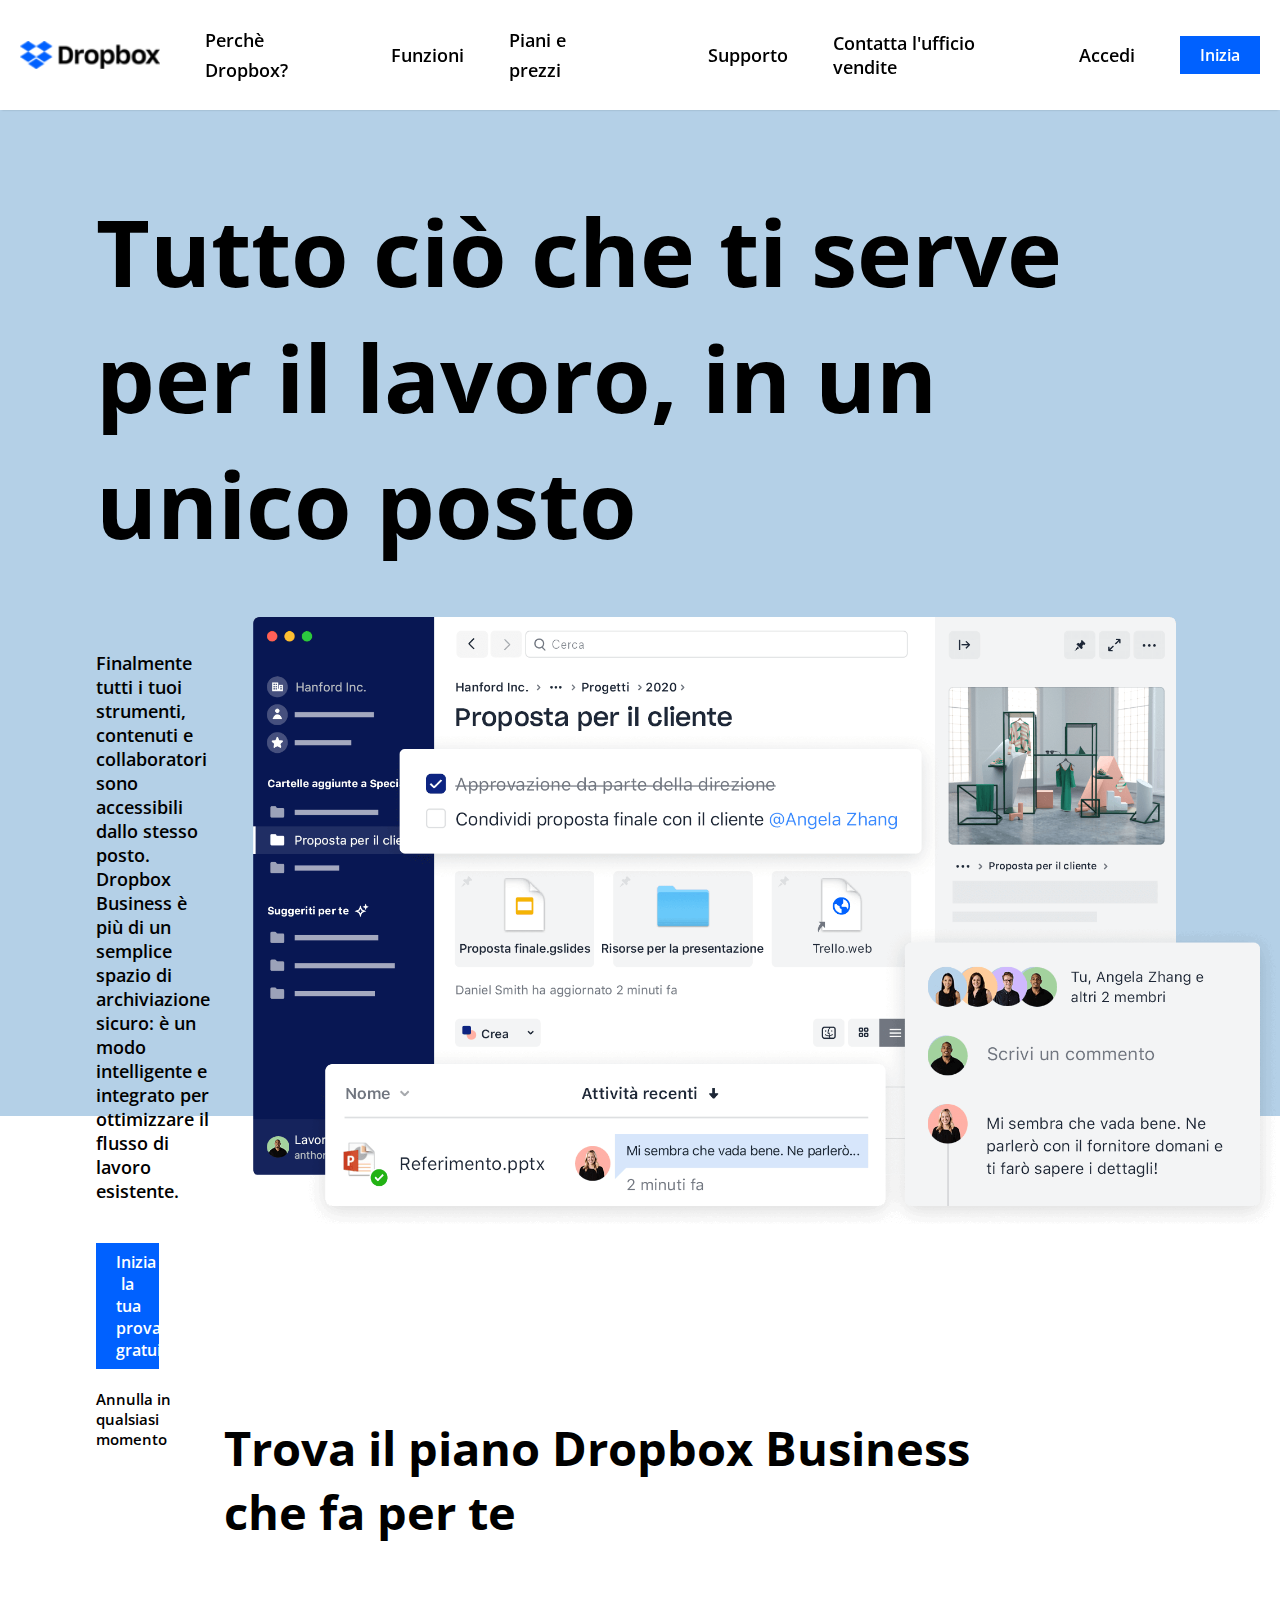
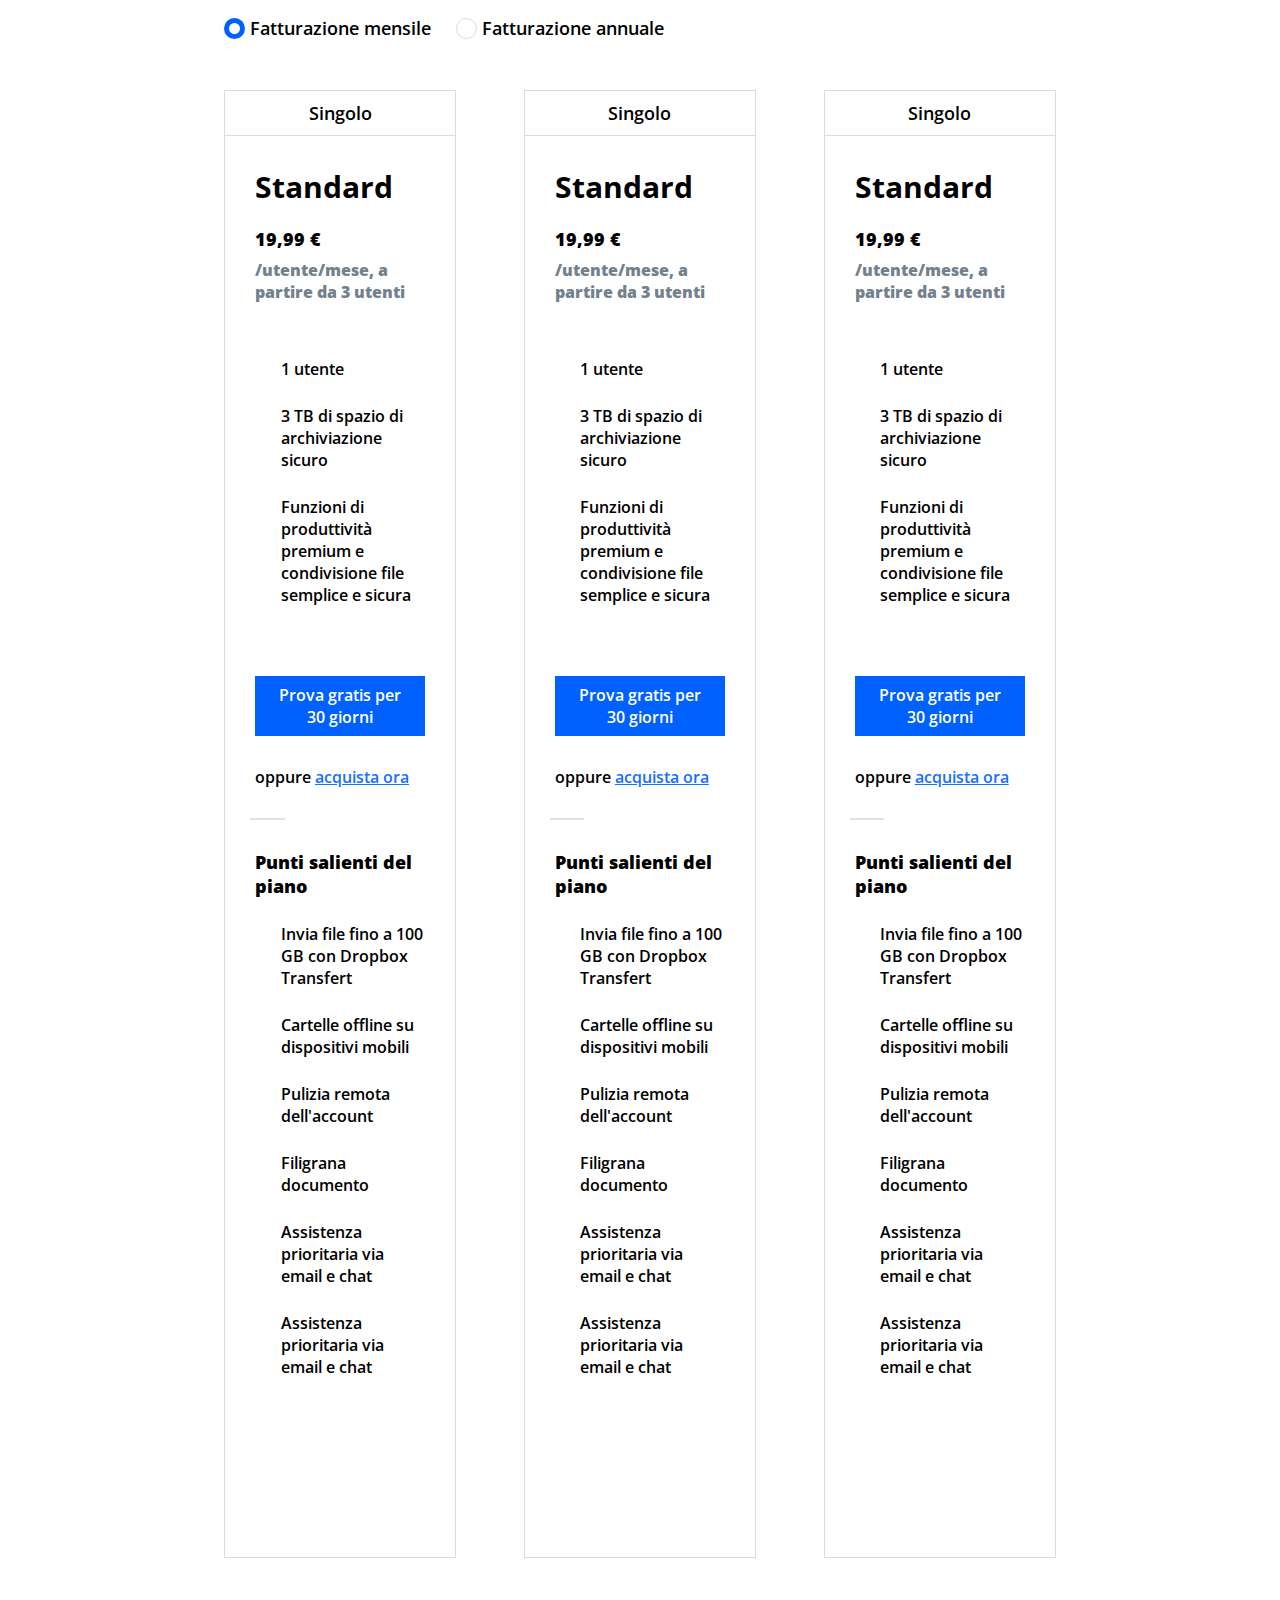
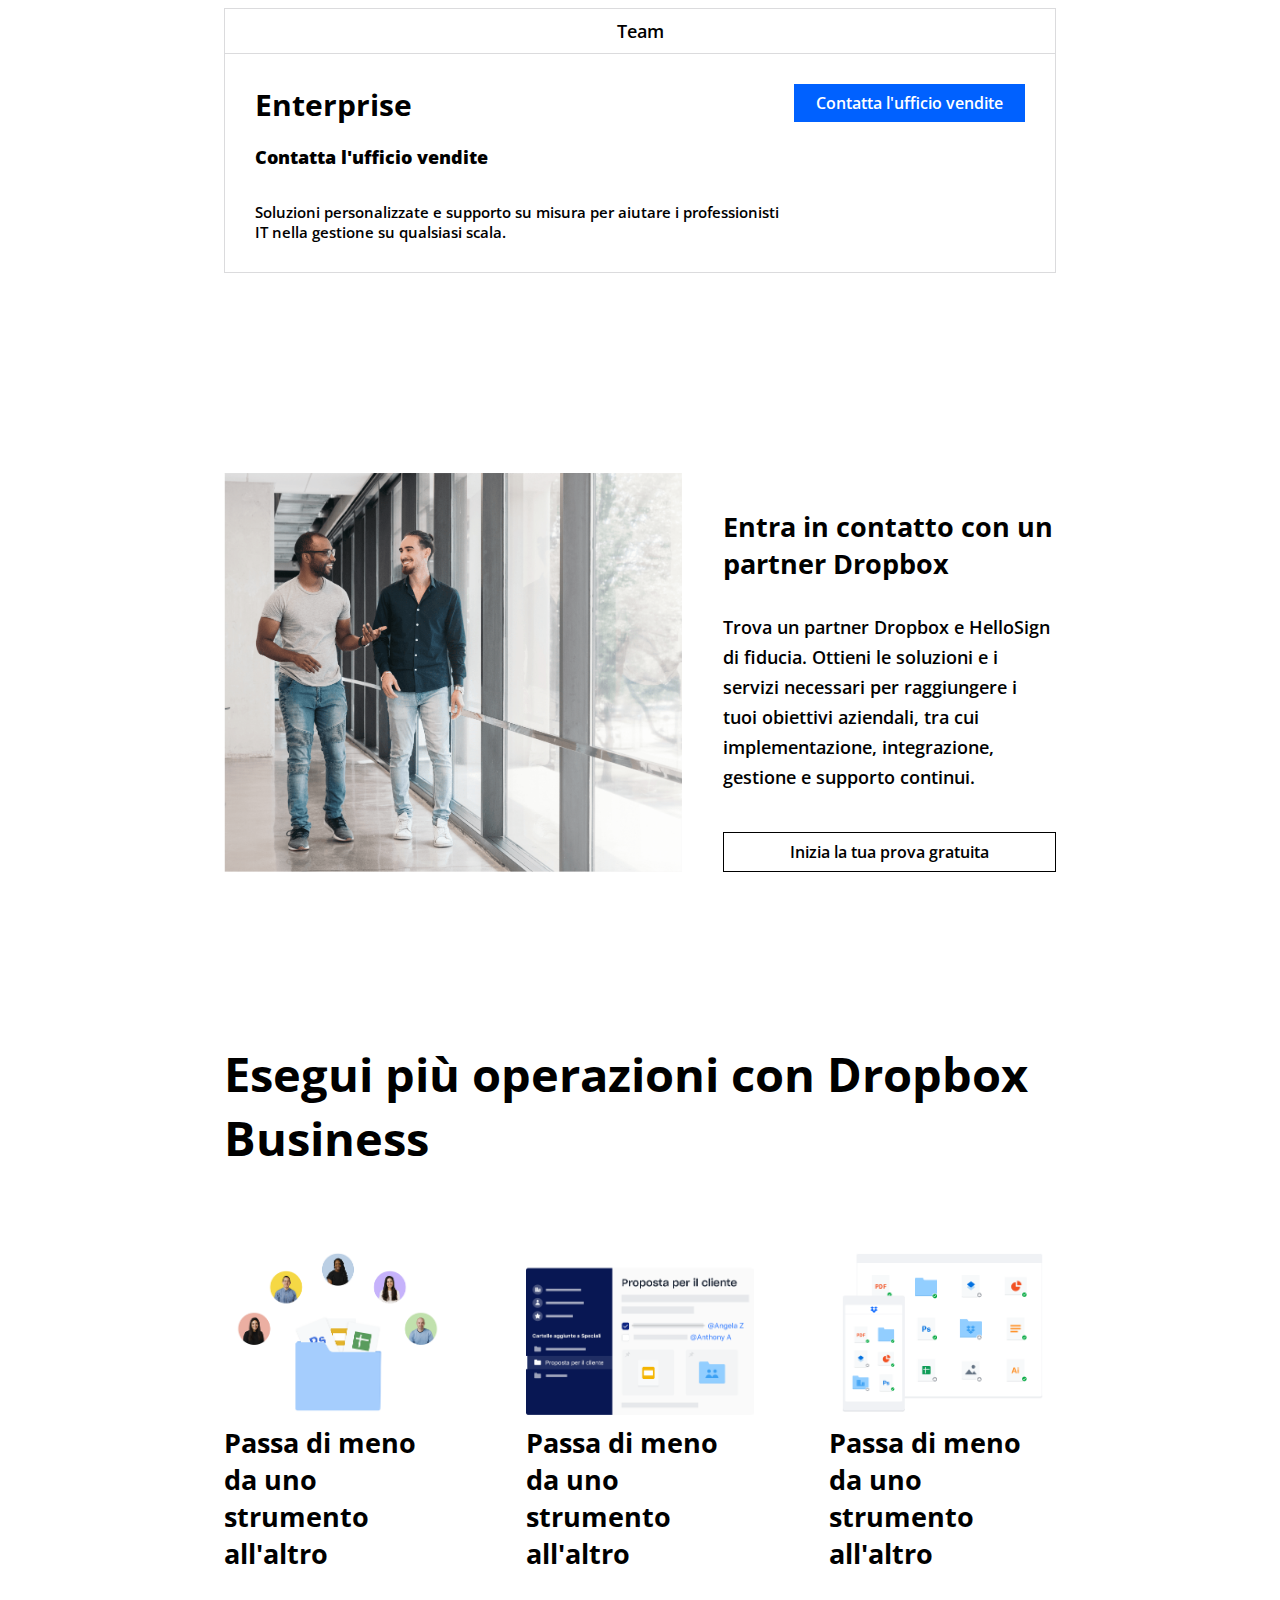
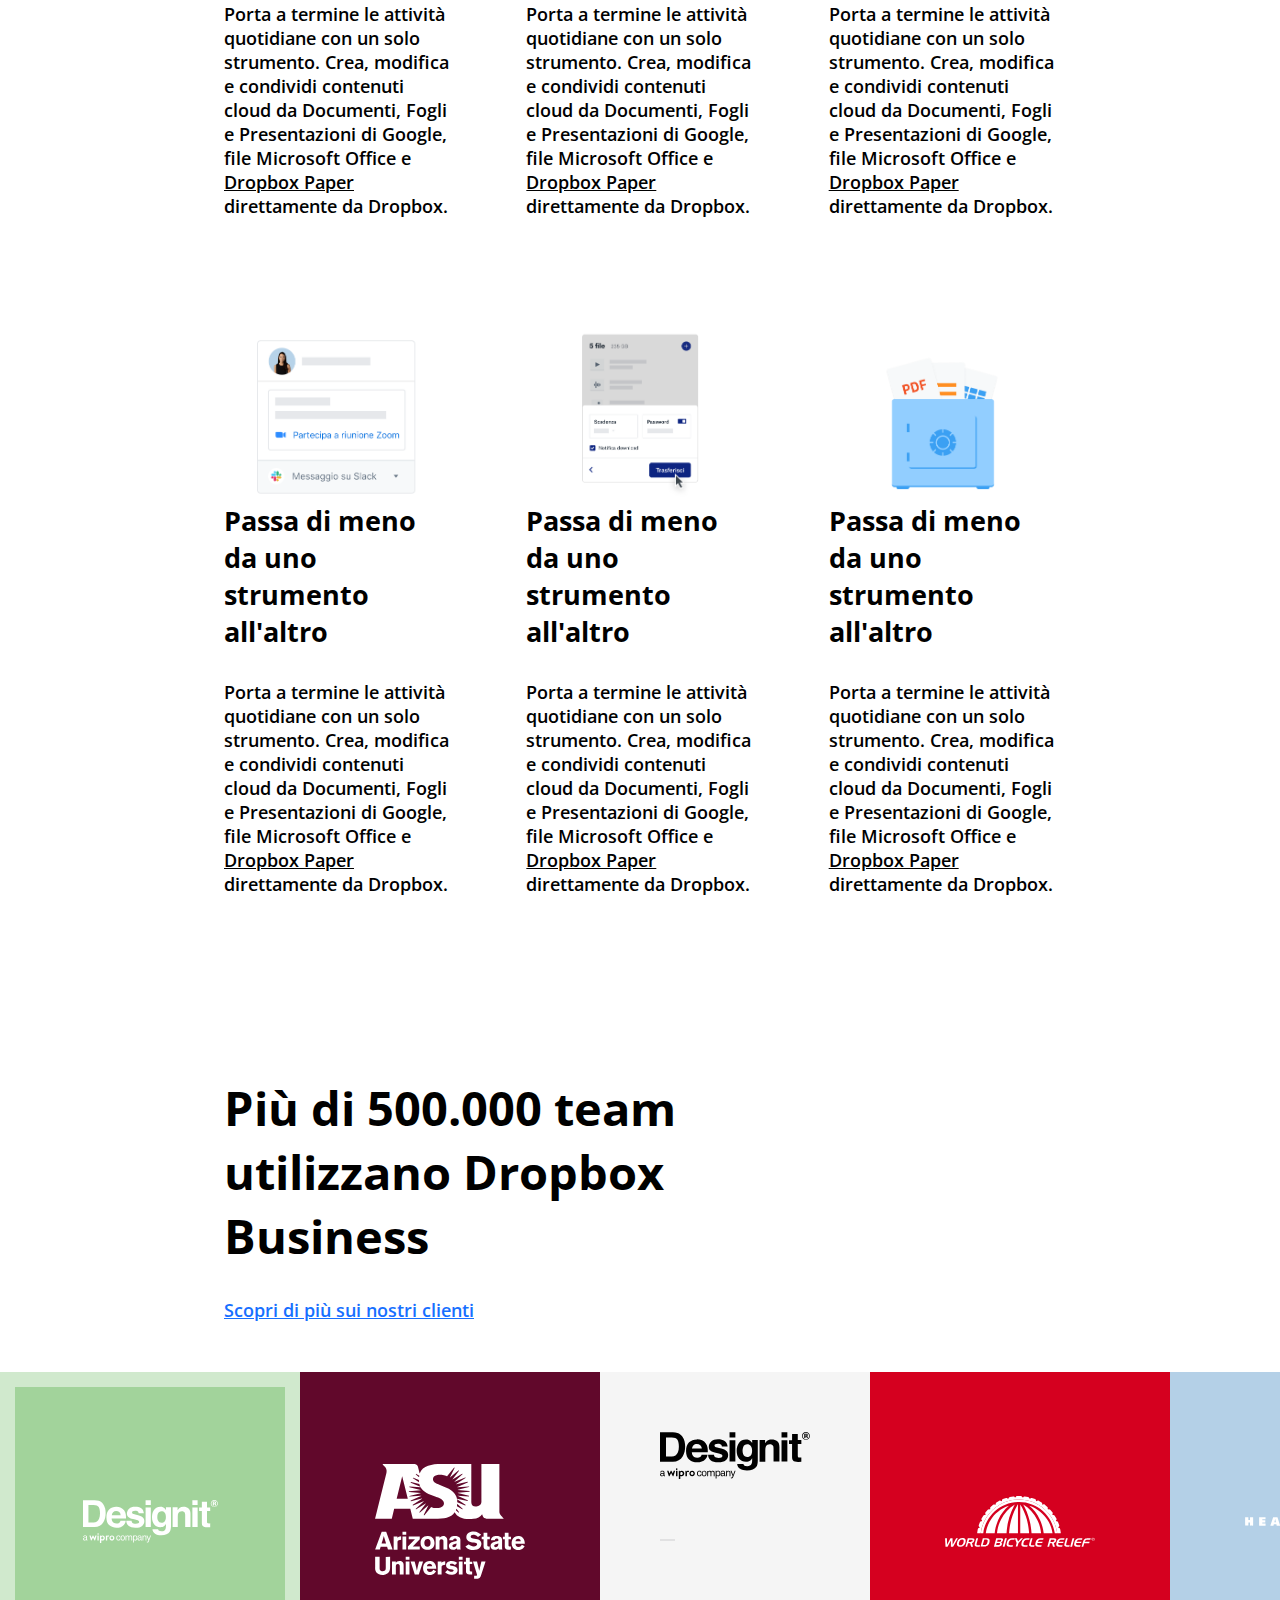
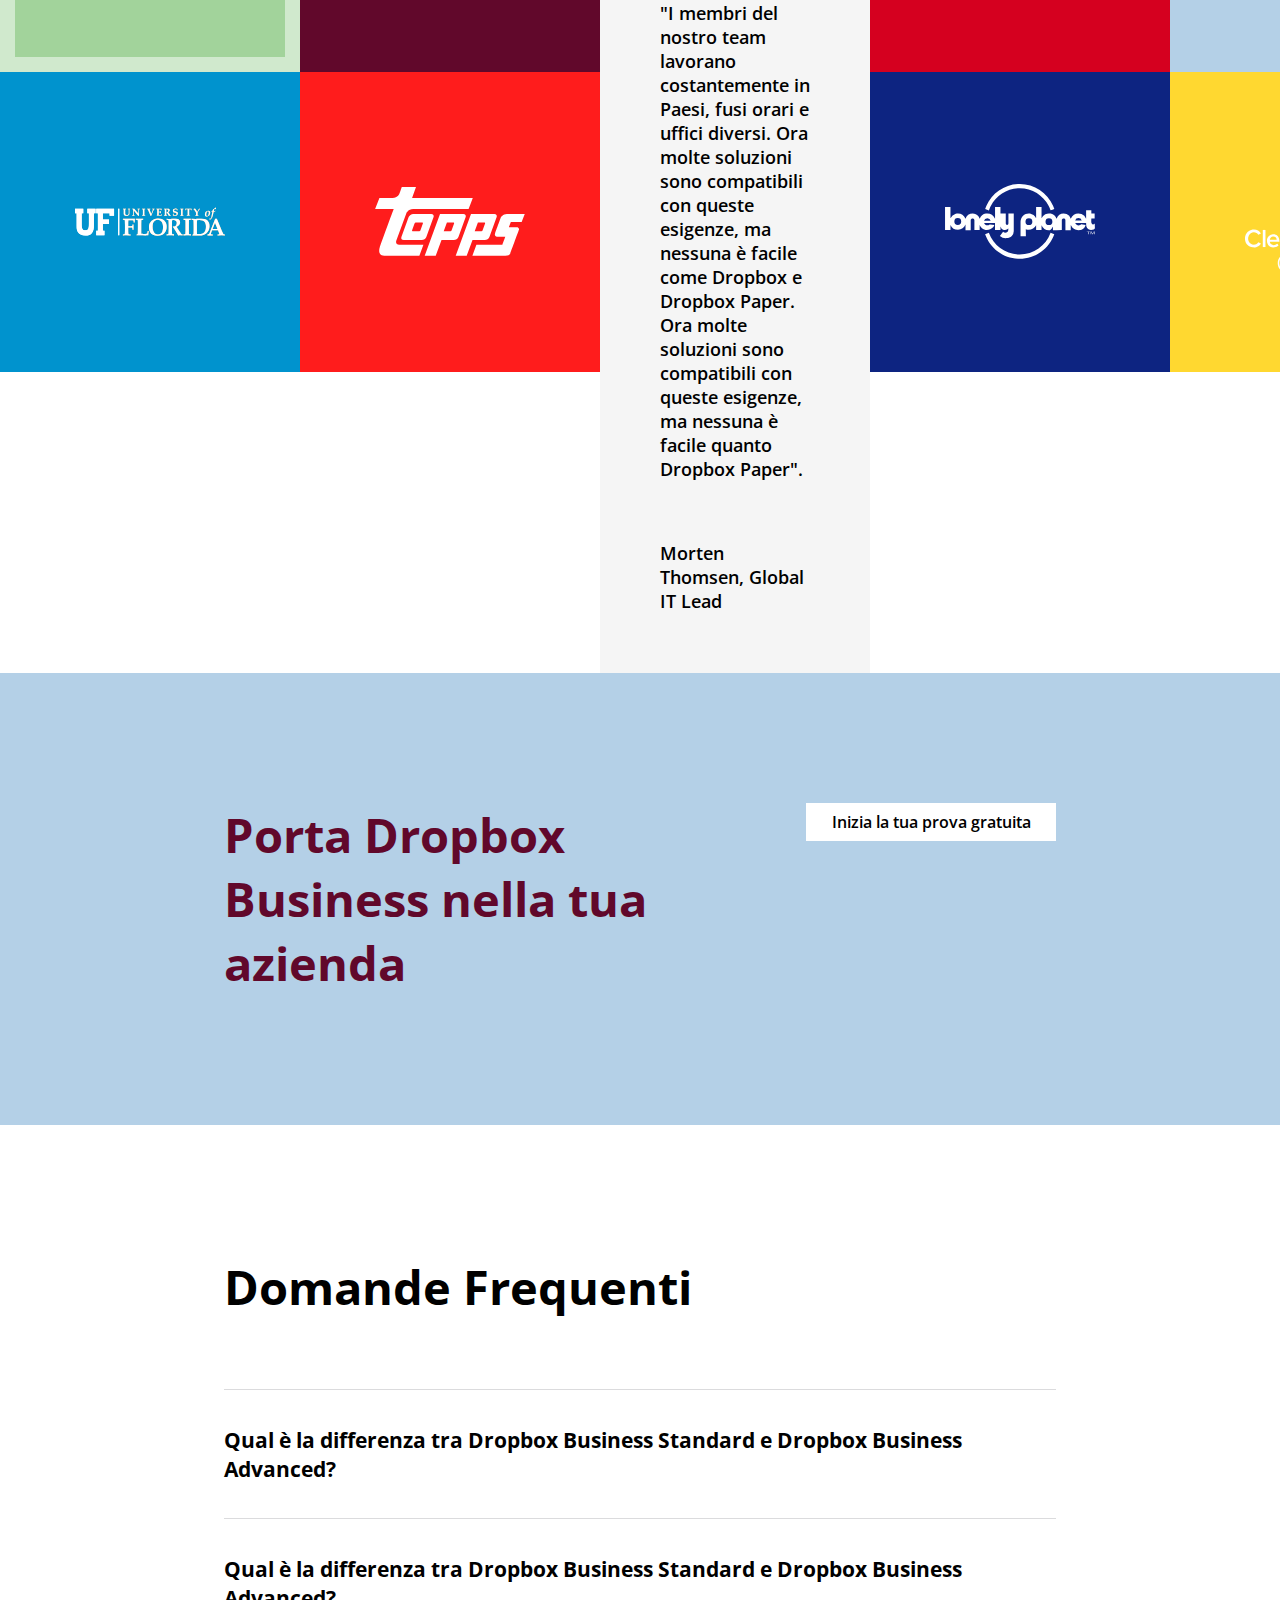
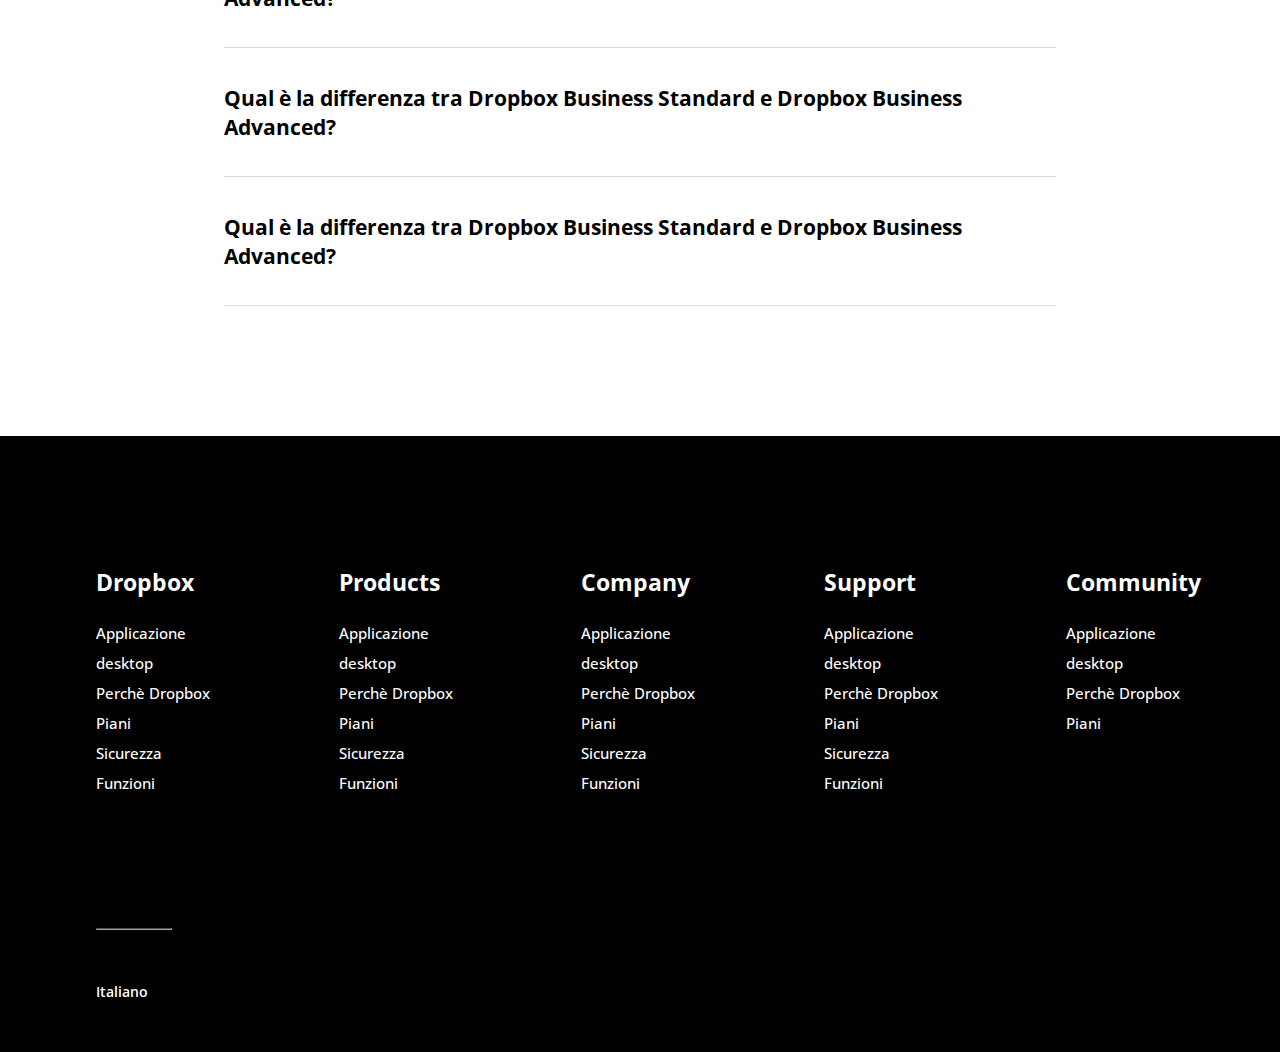
==== commit 2658f309: "Section Partners done again" ====
--- a/index.html
+++ b/index.html
@@ -77,7 +77,9 @@
 
                         <!-- Arrow Down -->
                         <div class="arrow-down">
-                            <i class="fa-solid fa-arrow-down"></i>
+                            <a href="#">
+                                <i class="fa-solid fa-arrow-down"></i>
+                            </a>
                         </div>
                     </div>
 
@@ -506,49 +508,48 @@
 
         <!-- SECTION - Partners -->
         <section id="partners" class="flex-container">
-
-            <!-- Column Left -->
-            <div class="col-left flex-container">
-                <div class="card flex-container">
+    
+            <!-- Col-Logos - Left -->
+            <div class="col-logos flex-container">
+                <div class="card-logo">
                     <img src="img/designit.svg" alt="Logo Designit">
                 </div>
-                <div class="card flex-container">
+                <div class="card-logo">
                     <img src="img/arizona_state_university.svg" alt="Logo Asu Arizona">
                 </div>
-                <div class="card flex-container">
+                <div class="card-logo">
                     <img src="img/university_of_florida.svg" alt="Logo University Florida">
                 </div>
-                <div class="card flex-container">
+                <div class="card-logo">
                     <img src="img/topps.svg" alt="Logo Topps">
                 </div>
             </div>
-            
-            <!-- Column Center -->
+
+            <!-- Col-Center -->
             <div class="col-center">
                 <img src="img/designit.svg" alt="Logo Designit">
                 <hr>
                 <p>"I membri del nostro team lavorano costantemente in Paesi, fusi orari e uffici diversi. Ora molte soluzioni sono compatibili con queste esigenze, ma nessuna è facile come Dropbox e Dropbox Paper. Ora molte soluzioni sono compatibili con queste esigenze, ma nessuna è facile quanto Dropbox Paper".</p>
                 <div>Morten Thomsen, Global IT Lead</div>
             </div>
-            
-            <!-- Column Right -->
-            <div class="col-right flex-container">
-                <div class="card flex-container">
+
+            <!-- Col-Logos - Right -->
+            <div class="col-logos flex-container">
+                <div class="card-logo flex-container">
                     <img src="img/world_bicycle_relief.svg" alt="Logo World Bicycle Relief">
                 </div>
-                <div class="card flex-container">
+                <div class="card-logo flex-container">
                     <img src="img/hearst_corp.svg" alt="Logo Hearst Corp">
                 </div>
-                <div class="card flex-container">
+                <div class="card-logo flex-container">
                     <img src="img/lonely_planet.svg" alt="Logo Lonely Planet">
                 </div>
-                <div class="card flex-container">
+                <div class="card-logo flex-container">
                     <img src="img/clear_channel.svg" alt="Logo Clear Channel Outdoor">
                 </div>
             </div>
-
-        </section>
-
+        </section>    
+        
         <!-- SECTION - CTA Free Trial -->
         <section id="free-trial">
             <div class="container-small">
@@ -611,6 +612,7 @@
                 
             </div>
         </section>
+
     </main>
 
     <!-- FOOTER -->
@@ -618,9 +620,9 @@
         <div class="container-large">
             
             <!-- Footer-Top -->
-            <div class="footer-top flex-container">
-                
-                <!-- Menù: Dropbox -->
+            <nav class="footer-top flex-container">
+                
+                <!-- Menu: Dropbox -->
                 <div class="col">
 
                     <!-- Title -->
@@ -646,7 +648,7 @@
                     </ul>
                 </div>
                 
-                <!-- Menù: Products -->
+                <!-- Menu: Products -->
                 <div class="col">
 
                     <!-- Title -->
@@ -672,7 +674,7 @@
                     </ul>
                 </div>
                 
-                <!-- Menù: Company -->
+                <!-- Menu: Company -->
                 <div class="col">
 
                     <!-- Title -->
@@ -698,7 +700,7 @@
                     </ul>
                 </div>
                 
-                <!-- Menù: Support -->
+                <!-- Menu: Support -->
                 <div class="col">
 
                     <!-- Title -->
@@ -724,7 +726,7 @@
                     </ul>
                 </div>
                 
-                <!-- Menù: Community -->
+                <!-- Menu: Community -->
                 <div class="col">
 
                     <!-- Title -->
@@ -742,9 +744,8 @@
                             <a href="#">Piani</a>
                         </li>
                     </ul>
-                </div>
-                
-            </div>
+                </div>                
+            </nav>
 
             <hr>
 
--- a/css/style.css
+++ b/css/style.css
@@ -85,7 +85,13 @@
 /* HEADER */
 header {
     background-color: white;
-    padding: 30px 20px;
+    padding: 25px 20px;
+    position: fixed;
+    z-index: 1000;
+    width: 100%;
+    left: 0;
+    top: 0;
+    box-shadow: 0 2px 2px -2px rgb(0 0 0 / 20%);
 }
 
 nav {
@@ -114,6 +120,9 @@
 }
 
 /* MAIN */
+main {
+    margin-top: 88px;
+}
 
 /* SECTION - Jumbotron */
 #jumbotron {
@@ -230,7 +239,7 @@
 
 #sub-plans .card-body,
 #sub-plans .card-bottom {
-    padding: 40px 25px;
+    padding: 30px;
 }
 
 #sub-plans .card-body h3 {
@@ -360,21 +369,20 @@
 /* SECTION - Partners */
 #partners {
     justify-content: space-between;
+}
+
+#partners .col-logos {
+    width: 600px;
     height: 600px;
-}
-
-#partners .col-left, 
-#partners .col-right {
-    width: 30%;
-    height: 100%;
+    background-color: lightcoral;
+    flex-shrink: 0;
     flex-wrap: wrap;
 }
 
 #partners .col-center {
-    width: 40%;
-    height: 100%;
     background-color: #f5f5f5;
     padding: 60px;
+    flex-grow: 1;
 }
 
 #partners .col-center p {
@@ -391,52 +399,54 @@
     padding-bottom: 60px;
 }
 
-#partners .card {
-    width: 50%;
+#partners .col-logos .card-logo {
+    width: 300px;
     height: 300px;
+    background-color: lightblue;
+    display: flex;
     justify-content: center;
     align-items: center;
-    padding: 50px;
-}
-
-#partners .card img {
+}
+
+#partners .col-logos .card-logo img {
+    width: 50%;
     filter: invert(1);
 }
 
 /* Colored Cards - COL-LEFT */
-#partners .col-left .card:nth-child(1) {
+#partners .col-logos:first-child .card-logo:nth-child(1) {
     background-color: #a2d39b;
     border: 15px solid #d0e9cd;
 }    
 
-#partners .col-left .card:nth-child(2) {
+#partners .col-logos:first-child .card-logo:nth-child(2) {
     background-color: #61082b;
 }    
 
-#partners .col-left .card:nth-child(3) {
+#partners .col-logos:first-child .card-logo:nth-child(3) {
     background-color: #0093ce;
 }    
 
-#partners .col-left .card:nth-child(4) {
+#partners .col-logos:first-child .card-logo:nth-child(4) {
     background-color: #ff1c1c;
 }    
 
 /* Colored Cards - COL-RIGHT */
-#partners .col-right .card:nth-child(1) {
+#partners .col-logos:last-child .card-logo:nth-child(1) {
     background-color: #d5001f;
 }    
 
-#partners .col-right .card:nth-child(2) {
+#partners .col-logos:last-child .card-logo:nth-child(2) {
     background-color: #b4d0e7;
 }    
 
-#partners .col-right .card:nth-child(3) {
+#partners .col-logos:last-child .card-logo:nth-child(3) {
     background-color: #0d2481;
 }    
 
-#partners .col-right .card:nth-child(4) {
+#partners .col-logos:last-child .card-logo:nth-child(4) {
     background-color: #ffd830;
-}    
+}
 
 /* SECTION - CTA Free Trial */
 #free-trial {
@@ -496,6 +506,7 @@
 /* Footer-Top */
 .footer-top {
     justify-content: space-between;
+    align-items: flex-start;
     padding: 130px 0;
 }
 
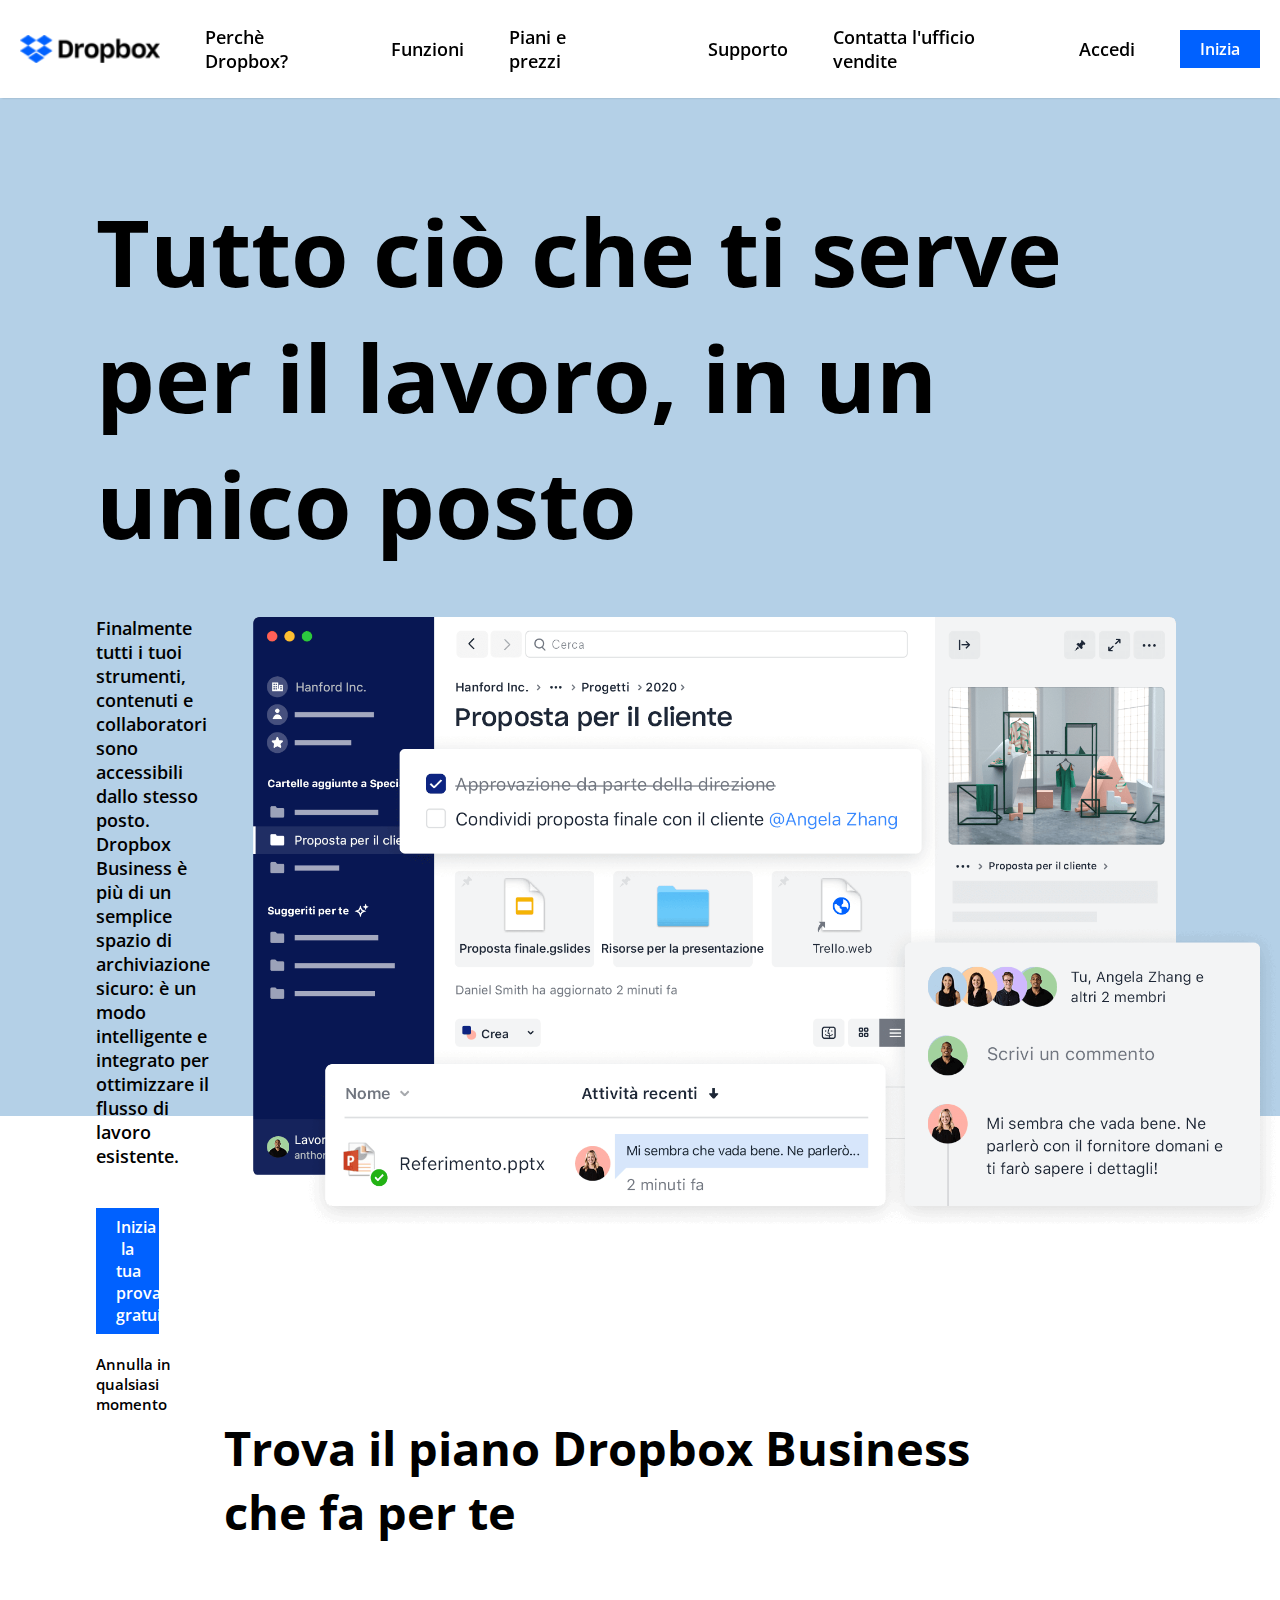
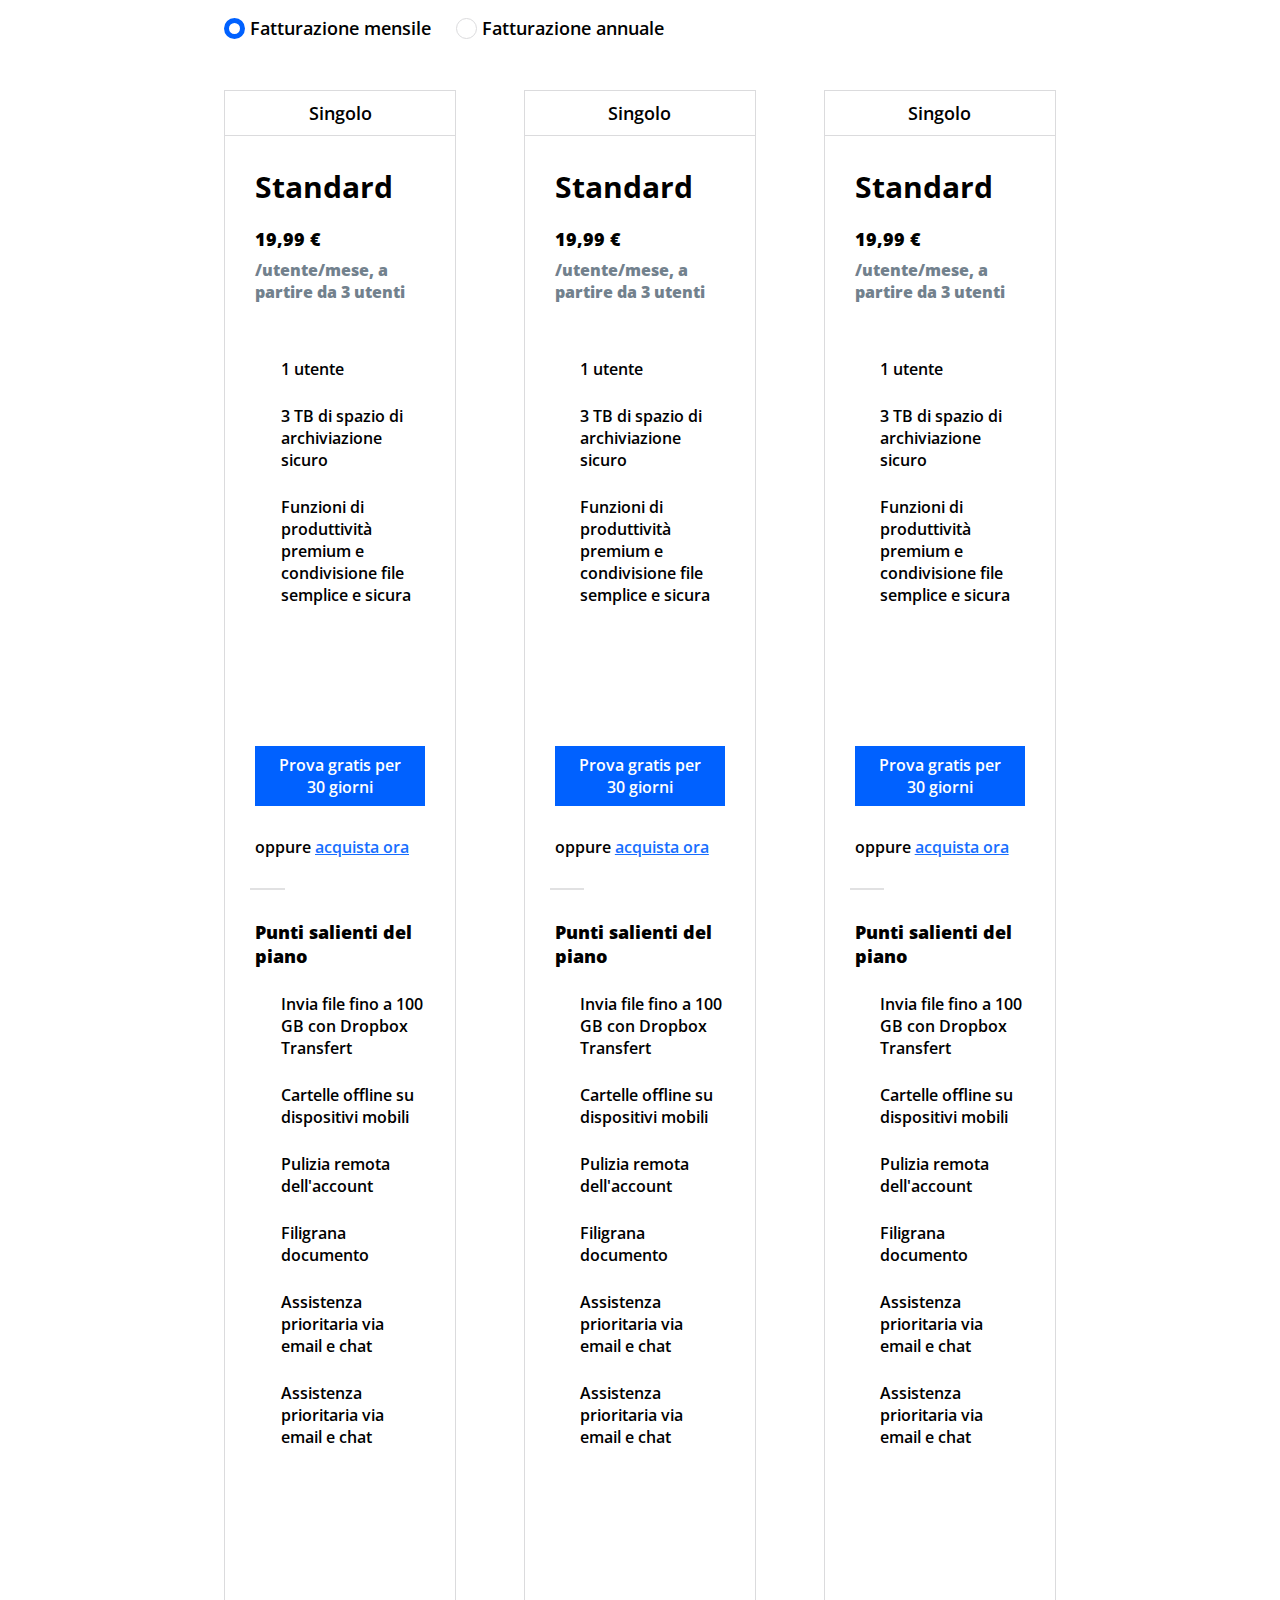
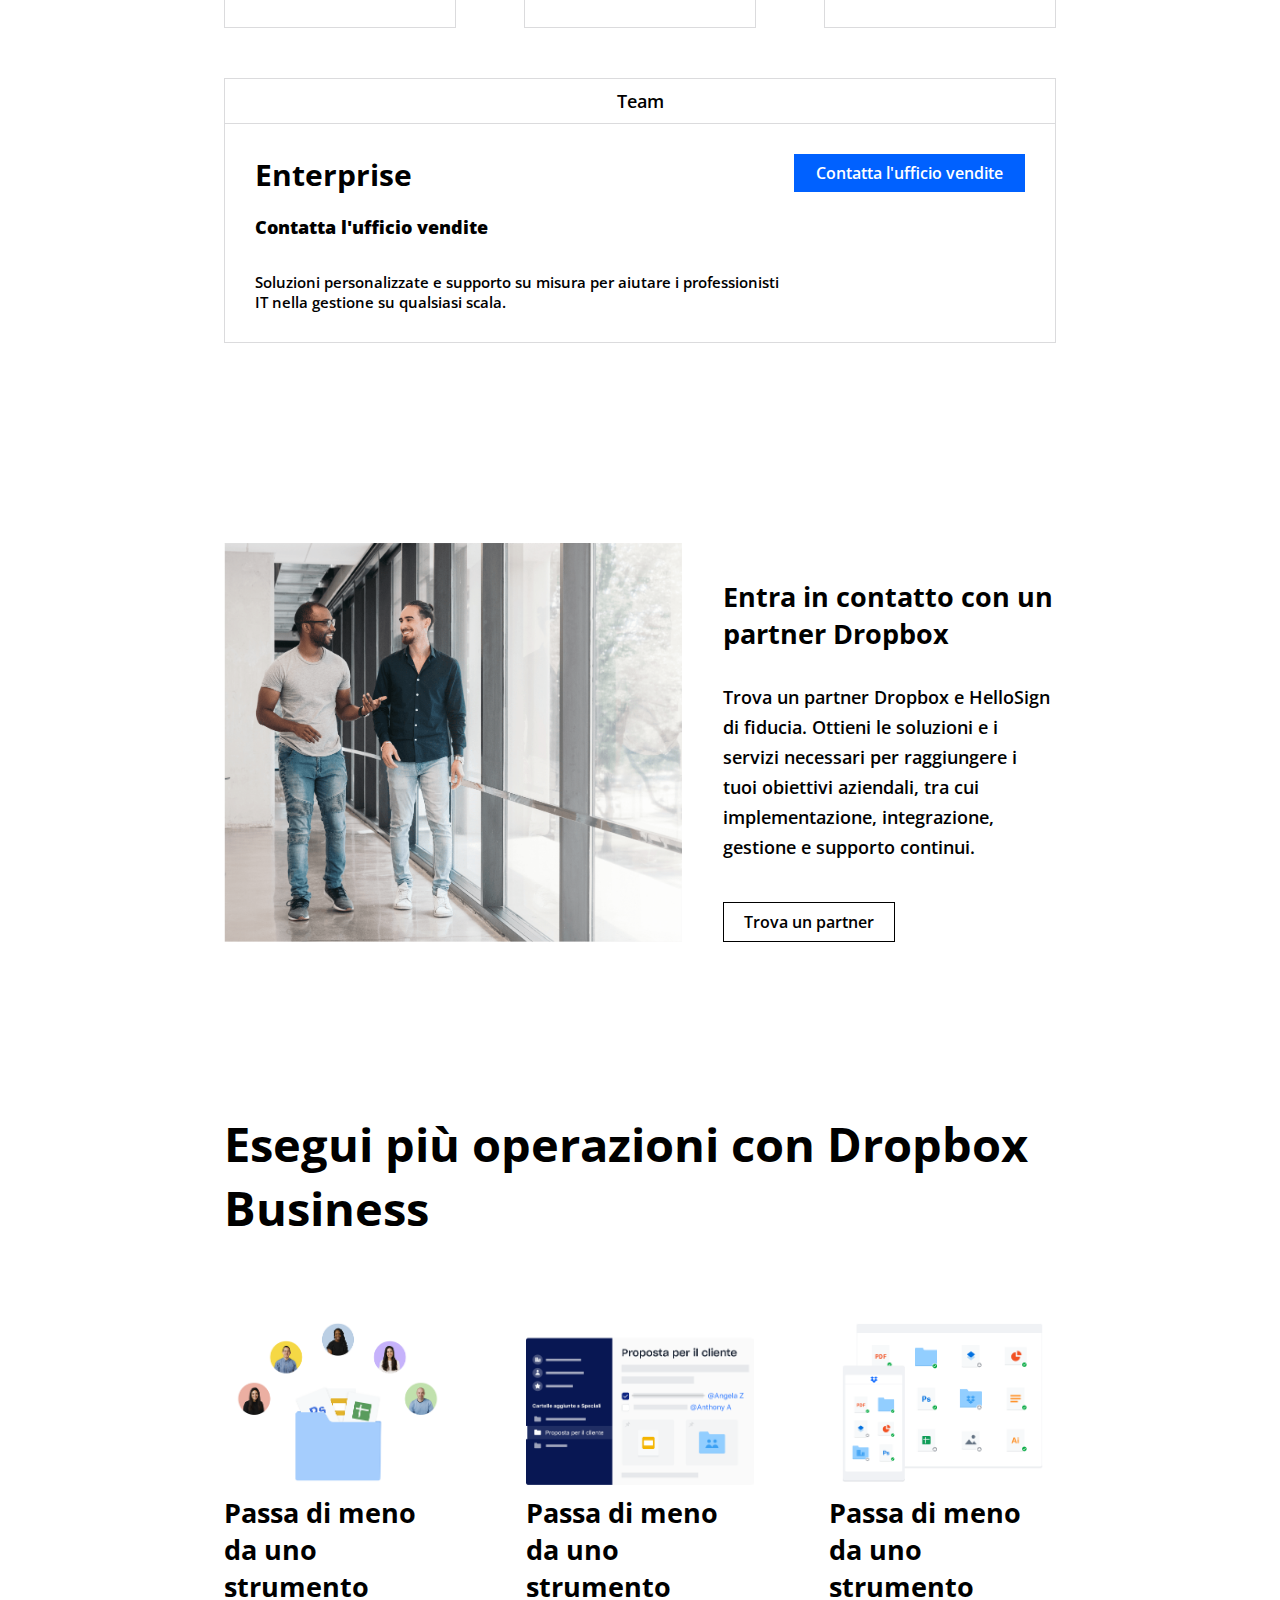
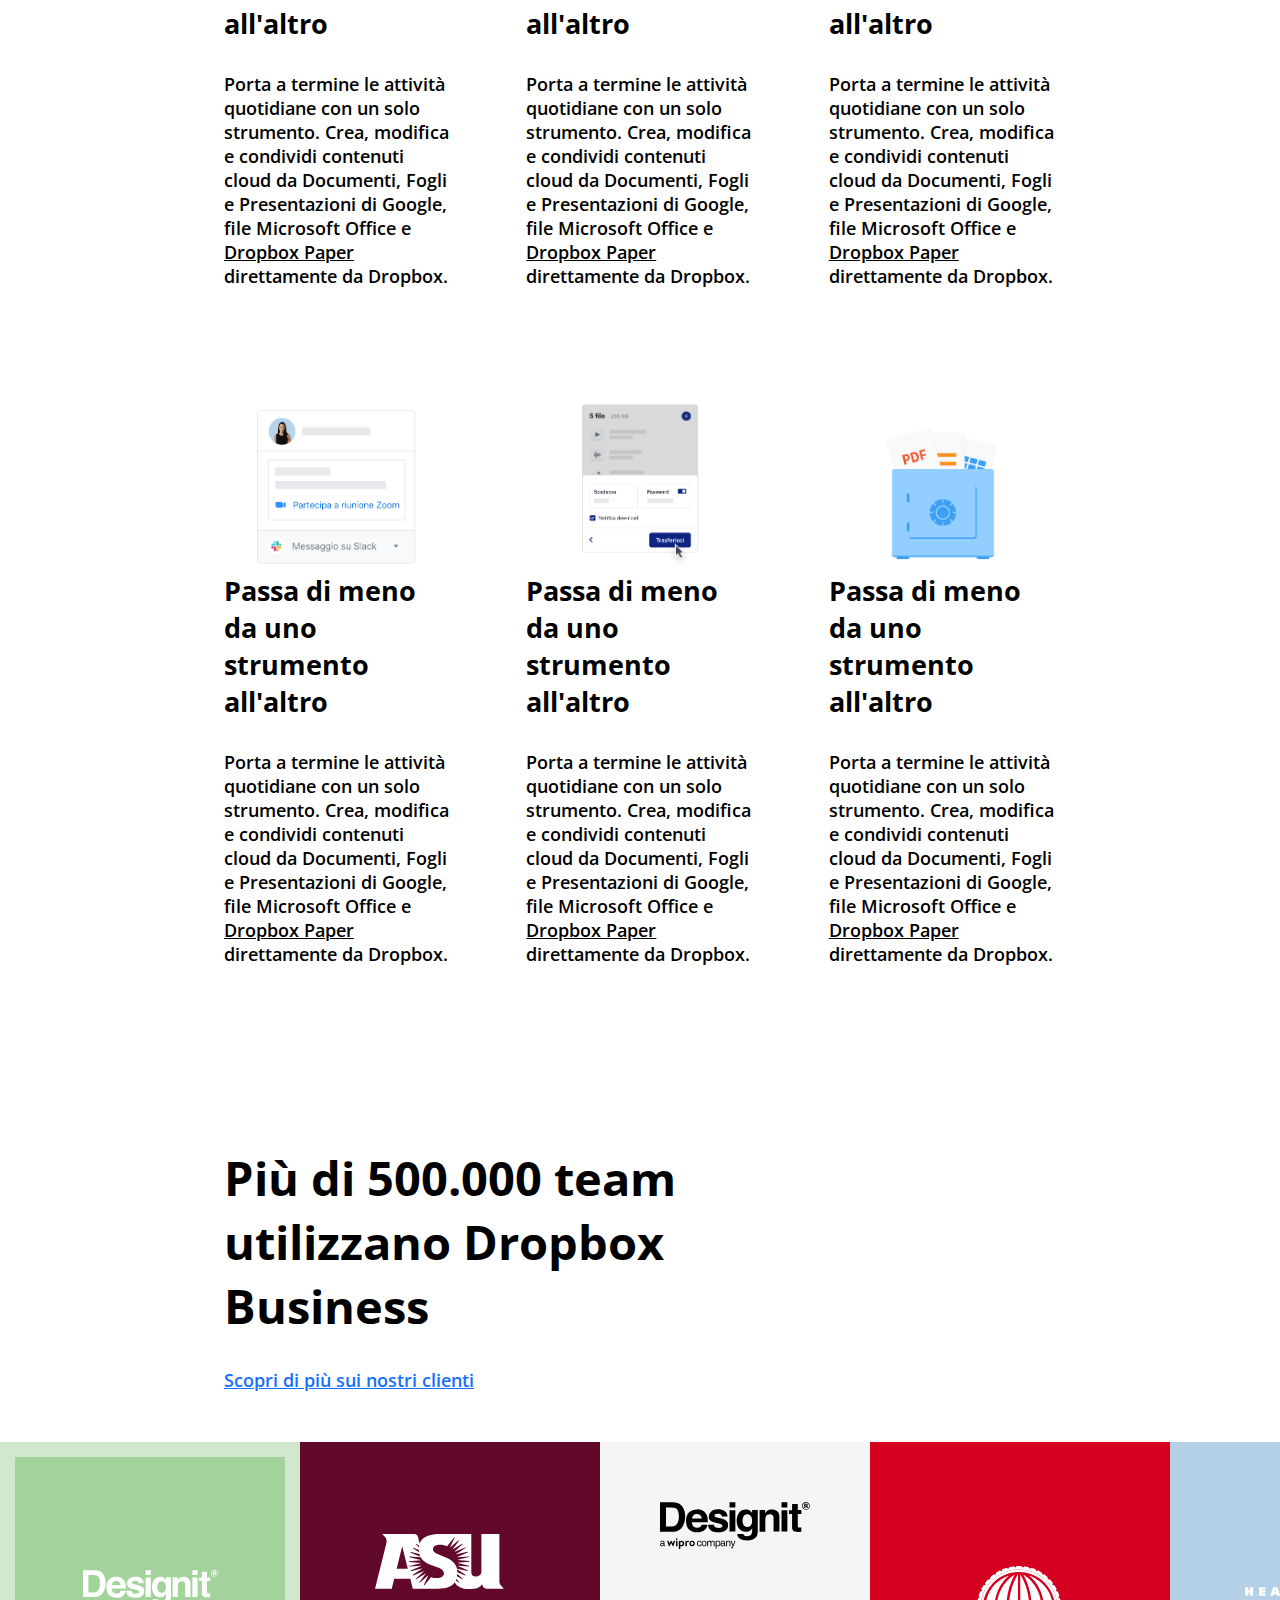
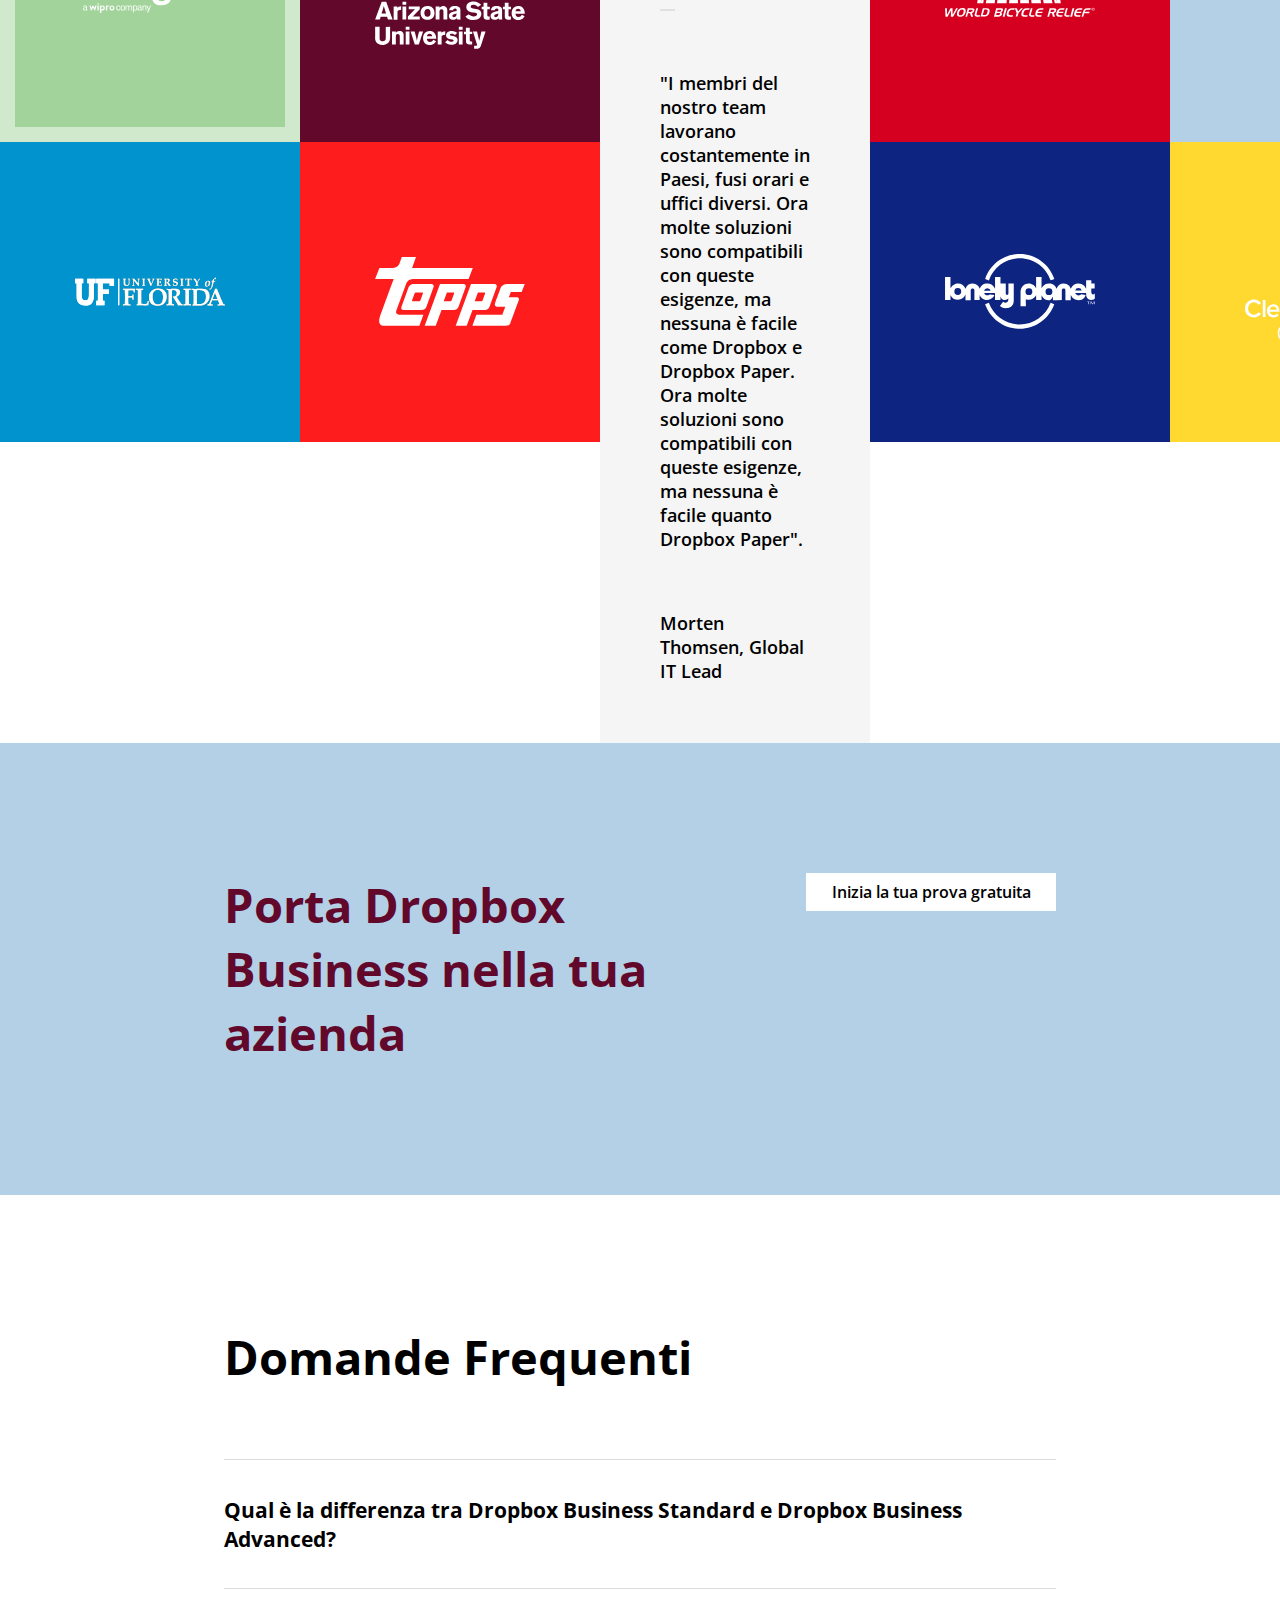
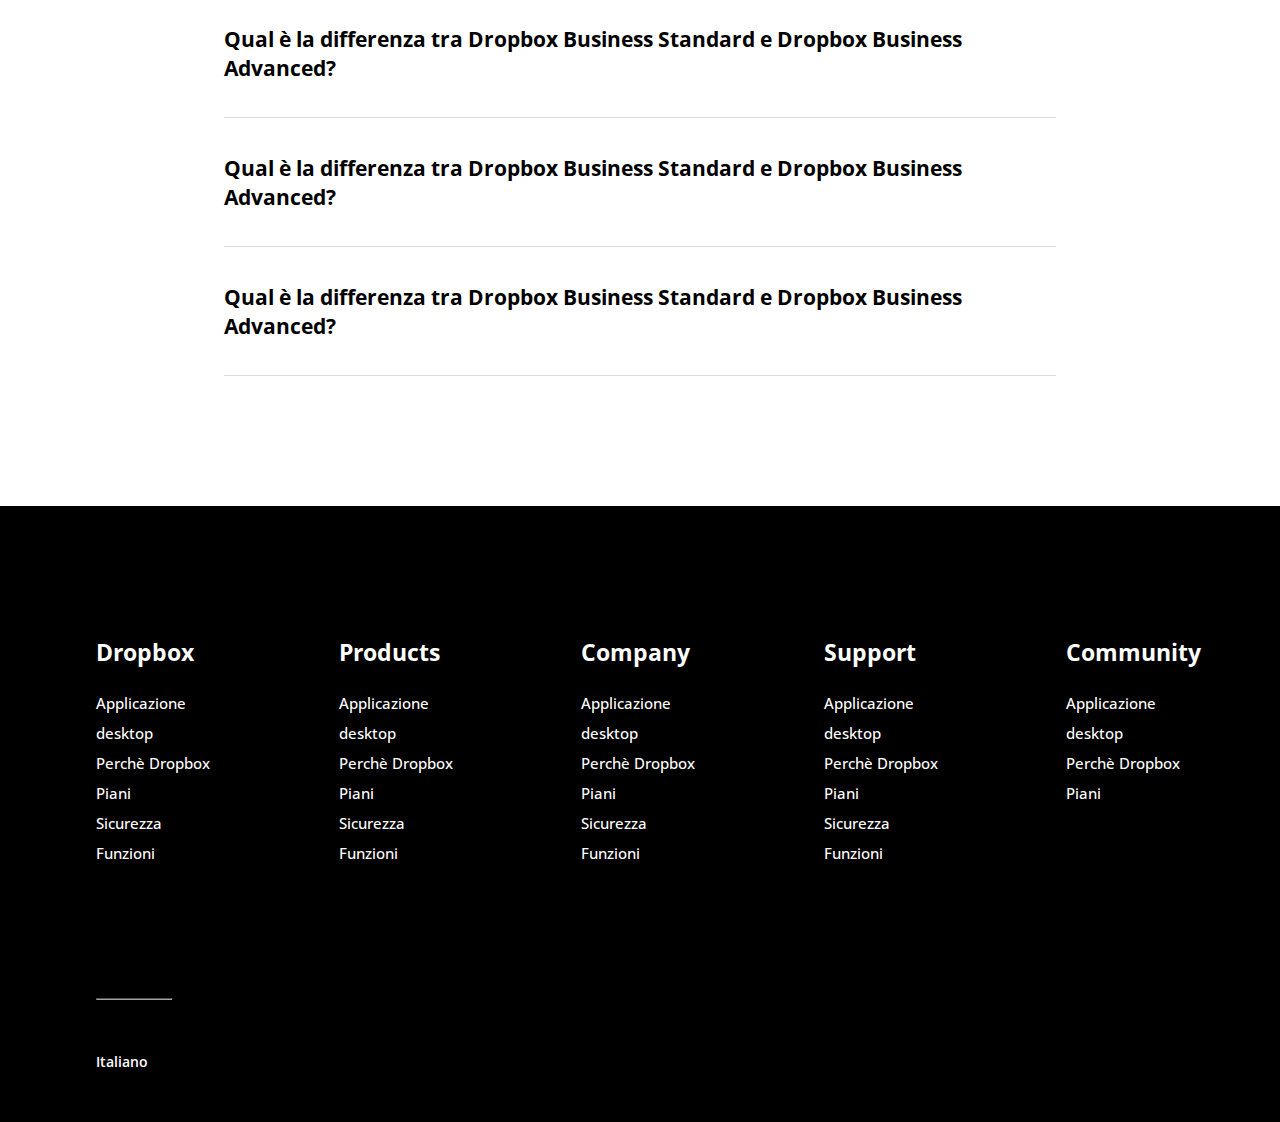
==== commit d58c2dce: "Generic improvements" ====
--- a/index.html
+++ b/index.html
@@ -114,302 +114,297 @@
                     </div>
                 </div>
 
-                <!-- Columns Plans -->
-
-                    <!-- Regular Plans -->
-                    <div class="columns flex-container">
-
-                        <!-- Column -->
-                        <div class="col">
-
-                            <!-- Card Plan -->
-                            <div class="card">
-
-                                <!-- Card-Top -->
-                                <div class="card-top">
-
-                                    <!-- Head -->
-                                    <div class="card-head">
-                                        <i class="far fa-building"></i>
-                                            Singolo
+                <!-- Regular Plans -->
+                <div class="columns flex-container">
+
+                    <!-- Column -->
+                    <div class="col">
+
+                        <!-- Card Plan -->
+                        <div class="card">
+
+                            <!-- Card-Top -->
+                            <div class="card-top">
+
+                                <!-- Head -->
+                                <div class="card-head">
+                                    <i class="far fa-building"></i>
+                                        Singolo
+                                </div>
+
+                                <!-- Body -->
+                                <div class="card-body">
+
+                                    <!-- Name/Price -->
+                                    <div class="name-price">
+                                        <h3>Standard</h3>
+                                        <div class="price">19,99 €</div>
+                                        <div>/utente/mese, a partire da 3 utenti</div>
                                     </div>
 
-                                    <!-- Body -->
-                                    <div class="card-body">
-
-                                        <!-- Name/Price -->
-                                        <div class="name-price">
-                                            <h3>Standard</h3>
-                                            <div class="price">19,99 €</div>
-                                            <div>/utente/mese, a partire da 3 utenti</div>
-                                        </div>
-
-                                        <!-- Menu Feature 1 -->
-                                        <ul class="fa-ul">
-                                            <li>
-                                                <span class="fa-li"><i class="fa-solid fa-user-plus"></i></span>
-                                                1 utente
-                                            </li>
-                                            <li>
-                                                <span class="fa-li"><i class="fa-regular fa-folder"></i></span>
-                                                3 TB di spazio di archiviazione sicuro
-                                            </li>
-                                            <li>
-                                                <span class="fa-li"><i class="far fa-smile"></i></span>
-                                                Funzioni di produttività premium e condivisione file semplice e sicura
-                                            </li>
-                                        </ul>
-
-                                        <!-- CTA -->
-                                        <div class="cta">
-                                            <a class="btn btn-blue" href="#">Prova gratis per 30 giorni</a>
-                                            oppure
-                                            <a class="link-blue" href="#">acquista ora</a>               
-                                        </div>
+                                    <!-- Menu Feature 1 -->
+                                    <ul class="fa-ul">
+                                        <li>
+                                            <span class="fa-li"><i class="fa-solid fa-user-plus"></i></span>
+                                            1 utente
+                                        </li>
+                                        <li>
+                                            <span class="fa-li"><i class="fa-regular fa-folder"></i></span>
+                                            3 TB di spazio di archiviazione sicuro
+                                        </li>
+                                        <li>
+                                            <span class="fa-li"><i class="far fa-smile"></i></span>
+                                            Funzioni di produttività premium e condivisione file semplice e sicura
+                                        </li>
+                                    </ul>
+
+                                    <!-- CTA -->
+                                    <div class="cta">
+                                        <a class="btn btn-blue" href="#">Prova gratis per 30 giorni</a>
+                                        oppure
+                                        <a class="link-blue" href="#">acquista ora</a>               
                                     </div>
                                 </div>
-
-                                <hr>
-
-                                <!-- Card-Bottom -->
-                                <div class="card-bottom">
-                                    <h4>Punti salienti del piano</h4>
-
-                                    <!-- Menu Feature 2 -->
+                            </div>
+
+                            <hr>
+
+                            <!-- Card-Bottom -->
+                            <div class="card-bottom">
+                                <h4>Punti salienti del piano</h4>
+
+                                <!-- Menu Feature 2 -->
+                                <ul class="fa-ul">
+                                    <li>
+                                        <span class="fa-li"><i class="fa-solid fa-check"></i></span>
+                                        Invia file fino a 100 GB con Dropbox Transfert
+                                    </li>
+                                    <li>
+                                        <span class="fa-li"><i class="fa-solid fa-check"></i></span>
+                                        Cartelle offline su dispositivi mobili
+                                    </li>
+                                    <li>
+                                        <span class="fa-li"><i class="fa-solid fa-check"></i></span>
+                                        Pulizia remota dell'account
+                                    </li>
+                                    <li>
+                                        <span class="fa-li"><i class="fa-solid fa-check"></i></span>
+                                        Filigrana documento
+                                    </li>
+                                    <li>
+                                        <span class="fa-li"><i class="fa-solid fa-check"></i></span>
+                                        Assistenza prioritaria via email e chat
+                                    </li>
+                                    <li>
+                                        <span class="fa-li"><i class="fa-solid fa-check"></i></span>
+                                        Assistenza prioritaria via email e chat
+                                    </li>
+                                </ul>
+
+                            </div>
+                        </div>
+                    </div>
+
+                    <!-- Column -->
+                    <div class="col">
+
+                        <!-- Card Plan -->
+                        <div class="card">
+
+                            <!-- Card-Top -->
+                            <div class="card-top">
+
+                                <!-- Head -->
+                                <div class="card-head">
+                                    <i class="far fa-building"></i>
+                                        Singolo
+                                </div>
+
+                                <!-- Body -->
+                                <div class="card-body">
+
+                                    <!-- Name/Price -->
+                                    <div class="name-price">
+                                        <h3>Standard</h3>
+                                        <div class="price">19,99 €</div>
+                                        <div>/utente/mese, a partire da 3 utenti</div>
+                                    </div>
+
+                                    <!-- Menu Feature 1 -->
                                     <ul class="fa-ul">
                                         <li>
-                                            <span class="fa-li"><i class="fa-solid fa-check"></i></span>
-                                            Invia file fino a 100 GB con Dropbox Transfert
-                                        </li>
-                                        <li>
-                                            <span class="fa-li"><i class="fa-solid fa-check"></i></span>
-                                            Cartelle offline su dispositivi mobili
-                                        </li>
-                                        <li>
-                                            <span class="fa-li"><i class="fa-solid fa-check"></i></span>
-                                            Pulizia remota dell'account
-                                        </li>
-                                        <li>
-                                            <span class="fa-li"><i class="fa-solid fa-check"></i></span>
-                                            Filigrana documento
-                                        </li>
-                                        <li>
-                                            <span class="fa-li"><i class="fa-solid fa-check"></i></span>
-                                            Assistenza prioritaria via email e chat
-                                        </li>
-                                        <li>
-                                            <span class="fa-li"><i class="fa-solid fa-check"></i></span>
-                                            Assistenza prioritaria via email e chat
+                                            <span class="fa-li"><i class="fa-solid fa-user-plus"></i></span>
+                                            1 utente
+                                        </li>
+                                        <li>
+                                            <span class="fa-li"><i class="fa-regular fa-folder"></i></span>
+                                            3 TB di spazio di archiviazione sicuro
+                                        </li>
+                                        <li>
+                                            <span class="fa-li"><i class="far fa-smile"></i></span>
+                                            Funzioni di produttività premium e condivisione file semplice e sicura
                                         </li>
                                     </ul>
 
+                                    <!-- CTA -->
+                                    <div class="cta">
+                                        <a class="btn btn-blue" href="#">Prova gratis per 30 giorni</a>
+                                        oppure
+                                        <a class="link-blue" href="#">acquista ora</a>               
+                                    </div>
                                 </div>
                             </div>
-                        </div>
-
-                        <!-- Column -->
-                        <div class="col">
-
-                            <!-- Card Plan -->
-                            <div class="card">
-
-                                <!-- Card-Top -->
-                                <div class="card-top">
-
-                                    <!-- Head -->
-                                    <div class="card-head">
-                                        <i class="far fa-building"></i>
-                                            Singolo
+
+                            <hr>
+
+                            <!-- Card-Bottom -->
+                            <div class="card-bottom">
+                                <h4>Punti salienti del piano</h4>
+
+                                <!-- Menu Feature 2 -->
+                                <ul class="fa-ul">
+                                    <li>
+                                        <span class="fa-li"><i class="fa-solid fa-check"></i></span>
+                                        Invia file fino a 100 GB con Dropbox Transfert
+                                    </li>
+                                    <li>
+                                        <span class="fa-li"><i class="fa-solid fa-check"></i></span>
+                                        Cartelle offline su dispositivi mobili
+                                    </li>
+                                    <li>
+                                        <span class="fa-li"><i class="fa-solid fa-check"></i></span>
+                                        Pulizia remota dell'account
+                                    </li>
+                                    <li>
+                                        <span class="fa-li"><i class="fa-solid fa-check"></i></span>
+                                        Filigrana documento
+                                    </li>
+                                    <li>
+                                        <span class="fa-li"><i class="fa-solid fa-check"></i></span>
+                                        Assistenza prioritaria via email e chat
+                                    </li>
+                                    <li>
+                                        <span class="fa-li"><i class="fa-solid fa-check"></i></span>
+                                        Assistenza prioritaria via email e chat
+                                    </li>
+                                </ul>
+
+                            </div>
+                        </div>
+                    </div>
+
+                    <!-- Column -->
+                    <div class="col">
+
+                        <!-- Card Plan -->
+                        <div class="card">
+
+                            <!-- Card-Top -->
+                            <div class="card-top">
+
+                                <!-- Head -->
+                                <div class="card-head">
+                                    <i class="far fa-building"></i>
+                                        Singolo
+                                </div>
+
+                                <!-- Body -->
+                                <div class="card-body">
+
+                                    <!-- Name/Price -->
+                                    <div class="name-price">
+                                        <h3>Standard</h3>
+                                        <div class="price">19,99 €</div>
+                                        <div>/utente/mese, a partire da 3 utenti</div>
                                     </div>
 
-                                    <!-- Body -->
-                                    <div class="card-body">
-
-                                        <!-- Name/Price -->
-                                        <div class="name-price">
-                                            <h3>Standard</h3>
-                                            <div class="price">19,99 €</div>
-                                            <div>/utente/mese, a partire da 3 utenti</div>
-                                        </div>
-
-                                        <!-- Menu Feature 1 -->
-                                        <ul class="fa-ul">
-                                            <li>
-                                                <span class="fa-li"><i class="fa-solid fa-user-plus"></i></span>
-                                                1 utente
-                                            </li>
-                                            <li>
-                                                <span class="fa-li"><i class="fa-regular fa-folder"></i></span>
-                                                3 TB di spazio di archiviazione sicuro
-                                            </li>
-                                            <li>
-                                                <span class="fa-li"><i class="far fa-smile"></i></span>
-                                                Funzioni di produttività premium e condivisione file semplice e sicura
-                                            </li>
-                                        </ul>
-
-                                        <!-- CTA -->
-                                        <div class="cta">
-                                            <a class="btn btn-blue" href="#">Prova gratis per 30 giorni</a>
-                                            oppure
-                                            <a class="link-blue" href="#">acquista ora</a>               
-                                        </div>
+                                    <!-- Menu Feature 1 -->
+                                    <ul class="fa-ul">
+                                        <li>
+                                            <span class="fa-li"><i class="fa-solid fa-user-plus"></i></span>
+                                            1 utente
+                                        </li>
+                                        <li>
+                                            <span class="fa-li"><i class="fa-regular fa-folder"></i></span>
+                                            3 TB di spazio di archiviazione sicuro
+                                        </li>
+                                        <li>
+                                            <span class="fa-li"><i class="far fa-smile"></i></span>
+                                            Funzioni di produttività premium e condivisione file semplice e sicura
+                                        </li>
+                                    </ul>
+
+                                    <!-- CTA -->
+                                    <div class="cta">
+                                        <a class="btn btn-blue" href="#">Prova gratis per 30 giorni</a>
+                                        oppure
+                                        <a class="link-blue" href="#">acquista ora</a>               
                                     </div>
                                 </div>
-
-                                <hr>
-
-                                <!-- Card-Bottom -->
-                                <div class="card-bottom">
-                                    <h4>Punti salienti del piano</h4>
-
-                                    <!-- Menu Feature 2 -->
-                                    <ul class="fa-ul">
-                                        <li>
-                                            <span class="fa-li"><i class="fa-solid fa-check"></i></span>
-                                            Invia file fino a 100 GB con Dropbox Transfert
-                                        </li>
-                                        <li>
-                                            <span class="fa-li"><i class="fa-solid fa-check"></i></span>
-                                            Cartelle offline su dispositivi mobili
-                                        </li>
-                                        <li>
-                                            <span class="fa-li"><i class="fa-solid fa-check"></i></span>
-                                            Pulizia remota dell'account
-                                        </li>
-                                        <li>
-                                            <span class="fa-li"><i class="fa-solid fa-check"></i></span>
-                                            Filigrana documento
-                                        </li>
-                                        <li>
-                                            <span class="fa-li"><i class="fa-solid fa-check"></i></span>
-                                            Assistenza prioritaria via email e chat
-                                        </li>
-                                        <li>
-                                            <span class="fa-li"><i class="fa-solid fa-check"></i></span>
-                                            Assistenza prioritaria via email e chat
-                                        </li>
-                                    </ul>
-
-                                </div>
                             </div>
-                        </div>
-
-                        <!-- Column -->
-                        <div class="col">
-
-                            <!-- Card Plan -->
-                            <div class="card">
-
-                                <!-- Card-Top -->
-                                <div class="card-top">
-
-                                    <!-- Head -->
-                                    <div class="card-head">
-                                        <i class="far fa-building"></i>
-                                            Singolo
-                                    </div>
-
-                                    <!-- Body -->
-                                    <div class="card-body">
-
-                                        <!-- Name/Price -->
-                                        <div class="name-price">
-                                            <h3>Standard</h3>
-                                            <div class="price">19,99 €</div>
-                                            <div>/utente/mese, a partire da 3 utenti</div>
-                                        </div>
-
-                                        <!-- Menu Feature 1 -->
-                                        <ul class="fa-ul">
-                                            <li>
-                                                <span class="fa-li"><i class="fa-solid fa-user-plus"></i></span>
-                                                1 utente
-                                            </li>
-                                            <li>
-                                                <span class="fa-li"><i class="fa-regular fa-folder"></i></span>
-                                                3 TB di spazio di archiviazione sicuro
-                                            </li>
-                                            <li>
-                                                <span class="fa-li"><i class="far fa-smile"></i></span>
-                                                Funzioni di produttività premium e condivisione file semplice e sicura
-                                            </li>
-                                        </ul>
-
-                                        <!-- CTA -->
-                                        <div class="cta">
-                                            <a class="btn btn-blue" href="#">Prova gratis per 30 giorni</a>
-                                            oppure
-                                            <a class="link-blue" href="#">acquista ora</a>               
-                                        </div>
-                                    </div>
-                                </div>
-
-                                <hr>
-
-                                <!-- Card-Bottom -->
-                                <div class="card-bottom">
-                                    <h4>Punti salienti del piano</h4>
-
-                                    <!-- Menu Feature 2 -->
-                                    <ul class="fa-ul">
-                                        <li>
-                                            <span class="fa-li"><i class="fa-solid fa-check"></i></span>
-                                            Invia file fino a 100 GB con Dropbox Transfert
-                                        </li>
-                                        <li>
-                                            <span class="fa-li"><i class="fa-solid fa-check"></i></span>
-                                            Cartelle offline su dispositivi mobili
-                                        </li>
-                                        <li>
-                                            <span class="fa-li"><i class="fa-solid fa-check"></i></span>
-                                            Pulizia remota dell'account
-                                        </li>
-                                        <li>
-                                            <span class="fa-li"><i class="fa-solid fa-check"></i></span>
-                                            Filigrana documento
-                                        </li>
-                                        <li>
-                                            <span class="fa-li"><i class="fa-solid fa-check"></i></span>
-                                            Assistenza prioritaria via email e chat
-                                        </li>
-                                        <li>
-                                            <span class="fa-li"><i class="fa-solid fa-check"></i></span>
-                                            Assistenza prioritaria via email e chat
-                                        </li>
-                                    </ul>
-
-                                </div>
+
+                            <hr>
+
+                            <!-- Card-Bottom -->
+                            <div class="card-bottom">
+                                <h4>Punti salienti del piano</h4>
+
+                                <!-- Menu Feature 2 -->
+                                <ul class="fa-ul">
+                                    <li>
+                                        <span class="fa-li"><i class="fa-solid fa-check"></i></span>
+                                        Invia file fino a 100 GB con Dropbox Transfert
+                                    </li>
+                                    <li>
+                                        <span class="fa-li"><i class="fa-solid fa-check"></i></span>
+                                        Cartelle offline su dispositivi mobili
+                                    </li>
+                                    <li>
+                                        <span class="fa-li"><i class="fa-solid fa-check"></i></span>
+                                        Pulizia remota dell'account
+                                    </li>
+                                    <li>
+                                        <span class="fa-li"><i class="fa-solid fa-check"></i></span>
+                                        Filigrana documento
+                                    </li>
+                                    <li>
+                                        <span class="fa-li"><i class="fa-solid fa-check"></i></span>
+                                        Assistenza prioritaria via email e chat
+                                    </li>
+                                    <li>
+                                        <span class="fa-li"><i class="fa-solid fa-check"></i></span>
+                                        Assistenza prioritaria via email e chat
+                                    </li>
+                                </ul>
+
                             </div>
                         </div>
                     </div>
-
-                    <!-- Enterprise Plan -->
-                    <div class="plan-enterprise">
-
-                        <!-- Head -->
-                        <div class="card-head">
-                            <i class="far fa-building"></i>
-                            Team
-                        </div>
-
-                        <!-- Body -->
-                        <div class="col-enterprise card-body flex-container">
-
-                            <!-- Name and Description -->
-                            <div class="name-price">
-                                <h3>Enterprise</h3>
-                                <div class="price">Contatta l'ufficio vendite</div>
-                                <div>Soluzioni personalizzate e supporto su misura per aiutare i professionisti IT nella gestione su qualsiasi scala.</div>
-                            </div>
-
-                            <!-- Contact Us -->
-                            <a class="btn btn-blue" href="#">Contatta l'ufficio vendite</a>
-                        </div>
-                    </div>
-
-
-                    
+                </div>
+
+                <!-- Enterprise Plan -->
+                <div class="plan-enterprise">
+
+                    <!-- Head -->
+                    <div class="card-head">
+                        <i class="far fa-building"></i>
+                        Team
+                    </div>
+
+                    <!-- Body -->
+                    <div class="col-enterprise card-body flex-container">
+
+                        <!-- Name and Description -->
+                        <div class="name-price">
+                            <h3>Enterprise</h3>
+                            <div class="price">Contatta l'ufficio vendite</div>
+                            <div>Soluzioni personalizzate e supporto su misura per aiutare i professionisti IT nella gestione su qualsiasi scala.</div>
+                        </div>
+
+                        <!-- Contact Us -->
+                        <a class="btn btn-blue" href="#">Contatta l'ufficio vendite</a>
+                    </div>
+                </div>
             </div>
         </section>
 
@@ -425,7 +420,7 @@
                     <div class="col-text">
                         <h2 class="box-title">Entra in contatto con un partner Dropbox</h2>
                         <p>Trova un partner Dropbox e HelloSign di fiducia. Ottieni le soluzioni e i servizi necessari per raggiungere i tuoi obiettivi aziendali, tra cui implementazione, integrazione, gestione e supporto continui.</p>
-                        <a class="btn btn-white" href="#">Inizia la tua prova gratuita</a>
+                        <a class="btn btn-white" href="#">Trova un partner</a>
                     </div>
                 </div>
             </div>
--- a/css/style.css
+++ b/css/style.css
@@ -44,7 +44,7 @@
     padding: 8px 20px;
     font-size: 16px;
     text-align: center;
-    display: block;
+    display: inline-block;
 }
 
 .btn-white {
@@ -66,6 +66,11 @@
 .link-blue {
     text-decoration: underline;
     color: #176fff;
+}
+
+.col-text {
+    width: 40%;
+    padding-top: 35px;
 }
 
 .col-text p {
@@ -106,7 +111,6 @@
 /* Menu Left */
 nav ul.menu-left li {
     margin-right: 45px;
-    line-height: 30px;
 }
 
 nav ul.menu-left .logo img {
@@ -143,6 +147,7 @@
 /* Jumbotron: Col-Text */
 #jumbotron .col-text {
     width: 30%;
+    padding: 0;
 }
 
 #jumbotron .col-text .cta {
@@ -173,12 +178,12 @@
     padding: 300px 0 200px;
 }
 
-#sub-plans .selector {
+#sub-plans .type-payment .selector {
     display: inline-block;
     margin-right: 20px;
 }
 
-#sub-plans .selector > * {
+#sub-plans .type-payment .selector > * {
     display: inline-block;
     vertical-align: middle;
 }
@@ -188,7 +193,6 @@
     height: 21px;
     border-radius: 50%;
     border: 1px solid #dbdbdd;
-    line-height: 21px;
 }
 
 #sub-plans .selector span.checked {
@@ -233,10 +237,6 @@
 }
 
 /* Subcription Plans - Card-Top */
-#sub-plans .columns .col .card .card-top {
-    background-color: white;
-}
-
 #sub-plans .card-body,
 #sub-plans .card-bottom {
     padding: 30px;
@@ -269,13 +269,11 @@
 
 #sub-plans .card-top .card-body .cta .btn {
     width: 100%;
-    text-align: center;
     margin: 70px 0 30px;
 }
 
 /* Subcription Plans - Card-Bottom */
 #sub-plans .columns .col .card .card-bottom {
-    background-color: white;
     padding-bottom: 154px;
 }
 
@@ -327,11 +325,6 @@
 
 #contact-partner .columns .col-image {
     width: 55%;
-}
-
-.col-text {
-    width: 40%;
-    padding-top: 35px;
 }
 
 #contact-partner .columns .col-text p {
